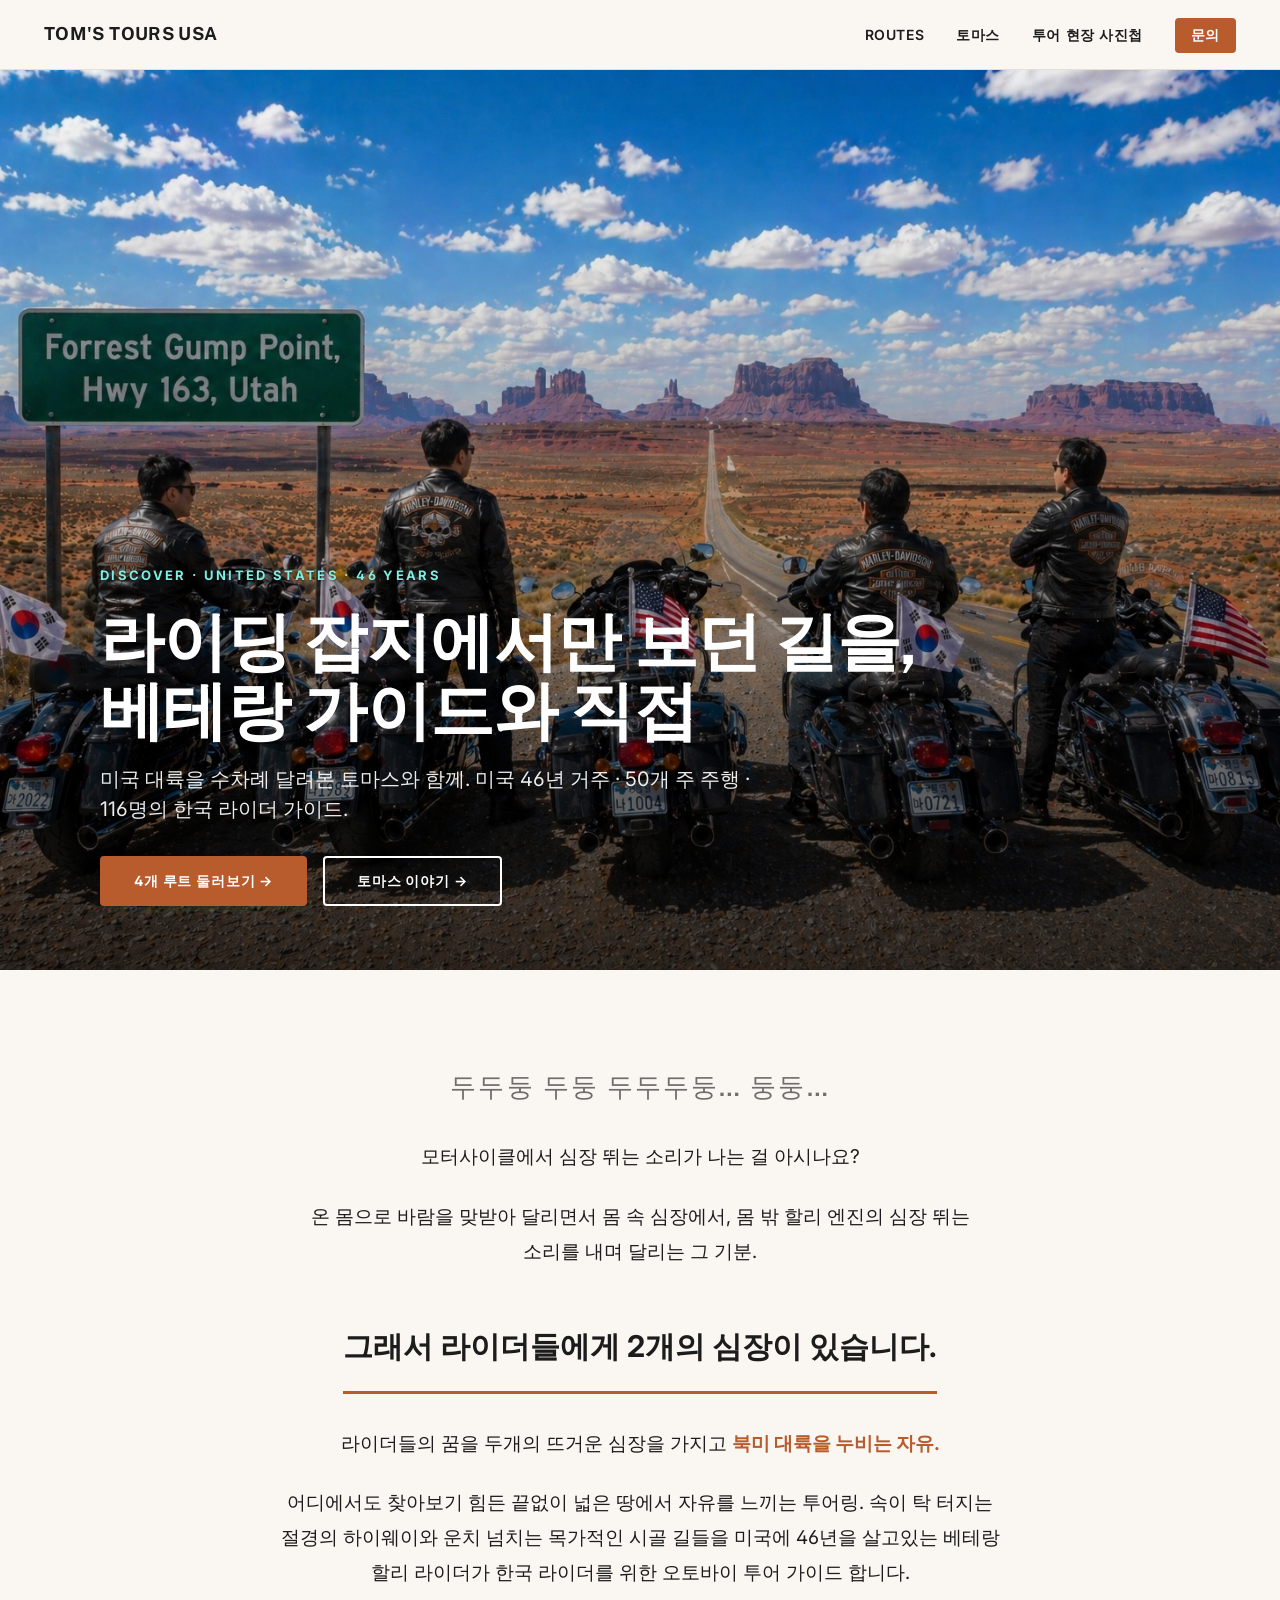
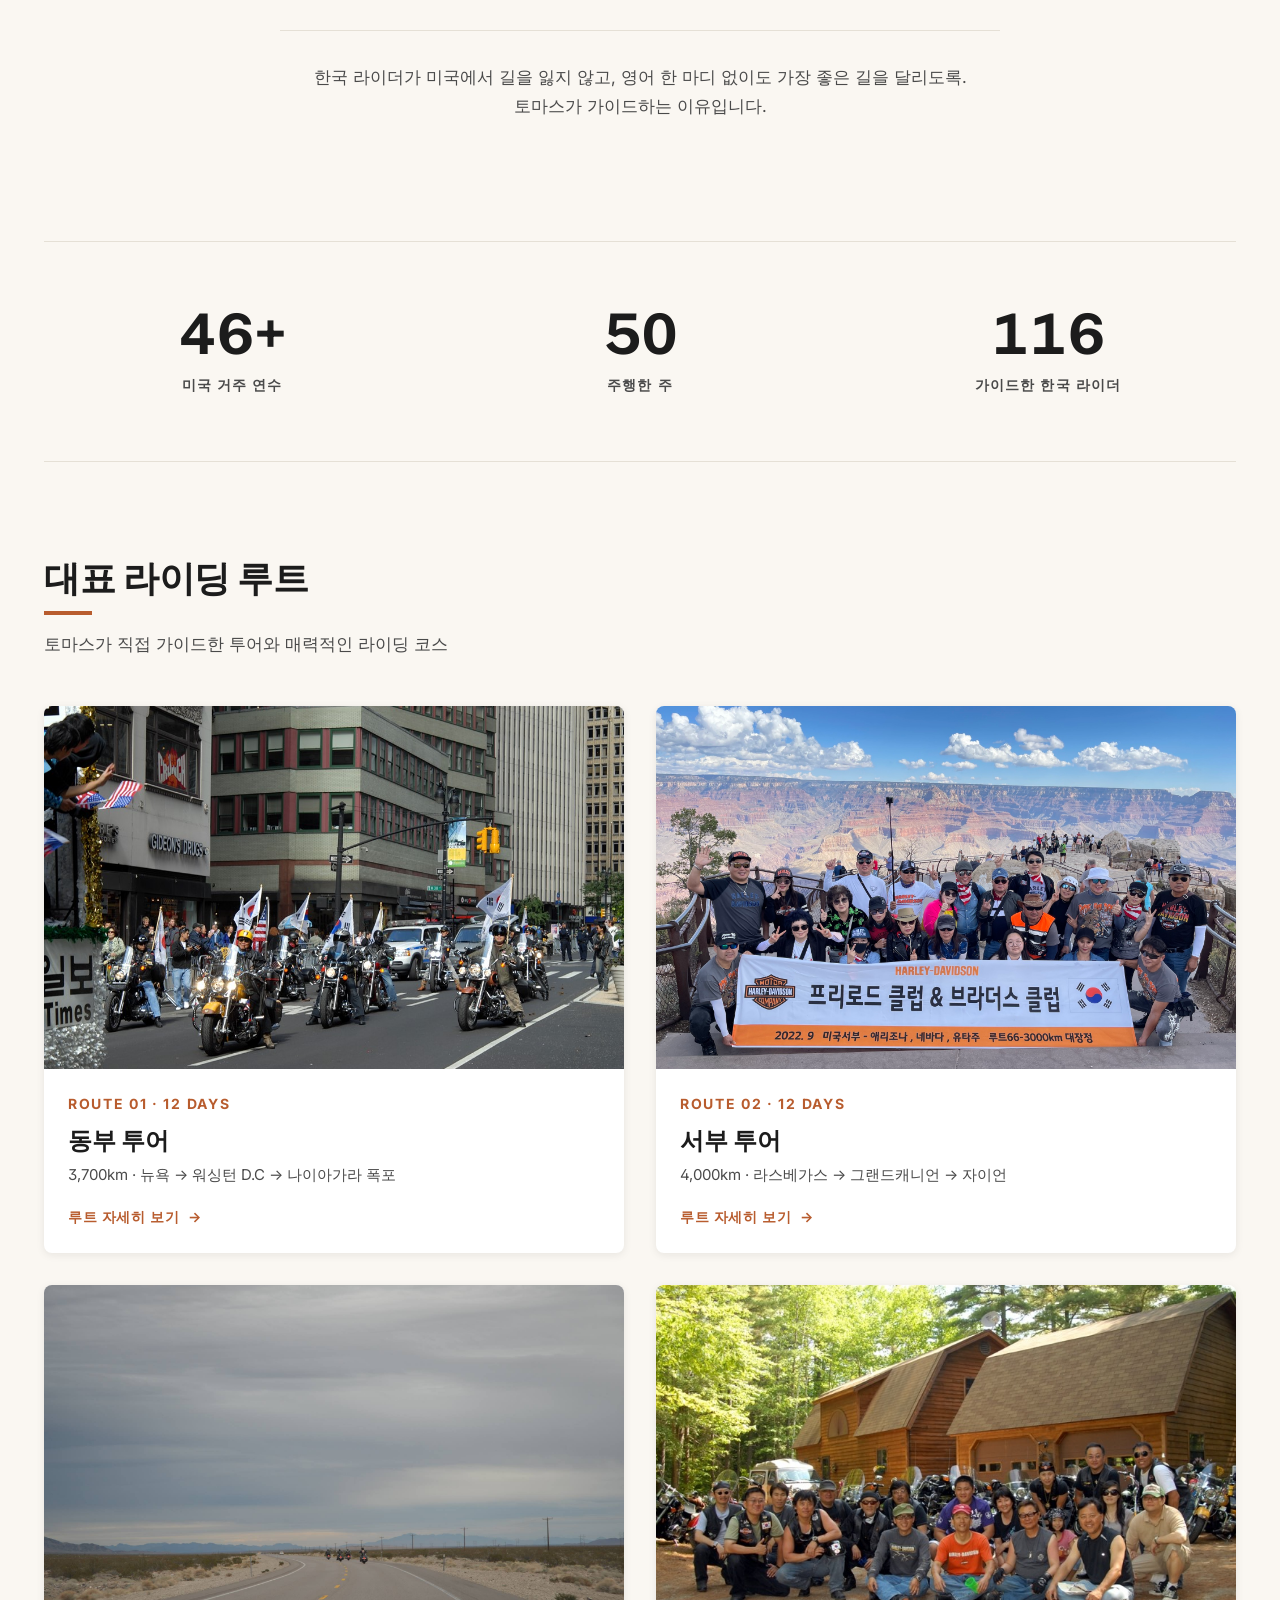
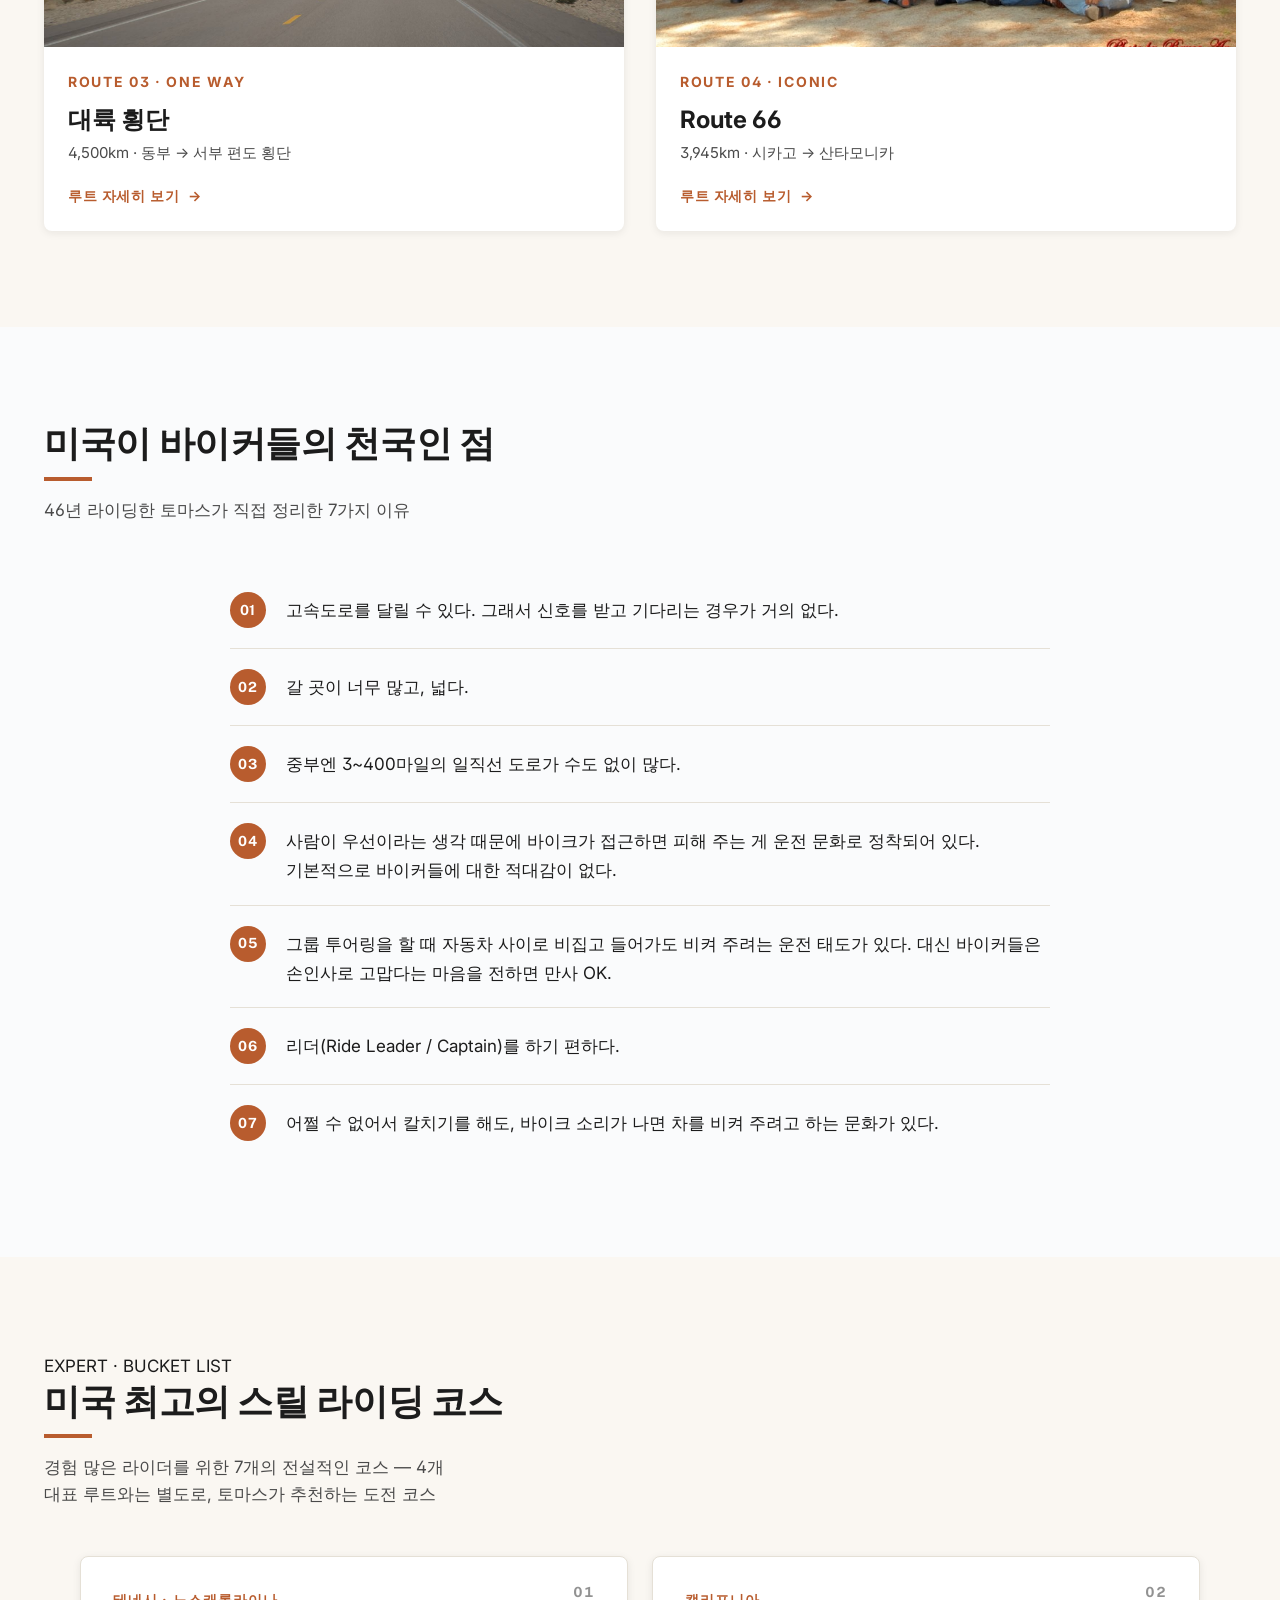
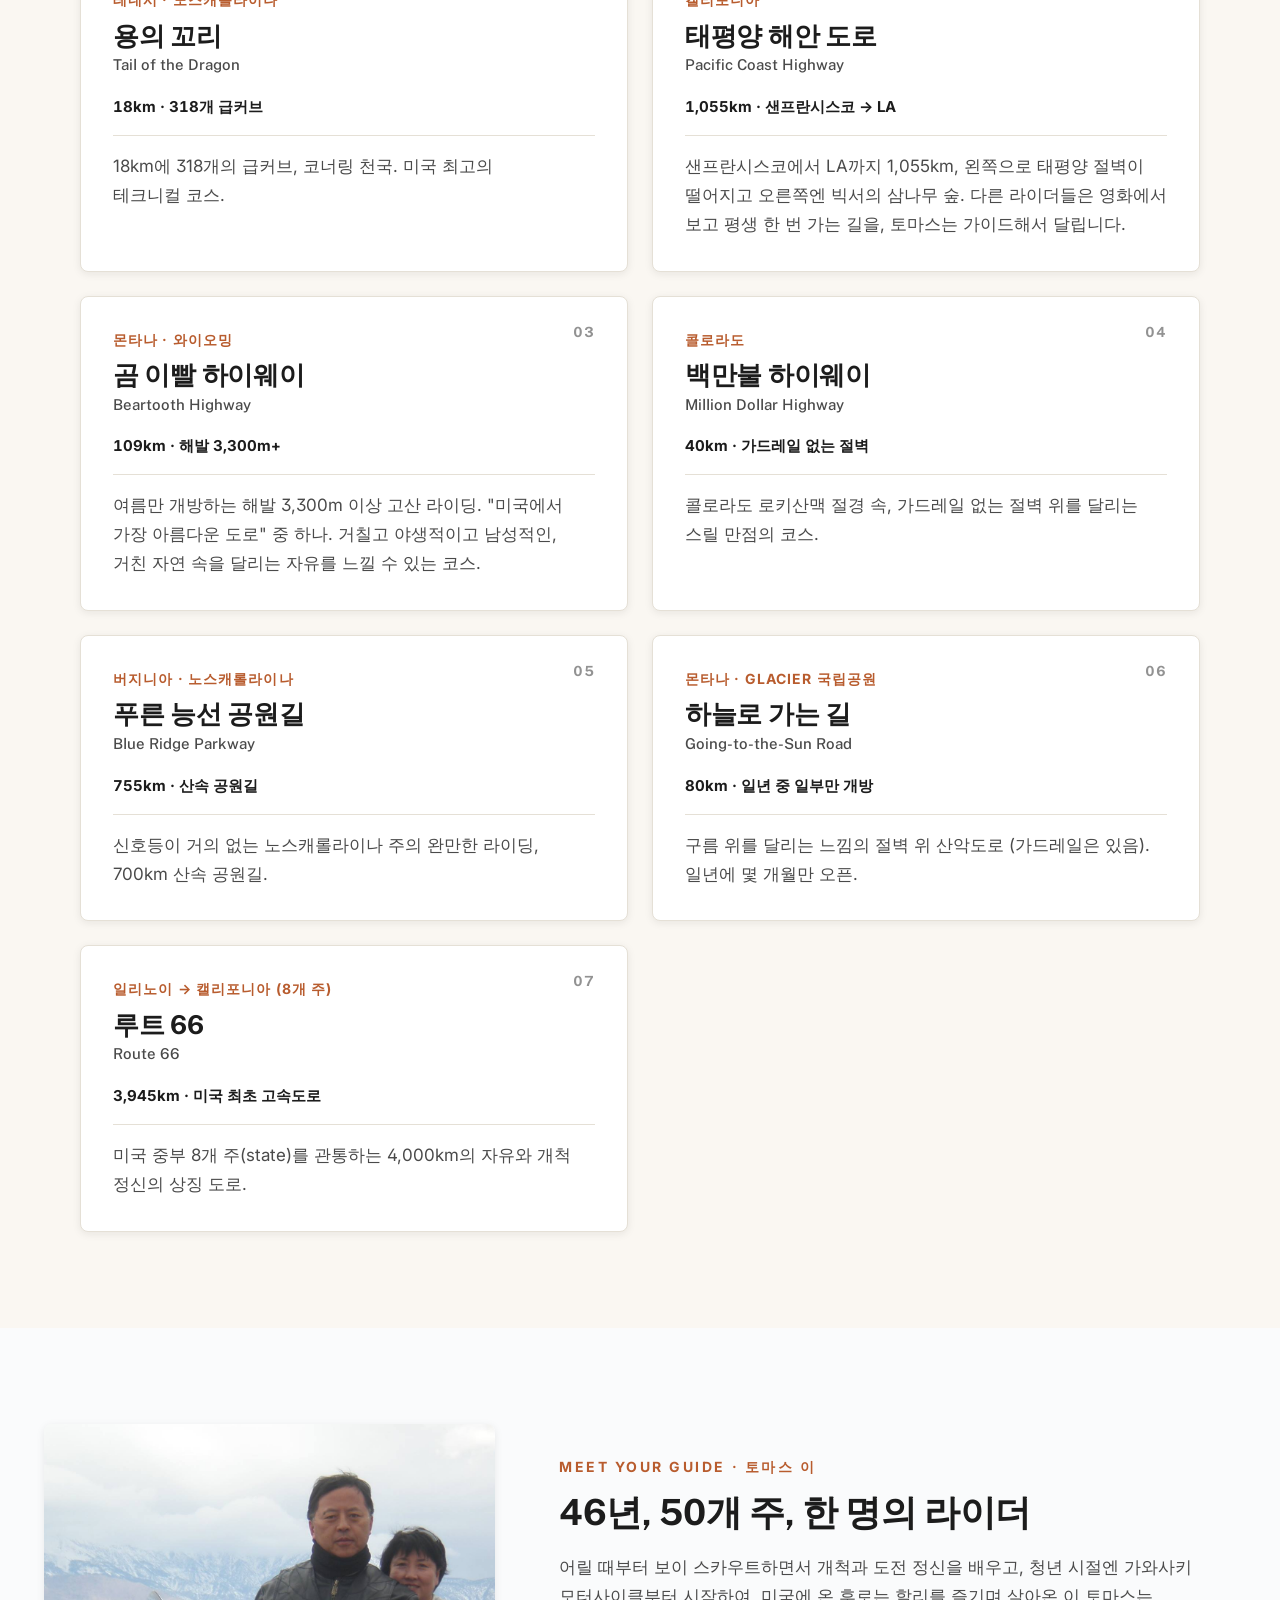
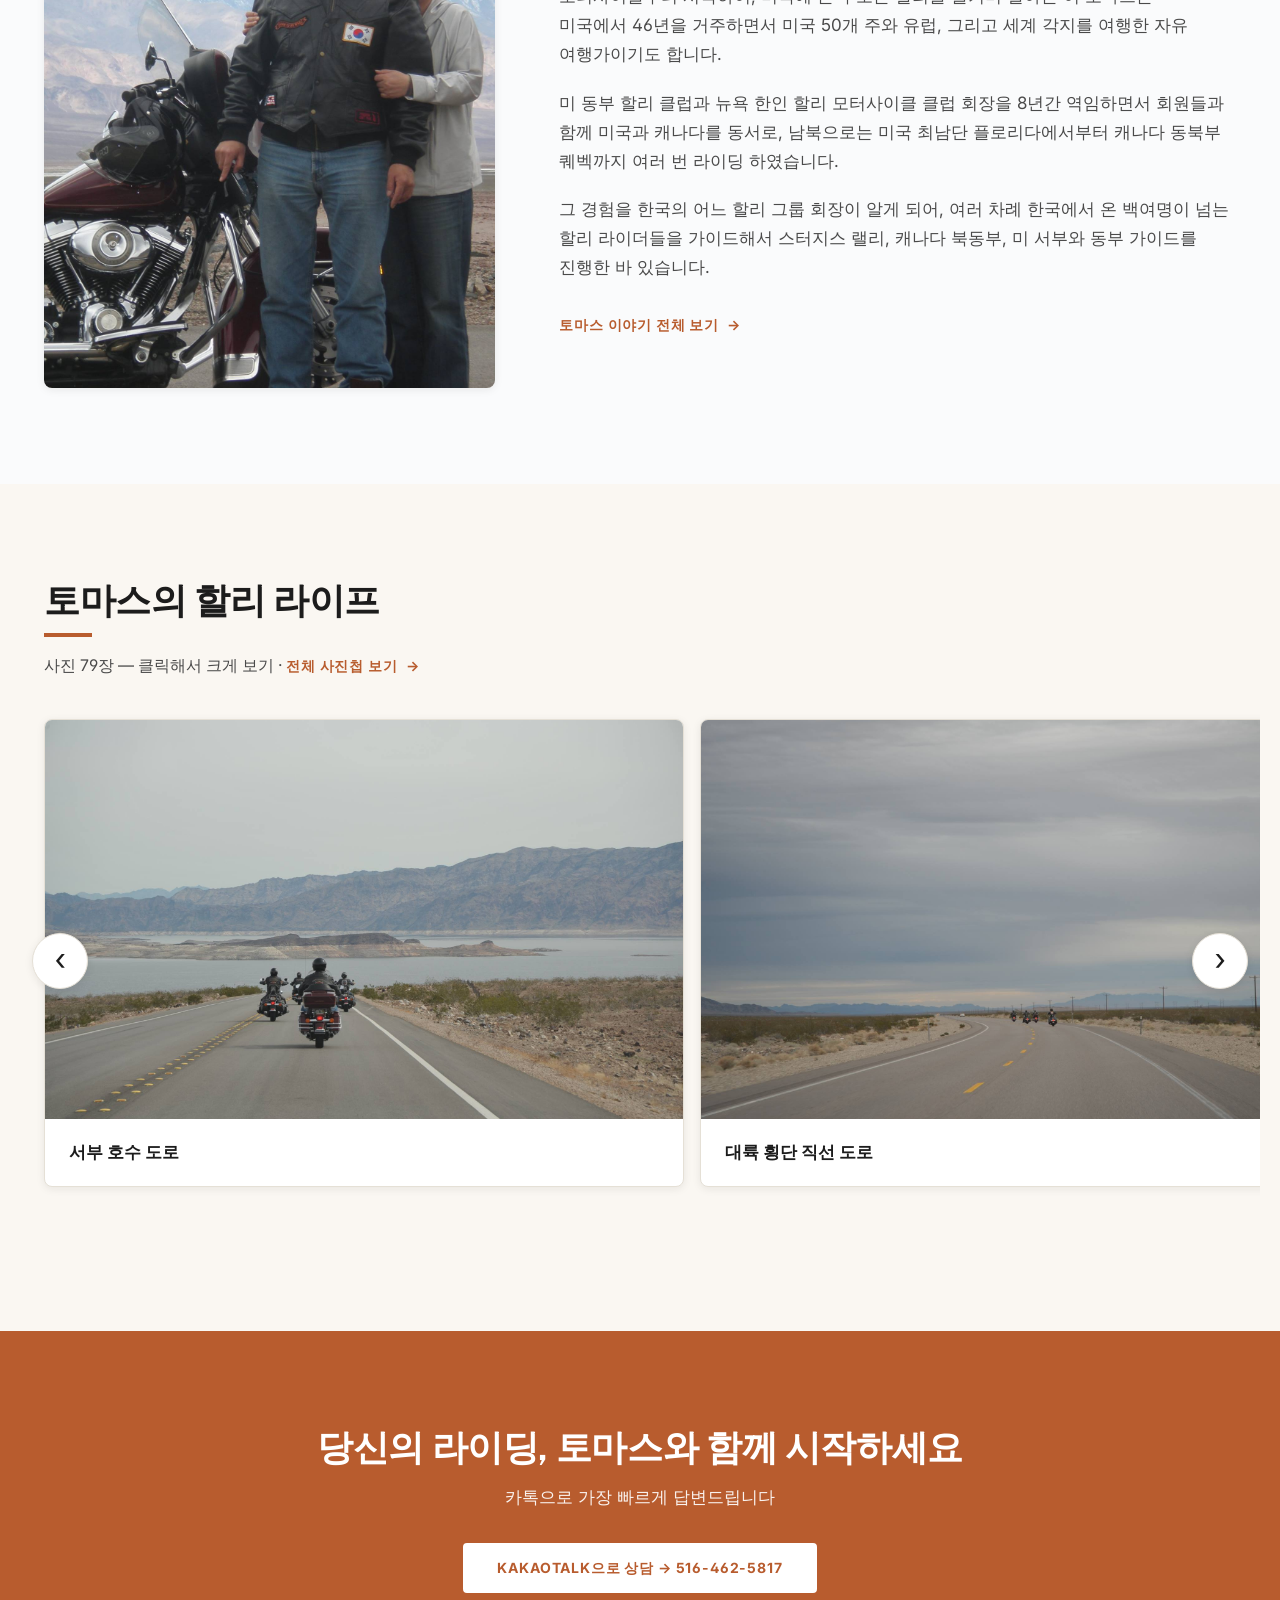
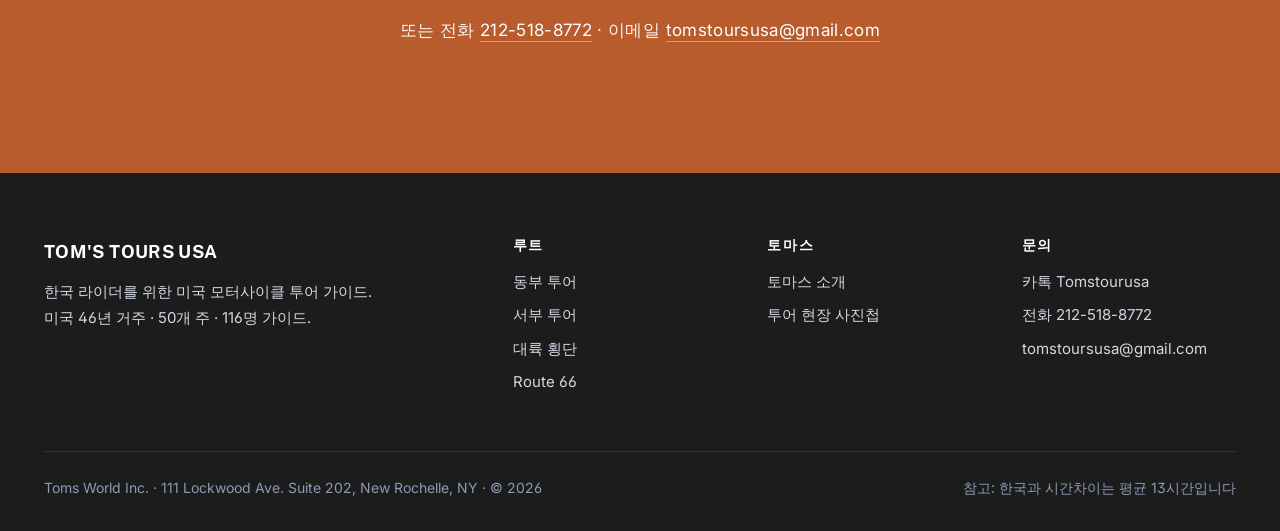
==== index.html @ bcfb2bc1 "Code review fixes: stories sync · auto-built lightbox · lazy-load · nav rename · perf Lightbox hand-" ====
<!DOCTYPE html>
<html lang="ko">
<head>
  <meta charset="UTF-8">
  <meta name="viewport" content="width=device-width, initial-scale=1.0">
  <title>TOM'S TOURS USA · 미국 모터사이클 라이딩 투어</title>
  <meta name="description" content="46년 미국 거주, 50개 주 주행, 116명의 한국 라이더와 미국·캐나다를 달려온 토마스 이의 라이딩 투어 가이드. 동부·서부·대륙 횡단·Route 66 4개 루트.">
  <link rel="preconnect" href="https://fonts.googleapis.com">
  <link rel="preconnect" href="https://fonts.gstatic.com" crossorigin>
  <link href="https://fonts.googleapis.com/css2?family=Public+Sans:wght@500;700&family=Inter:wght@400;500;600;700&family=Pretendard+Variable:wght@400;500;600;700&display=swap" rel="stylesheet">
  <link rel="stylesheet" href="style.css">
</head>
<body>

<!-- NAV -->
<nav class="nav">
  <div class="nav-inner">
    <a href="index.html" class="nav-logo">TOM'S TOURS USA</a>
    <button class="nav-toggle" aria-label="메뉴" onclick="document.getElementById('nav-links').classList.toggle('open')">☰</button>
    <ul class="nav-links" id="nav-links">
      <li><a href="index.html#routes">ROUTES</a></li>
      <li><a href="about.html">토마스</a></li>
      <li><a href="stories.html">투어 현장 사진첩</a></li>
      <li><a href="contact.html" class="nav-cta">문의</a></li>
    </ul>
  </div>
</nav>

<!-- HERO -->
<section class="hero hero--full">
  <img src="images/tom_photo_31_kakao_2026-05-06.jpg" alt="유타 163번 도로 Forrest Gump Point — 모뉴먼트 밸리를 바라보는 한국 라이더 다섯 명과 할리데이비슨" width="1536" height="1024" fetchpriority="high">
  <div class="hero-inner">
    <div class="hero-eyebrow">DISCOVER · UNITED STATES · 46 YEARS</div>
    <h1>라이딩 잡지에서만 보던 길을,<br class="br-desktop">베테랑 가이드와 직접</h1>
    <p class="hero-sub">미국 대륙을 수차례 달려본 토마스와 함께. 미국 46년 거주 · 50개 주 주행 · 116명의 한국 라이더 가이드.</p>
    <div class="hero-cta">
      <a href="#routes" class="btn btn-primary">4개 루트 둘러보기 →</a>
      <a href="about.html" class="btn btn-outline-white">토마스 이야기 →</a>
    </div>
  </div>
</section>


<!-- PROLOGUE -->
<section class="prologue">
  <div class="prologue-inner">
    <div class="prologue-beat">두두둥 두둥 두두두둥… 둥둥…</div>
    <p>모터사이클에서 심장 뛰는 소리가 나는 걸 아시나요?</p>
    <p>온 몸으로 바람을 맞받아 달리면서 몸 속 심장에서, 몸 밖 할리 엔진의 심장 뛰는 소리를 내며 달리는 그 기분.</p>
    <div class="prologue-quote">그래서 라이더들에게 2개의 심장이 있습니다.</div>
    <p>라이더들의 꿈을 두개의 뜨거운 심장을 가지고 <strong>북미 대륙을 누비는 자유.</strong></p>
    <p>어디에서도 찾아보기 힘든 끝없이 넓은 땅에서 자유를 느끼는 투어링. 속이 탁 터지는 절경의 하이웨이와 운치 넘치는 목가적인 시골 길들을 미국에 46년을 살고있는 베테랑 할리 라이더가 한국 라이더를 위한 오토바이 투어 가이드 합니다.</p>
    <p class="prologue-mission">한국 라이더가 미국에서 길을 잃지 않고, 영어 한 마디 없이도 가장 좋은 길을 달리도록. 토마스가 가이드하는 이유입니다.</p>
  </div>
</section>

<!-- STATS -->
<div class="container">
  <div class="stats">
    <div>
      <div class="stat-num">46+</div>
      <span class="stat-label">미국 거주 연수</span>
    </div>
    <div>
      <div class="stat-num">50</div>
      <span class="stat-label">주행한 주</span>
    </div>
    <div>
      <div class="stat-num">116</div>
      <span class="stat-label">가이드한 한국 라이더</span>
    </div>
  </div>
</div>

<!-- ROUTES -->
<section class="section" id="routes">
  <div class="container">
    <div class="section-head">
      <h2>대표 라이딩 루트</h2>
      <p class="lede">토마스가 직접 가이드한 투어와 매력적인 라이딩 코스</p>
    </div>
    <div class="cards">
      <a href="routes/east.html" class="card">
        <div class="card-photo"><img src="images/tom_photo_00_84944346_139791877510126_1962353175809753088_n.jpg" alt="맨하탄 한인 퍼레이드 동부 투어" loading="lazy"></div>
        <div class="card-body">
          <div class="card-eyebrow">ROUTE 01 · 12 DAYS</div>
          <div class="card-title">동부 투어</div>
          <div class="card-sub">3,700km · 뉴욕 → 워싱턴 D.C → 나이아가라 폭포</div>
          <span class="cta-text">루트 자세히 보기</span>
        </div>
      </a>

      <a href="routes/west.html" class="card">
        <div class="card-photo"><img src="images/tom_photo_08_488828377_9582193795152127_687801019452766857_n.jpg" alt="그랜드캐니언 서부 국립공원 투어" loading="lazy"></div>
        <div class="card-body">
          <div class="card-eyebrow">ROUTE 02 · 12 DAYS</div>
          <div class="card-title">서부 투어</div>
          <div class="card-sub">4,000km · 라스베가스 → 그랜드캐니언 → 자이언</div>
          <span class="cta-text">루트 자세히 보기</span>
        </div>
      </a>

      <a href="routes/transcontinental.html" class="card">
        <div class="card-photo"><img src="images/tom_photo_21_465049467_8675771992460983_22956822649768650_n.jpg" alt="광활한 사막 직선 도로" loading="lazy"></div>
        <div class="card-body">
          <div class="card-eyebrow">ROUTE 03 · ONE WAY</div>
          <div class="card-title">대륙 횡단</div>
          <div class="card-sub">4,500km · 동부 → 서부 편도 횡단</div>
          <span class="cta-text">루트 자세히 보기</span>
        </div>
      </a>

      <a href="routes/route66.html" class="card">
        <div class="card-photo"><img src="images/tom_v2_2026-04-26/route66_01.png" alt="Route 66 라이딩" loading="lazy"></div>
        <div class="card-body">
          <div class="card-eyebrow">ROUTE 04 · ICONIC</div>
          <div class="card-title">Route 66</div>
          <div class="card-sub">3,945km · 시카고 → 산타모니카</div>
          <span class="cta-text">루트 자세히 보기</span>
        </div>
      </a>
    </div>
  </div>
</section>


<!-- PARADISE -->
<section class="section section--paper" id="paradise">
  <div class="container">
    <div class="section-head">
      <h2>미국이 바이커들의 천국인 점</h2>
      <p class="lede">46년 라이딩한 토마스가 직접 정리한 7가지 이유</p>
    </div>
    <ol class="paradise-list">
      <li><span>고속도로를 달릴 수 있다. 그래서 신호를 받고 기다리는 경우가 거의 없다.</span></li>
      <li><span>갈 곳이 너무 많고, 넓다.</span></li>
      <li><span>중부엔 3~400마일의 일직선 도로가 수도 없이 많다.</span></li>
      <li><span>사람이 우선이라는 생각 때문에 바이크가 접근하면 피해 주는 게 운전 문화로 정착되어 있다. 기본적으로 바이커들에 대한 적대감이 없다.</span></li>
      <li><span>그룹 투어링을 할 때 자동차 사이로 비집고 들어가도 비켜 주려는 운전 태도가 있다. 대신 바이커들은 손인사로 고맙다는 마음을 전하면 만사 OK.</span></li>
      <li><span>리더(Ride Leader / Captain)를 하기 편하다.</span></li>
      <li><span>어쩔 수 없어서 칼치기를 해도, 바이크 소리가 나면 차를 비켜 주려고 하는 문화가 있다.</span></li>
    </ol>
  </div>
</section>

<!-- THRILL TOP 7 -->
<section class="section" id="thrill">
  <div class="container">
    <div class="section-head">
      <span class="eyebrow">EXPERT · BUCKET LIST</span>
      <h2>미국 최고의 스릴 라이딩 코스</h2>
      <p class="lede">경험 많은 라이더를 위한 7개의 전설적인 코스 — 4개 대표 루트와는 별도로, 토마스가 추천하는 도전 코스</p>
    </div>
    <ol class="thrill-list-v2">
      <li class="thrill-row">
        <span class="thrill-row-num" aria-hidden="true">01</span>
        <div class="thrill-row-body">
          <span class="thrill-row-region">테네시 · 노스캐롤라이나</span>
          <h3 class="thrill-row-name">용의 꼬리 <span class="thrill-row-en">Tail of the Dragon</span></h3>
          <p class="thrill-row-stat">18km · 318개 급커브</p>
          <p class="thrill-row-desc">18km에 318개의 급커브, 코너링 천국. 미국 최고의 테크니컬 코스.</p>
        </div>
      </li>

      <li class="thrill-row">
        <span class="thrill-row-num" aria-hidden="true">02</span>
        <div class="thrill-row-body">
          <span class="thrill-row-region">캘리포니아</span>
          <h3 class="thrill-row-name">태평양 해안 도로 <span class="thrill-row-en">Pacific Coast Highway</span></h3>
          <p class="thrill-row-stat">1,055km · 샌프란시스코 → LA</p>
          <p class="thrill-row-desc">샌프란시스코에서 LA까지 1,055km, 왼쪽으로 태평양 절벽이 떨어지고 오른쪽엔 빅서의 삼나무 숲. 다른 라이더들은 영화에서 보고 평생 한 번 가는 길을, 토마스는 가이드해서 달립니다.</p>
        </div>
      </li>

      <li class="thrill-row">
        <span class="thrill-row-num" aria-hidden="true">03</span>
        <div class="thrill-row-body">
          <span class="thrill-row-region">몬타나 · 와이오밍</span>
          <h3 class="thrill-row-name">곰 이빨 하이웨이 <span class="thrill-row-en">Beartooth Highway</span></h3>
          <p class="thrill-row-stat">109km · 해발 3,300m+</p>
          <p class="thrill-row-desc">여름만 개방하는 해발 3,300m 이상 고산 라이딩. "미국에서 가장 아름다운 도로" 중 하나. 거칠고 야생적이고 남성적인, 거친 자연 속을 달리는 자유를 느낄 수 있는 코스.</p>
        </div>
      </li>

      <li class="thrill-row">
        <span class="thrill-row-num" aria-hidden="true">04</span>
        <div class="thrill-row-body">
          <span class="thrill-row-region">콜로라도</span>
          <h3 class="thrill-row-name">백만불 하이웨이 <span class="thrill-row-en">Million Dollar Highway</span></h3>
          <p class="thrill-row-stat">40km · 가드레일 없는 절벽</p>
          <p class="thrill-row-desc">콜로라도 로키산맥 절경 속, 가드레일 없는 절벽 위를 달리는 스릴 만점의 코스.</p>
        </div>
      </li>

      <li class="thrill-row">
        <span class="thrill-row-num" aria-hidden="true">05</span>
        <div class="thrill-row-body">
          <span class="thrill-row-region">버지니아 · 노스캐롤라이나</span>
          <h3 class="thrill-row-name">푸른 능선 공원길 <span class="thrill-row-en">Blue Ridge Parkway</span></h3>
          <p class="thrill-row-stat">755km · 산속 공원길</p>
          <p class="thrill-row-desc">신호등이 거의 없는 노스캐롤라이나 주의 완만한 라이딩, 700km 산속 공원길.</p>
        </div>
      </li>

      <li class="thrill-row">
        <span class="thrill-row-num" aria-hidden="true">06</span>
        <div class="thrill-row-body">
          <span class="thrill-row-region">몬타나 · Glacier 국립공원</span>
          <h3 class="thrill-row-name">하늘로 가는 길 <span class="thrill-row-en">Going-to-the-Sun Road</span></h3>
          <p class="thrill-row-stat">80km · 일년 중 일부만 개방</p>
          <p class="thrill-row-desc">구름 위를 달리는 느낌의 절벽 위 산악도로 (가드레일은 있음). 일년에 몇 개월만 오픈.</p>
        </div>
      </li>

      <li class="thrill-row">
        <span class="thrill-row-num" aria-hidden="true">07</span>
        <div class="thrill-row-body">
          <span class="thrill-row-region">일리노이 → 캘리포니아 (8개 주)</span>
          <h3 class="thrill-row-name">루트 66 <span class="thrill-row-en">Route 66</span></h3>
          <p class="thrill-row-stat">3,945km · 미국 최초 고속도로</p>
          <p class="thrill-row-desc">미국 중부 8개 주(state)를 관통하는 4,000km의 자유와 개척 정신의 상징 도로.</p>
        </div>
      </li>
    </ol>
  </div>
</section>

<!-- ABOUT TOM -->
<section class="section section--paper">
  <div class="container">
    <div class="split">
      <div class="split-photo">
        <img src="images/tom_photo_05_464810872_8675771472461035_6120434670242556151_n.jpg" alt="토마스와 부인이 할리데이비슨 앞에서 태극기 패치를 달고 있는 모습" loading="lazy" width="1200" height="800">
      </div>
      <div class="split-text">
        <span class="eyebrow">MEET YOUR GUIDE · 토마스 이</span>
        <h2>46년, 50개 주, 한 명의 라이더</h2>
        <p>어릴 때부터 보이 스카우트하면서 개척과 도전 정신을 배우고, 청년 시절엔 가와사키 모터사이클부터 시작하여, 미국에 온 후로는 할리를 즐기며 살아온 이 토마스는 미국에서 46년을 거주하면서 미국 50개 주와 유럽, 그리고 세계 각지를 여행한 자유 여행가이기도 합니다.</p>
        <p>미 동부 할리 클럽과 뉴욕 한인 할리 모터사이클 클럽 회장을 8년간 역임하면서 회원들과 함께 미국과 캐나다를 동서로, 남북으로는 미국 최남단 플로리다에서부터 캐나다 동북부 퀘벡까지 여러 번 라이딩 하였습니다.</p>
        <p>그 경험을 한국의 어느 할리 그룹 회장이 알게 되어, 여러 차례 한국에서 온 백여명이 넘는 할리 라이더들을 가이드해서 스터지스 랠리, 캐나다 북동부, 미 서부와 동부 가이드를 진행한 바 있습니다.</p>
        <p style="margin-top: 28px;"><a href="about.html" class="cta-text">토마스 이야기 전체 보기</a></p>
      </div>
    </div>
  </div>
</section>

<!-- STORIES SLIDE GALLERY (inline horizontal carousel · S60 P5) -->
<section class="section stories-slide" id="stories">
  <div class="container">
    <div class="section-head">
      <h2>토마스의 할리 라이프</h2>
      <p class="lede">사진 79장 — 클릭해서 크게 보기 · <a href="stories.html" class="cta-text" style="font-size:14px;">전체 사진첩 보기</a></p>
    </div>
  </div>
  <div class="slide-wrap">
    <button type="button" class="slide-nav slide-prev" aria-label="이전 사진" onclick="slideGallery(-1)">‹</button>
    <div class="slide-track" id="slideTrack" tabindex="0" aria-label="투어 사진 갤러리">
      <figure class="slide" data-idx="0" onclick="openLightbox(0)"><img src="images/tom_photo_25_465243068_8675771479127701_7243682303190570043_n.jpg" alt="호수와 능선이 펼쳐지는 미국 서부 라이딩 도로" loading="lazy"><figcaption>서부 호수 도로</figcaption></figure>
      <figure class="slide" data-idx="1" onclick="openLightbox(1)"><img src="images/tom_photo_21_465049467_8675771992460983_22956822649768650_n.jpg" alt="광활한 사막을 가로지르는 직선 고속도로" loading="lazy"><figcaption>대륙 횡단 직선 도로</figcaption></figure>
      <figure class="slide" data-idx="2" onclick="openLightbox(2)"><img src="images/tom_photo_06_488886366_9582193965152110_1813676791283124795_n.jpg" alt="델리케이트 아치 앞에 선 한국 라이더 단체" loading="lazy"><figcaption>Arches 국립공원</figcaption></figure>
      <figure class="slide" data-idx="3" onclick="openLightbox(3)"><img src="images/tom_photo_08_488828377_9582193795152127_687801019452766857_n.jpg" alt="그랜드 캐니언에서 한국 라이더 단체 사진" loading="lazy"><figcaption>그랜드 캐니언</figcaption></figure>
      <figure class="slide" data-idx="4" onclick="openLightbox(4)"><img src="images/tom_photo_27_488885976_9582193855152121_6906974267785464654_n.jpg" alt="유타 캐니언 도로를 달리는 오토바이 그룹" loading="lazy"><figcaption>유타 캐니언</figcaption></figure>
      <figure class="slide" data-idx="5" onclick="openLightbox(5)"><img src="images/tom_photo_15_84994935_139787230843924_2772273240628789248_n.jpg" alt="Death Valley 도로를 달리는 3대의 할리데이비슨" loading="lazy"><figcaption>Death Valley 도로</figcaption></figure>
      <figure class="slide" data-idx="6" onclick="openLightbox(6)"><img src="images/tom_v2_2026-04-26/death_valley_01_entrance.png" alt="Death Valley 국립공원 입구 표지판과 라이더" loading="lazy"><figcaption>Death Valley 입구</figcaption></figure>
      <figure class="slide" data-idx="7" onclick="openLightbox(7)"><img src="images/tom_v2_2026-04-26/death_valley_02.png" alt="Death Valley 사막 풍경" loading="lazy"><figcaption>Death Valley</figcaption></figure>
      <figure class="slide" data-idx="8" onclick="openLightbox(8)"><img src="images/tom_v2_2026-04-26/death_valley_03.png" alt="Death Valley 사막을 가로지르는 도로" loading="lazy"><figcaption>Death Valley 사막 도로</figcaption></figure>
      <figure class="slide" data-idx="9" onclick="openLightbox(9)"><img src="images/tom_v2_2026-04-26/death_valley_04_vegas_entrance.png" alt="네바다 라스베가스 입구 표지판" loading="lazy"><figcaption>라스베가스 입구</figcaption></figure>
      <figure class="slide" data-idx="10" onclick="openLightbox(10)"><img src="images/tom_v2_2026-04-26/death_valley_05_vegas_entrance_b.png" alt="네바다 주 경계 / 라스베가스 입구" loading="lazy"><figcaption>네바다 / 라스베가스 입구</figcaption></figure>
      <figure class="slide" data-idx="11" onclick="openLightbox(11)"><img src="images/tom_photo_26_464926264_8675772012460981_7586616821301831570_n.jpg" alt="Death Valley 사막 도로의 라이더들" loading="lazy"><figcaption>Death Valley 사막</figcaption></figure>
      <figure class="slide" data-idx="12" onclick="openLightbox(12)"><img src="images/tom_photo_00_84944346_139791877510126_1962353175809753088_n.jpg" alt="맨하탄에서 태극기와 성조기를 단 라이더들" loading="lazy"><figcaption>맨하탄 한인 퍼레이드</figcaption></figure>
      <figure class="slide" data-idx="13" onclick="openLightbox(13)"><img src="images/tom_photo_03_83184642_139791944176786_7945144049638309888_n.jpg" alt="맨하탄 거리에서 할리데이비슨 퍼레이드" loading="lazy"><figcaption>맨하탄 브로드웨이</figcaption></figure>
      <figure class="slide" data-idx="14" onclick="openLightbox(14)"><img src="images/tom_v2_2026-04-26/harley_03_korean_parade_a.png" alt="10월 맨하탄 브로드웨이 한인 퍼레이드 라이더들" loading="lazy"><figcaption>한인 퍼레이드 (10월)</figcaption></figure>
      <figure class="slide" data-idx="15" onclick="openLightbox(15)"><img src="images/tom_v2_2026-04-26/harley_04_korean_parade_b.png" alt="맨하탄 한인 퍼레이드 할리 라이더 행진" loading="lazy"><figcaption>한인 퍼레이드 행진</figcaption></figure>
      <figure class="slide" data-idx="16" onclick="openLightbox(16)"><img src="images/tom_v2_2026-04-26/harley_05_korean_parade_c.png" alt="한인 퍼레이드에서 모인 라이더들" loading="lazy"><figcaption>한인 퍼레이드 단체</figcaption></figure>
      <figure class="slide" data-idx="17" onclick="openLightbox(17)"><img src="images/tom_v2_2026-04-26/harley_06_korean_parade_d.png" alt="맨하탄 거리에서 뉴욕 경찰의 에스코트를 받는 한인 할리 팀" loading="lazy"><figcaption>뉴욕 경찰 에스코트</figcaption></figure>
      <figure class="slide" data-idx="18" onclick="openLightbox(18)"><img src="images/tom_v2_2026-04-26/harley_07_korean_parade_e.png" alt="한인 퍼레이드 라이더 클로즈업" loading="lazy"><figcaption>퍼레이드 라이더</figcaption></figure>
      <figure class="slide" data-idx="19" onclick="openLightbox(19)"><img src="images/tom_v2_2026-04-26/harley_08_korean_parade_f.png" alt="한인 퍼레이드 할리 라이더 행진 모습" loading="lazy"><figcaption>퍼레이드 행진</figcaption></figure>
      <figure class="slide" data-idx="20" onclick="openLightbox(20)"><img src="images/tom_v2_2026-04-26/harley_09_korean_parade_g.png" alt="맨하탄 브로드웨이 한인 퍼레이드 풍경" loading="lazy"><figcaption>퍼레이드 풍경</figcaption></figure>
      <figure class="slide" data-idx="21" onclick="openLightbox(21)"><img src="images/tom_v2_2026-04-26/harley_10_korean_parade_h.png" alt="한인 퍼레이드에서 모인 뉴욕 할리 클럽 멤버들" loading="lazy"><figcaption>뉴욕 할리 클럽</figcaption></figure>
      <figure class="slide" data-idx="22" onclick="openLightbox(22)"><img src="images/tom_v2_2026-04-26/harley_11_korean_parade_i.png" alt="한인 퍼레이드 라이더 단체 기념 사진" loading="lazy"><figcaption>라이더 단체 사진</figcaption></figure>
      <figure class="slide" data-idx="23" onclick="openLightbox(23)"><img src="images/tom_v2_2026-04-26/harley_01_manhattan_club_members.png" alt="맨하탄을 배경으로 선 뉴욕 할리 모터사이클 클럽 멤버들" loading="lazy"><figcaption>맨하탄 할리 클럽</figcaption></figure>
      <figure class="slide" data-idx="24" onclick="openLightbox(24)"><img src="images/tom_v2_2026-04-26/harley_02_sturgis_prep.png" alt="사우스다코타 스터지스 랠리를 향해 출발 준비 중인 뉴욕 할리 클럽" loading="lazy"><figcaption>스터지스 랠리 출발</figcaption></figure>
      <figure class="slide" data-idx="25" onclick="openLightbox(25)"><img src="images/tom_v2_2026-04-26/route66_01.png" alt="Route 66 도로 위에서 라이딩하는 뉴욕 할리 멤버들" loading="lazy"><figcaption>Route 66 라이딩</figcaption></figure>
      <figure class="slide" data-idx="26" onclick="openLightbox(26)"><img src="images/tom_v2_2026-04-26/route66_02.png" alt="Route 66 산타모니카 도착 기념" loading="lazy"><figcaption>Route 66 산타모니카</figcaption></figure>
      <figure class="slide" data-idx="27" onclick="openLightbox(27)"><img src="images/tom_photo_10_85175616_139786007510713_4431457903513174016_n.jpg" alt="통나무집 앞에서 한국인 할리 클럽 단체 사진" loading="lazy"><figcaption>뉴잉글랜드 투어</figcaption></figure>
      <figure class="slide" data-idx="28" onclick="openLightbox(28)"><img src="images/tom_photo_16_489567355_9582194078485432_1853316610992331091_n.jpg" alt="할리데이비슨 딜러십에서 한국 투어 그룹 단체" loading="lazy"><figcaption>할리 딜러십</figcaption></figure>
      <figure class="slide" data-idx="29" onclick="openLightbox(29)"><img src="images/tom_photo_05_464810872_8675771472461035_6120434670242556151_n.jpg" alt="토마스와 부인이 할리데이비슨 앞에서 태극기 패치를 달고 서 있는 모습" loading="lazy"><figcaption>토마스와 부인</figcaption></figure>
      <figure class="slide" data-idx="30" onclick="openLightbox(30)"><img src="images/tom_photo_01_85230249_139785557510758_7722632282342686720_n.jpg" alt="토마스의 라이딩 투어 현장" loading="lazy"><figcaption>투어 사진</figcaption></figure>
      <figure class="slide" data-idx="31" onclick="openLightbox(31)"><img src="images/tom_photo_02_84791431_139785720844075_8131490860861751296_n.jpg" alt="토마스의 라이딩 투어 현장" loading="lazy"><figcaption>투어 사진</figcaption></figure>
      <figure class="slide" data-idx="32" onclick="openLightbox(32)"><img src="images/tom_photo_04_84654786_139445030878144_3703802018784083968_n.jpg" alt="토마스의 라이딩 투어 현장" loading="lazy"><figcaption>투어 사진</figcaption></figure>
      <figure class="slide" data-idx="33" onclick="openLightbox(33)"><img src="images/tom_photo_07_84995202_139786850843962_5933088743480098816_n.jpg" alt="토마스의 라이딩 투어 현장" loading="lazy"><figcaption>투어 사진</figcaption></figure>
      <figure class="slide" data-idx="34" onclick="openLightbox(34)"><img src="images/tom_photo_09_83943699_139785654177415_225939679478808576_n.jpg" alt="토마스의 라이딩 투어 현장" loading="lazy"><figcaption>투어 사진</figcaption></figure>
      <figure class="slide" data-idx="35" onclick="openLightbox(35)"><img src="images/tom_photo_11_84874786_139782737511040_3931978723389079552_n.jpg" alt="토마스의 라이딩 투어 현장" loading="lazy"><figcaption>투어 사진</figcaption></figure>
      <figure class="slide" data-idx="36" onclick="openLightbox(36)"><img src="images/tom_photo_12_84174060_139785867510727_775730712098635776_n.jpg" alt="토마스의 라이딩 투어 현장" loading="lazy"><figcaption>투어 사진</figcaption></figure>
      <figure class="slide" data-idx="37" onclick="openLightbox(37)"><img src="images/tom_photo_13_85103673_139785574177423_8715565696827785216_n.jpg" alt="토마스의 라이딩 투어 현장" loading="lazy"><figcaption>투어 사진</figcaption></figure>
      <figure class="slide" data-idx="38" onclick="openLightbox(38)"><img src="images/tom_photo_14_85053741_139786107510703_4916726449899044864_n.jpg" alt="토마스의 라이딩 투어 현장" loading="lazy"><figcaption>투어 사진</figcaption></figure>
      <figure class="slide" data-idx="39" onclick="openLightbox(39)"><img src="images/tom_photo_17_85031755_139785934177387_2442928967913570304_n.jpg" alt="토마스의 라이딩 투어 현장" loading="lazy"><figcaption>투어 사진</figcaption></figure>
      <figure class="slide" data-idx="40" onclick="openLightbox(40)"><img src="images/tom_photo_18_84860605_139786154177365_596482197620260864_n.jpg" alt="토마스의 라이딩 투어 현장" loading="lazy"><figcaption>투어 사진</figcaption></figure>
      <figure class="slide" data-idx="41" onclick="openLightbox(41)"><img src="images/tom_photo_19_85202889_139783074177673_3779198185390473216_n.jpg" alt="토마스의 라이딩 투어 현장" loading="lazy"><figcaption>투어 사진</figcaption></figure>
      <figure class="slide" data-idx="42" onclick="openLightbox(42)"><img src="images/tom_photo_20_85194864_139785807510733_3864959113104457728_n.jpg" alt="미국 서부 일직선 도로를 달리는 바이크" loading="lazy"><figcaption>서부 일직선 도로</figcaption></figure>
      <figure class="slide" data-idx="43" onclick="openLightbox(43)"><img src="images/tom_photo_22_84870351_139786180844029_8869269618435293184_n.jpg" alt="토마스의 라이딩 투어 현장" loading="lazy"><figcaption>투어 사진</figcaption></figure>
      <figure class="slide" data-idx="44" onclick="openLightbox(44)"><img src="images/tom_photo_23_84939331_139786867510627_6863347766093938688_n.jpg" alt="토마스의 라이딩 투어 현장" loading="lazy"><figcaption>투어 사진</figcaption></figure>
      <figure class="slide" data-idx="45" onclick="openLightbox(45)"><img src="images/tom_photo_24_84174060_139785500844097_4972278750906417152_n.jpg" alt="토마스의 라이딩 투어 현장" loading="lazy"><figcaption>투어 사진</figcaption></figure>
      <figure class="slide" data-idx="46" onclick="openLightbox(46)"><img src="images/tom_photo_28_84863629_139785784177402_3989453855485067264_n.jpg" alt="토마스의 라이딩 투어 현장" loading="lazy"><figcaption>투어 사진</figcaption></figure>
      <figure class="slide" data-idx="47" onclick="openLightbox(47)"><img src="images/tom_photo_29_84612437_139783090844338_4712399209062465536_n.jpg" alt="토마스의 라이딩 투어 현장" loading="lazy"><figcaption>투어 사진</figcaption></figure>
      <figure class="slide" data-idx="48" onclick="openLightbox(48)"><img src="images/tom_photo_30_84788643_139786317510682_120982988140838912_n.jpg" alt="토마스의 라이딩 투어 현장" loading="lazy"><figcaption>투어 사진</figcaption></figure>
      <figure class="slide" data-idx="49" onclick="openLightbox(49)"><img src="images/harley_life/IMG_1296.jpg" alt="토마스의 할리 라이프 — 사진 1" loading="lazy"><figcaption>할리 라이프</figcaption></figure>
      <figure class="slide" data-idx="50" onclick="openLightbox(50)"><img src="images/harley_life/IMG_1297.jpg" alt="토마스의 할리 라이프 — 사진 2" loading="lazy"><figcaption>할리 라이프</figcaption></figure>
      <figure class="slide" data-idx="51" onclick="openLightbox(51)"><img src="images/harley_life/IMG_1298.jpg" alt="토마스의 할리 라이프 — 사진 3" loading="lazy"><figcaption>할리 라이프</figcaption></figure>
      <figure class="slide" data-idx="52" onclick="openLightbox(52)"><img src="images/harley_life/IMG_1299.jpg" alt="토마스의 할리 라이프 — 사진 4" loading="lazy"><figcaption>할리 라이프</figcaption></figure>
      <figure class="slide" data-idx="53" onclick="openLightbox(53)"><img src="images/harley_life/IMG_1300.jpg" alt="토마스의 할리 라이프 — 사진 5" loading="lazy"><figcaption>할리 라이프</figcaption></figure>
      <figure class="slide" data-idx="54" onclick="openLightbox(54)"><img src="images/harley_life/IMG_1301.jpg" alt="토마스의 할리 라이프 — 사진 6" loading="lazy"><figcaption>할리 라이프</figcaption></figure>
      <figure class="slide" data-idx="55" onclick="openLightbox(55)"><img src="images/harley_life/IMG_1302.jpg" alt="토마스의 할리 라이프 — 사진 7" loading="lazy"><figcaption>할리 라이프</figcaption></figure>
      <figure class="slide" data-idx="56" onclick="openLightbox(56)"><img src="images/harley_life/IMG_1303.jpg" alt="토마스의 할리 라이프 — 사진 8" loading="lazy"><figcaption>할리 라이프</figcaption></figure>
      <figure class="slide" data-idx="57" onclick="openLightbox(57)"><img src="images/harley_life/IMG_1304.jpg" alt="토마스의 할리 라이프 — 사진 9" loading="lazy"><figcaption>할리 라이프</figcaption></figure>
      <figure class="slide" data-idx="58" onclick="openLightbox(58)"><img src="images/harley_life/IMG_1305.jpg" alt="토마스의 할리 라이프 — 사진 10" loading="lazy"><figcaption>할리 라이프</figcaption></figure>
      <figure class="slide" data-idx="59" onclick="openLightbox(59)"><img src="images/harley_life/IMG_1306.jpg" alt="토마스의 할리 라이프 — 사진 11" loading="lazy"><figcaption>할리 라이프</figcaption></figure>
      <figure class="slide" data-idx="60" onclick="openLightbox(60)"><img src="images/harley_life/IMG_1307.jpg" alt="토마스의 할리 라이프 — 사진 12" loading="lazy"><figcaption>할리 라이프</figcaption></figure>
      <figure class="slide" data-idx="61" onclick="openLightbox(61)"><img src="images/harley_life/IMG_1308.jpg" alt="토마스의 할리 라이프 — 사진 13" loading="lazy"><figcaption>할리 라이프</figcaption></figure>
      <figure class="slide" data-idx="62" onclick="openLightbox(62)"><img src="images/harley_life/IMG_1309.jpg" alt="토마스의 할리 라이프 — 사진 14" loading="lazy"><figcaption>할리 라이프</figcaption></figure>
      <figure class="slide" data-idx="63" onclick="openLightbox(63)"><img src="images/harley_life/IMG_1310.jpg" alt="토마스의 할리 라이프 — 사진 15" loading="lazy"><figcaption>할리 라이프</figcaption></figure>
      <figure class="slide" data-idx="64" onclick="openLightbox(64)"><img src="images/harley_life/IMG_1311.jpg" alt="토마스의 할리 라이프 — 사진 16" loading="lazy"><figcaption>할리 라이프</figcaption></figure>
      <figure class="slide" data-idx="65" onclick="openLightbox(65)"><img src="images/harley_life/IMG_1312.jpg" alt="토마스의 할리 라이프 — 사진 17" loading="lazy"><figcaption>할리 라이프</figcaption></figure>
      <figure class="slide" data-idx="66" onclick="openLightbox(66)"><img src="images/harley_life/IMG_1313.jpg" alt="토마스의 할리 라이프 — 사진 18" loading="lazy"><figcaption>할리 라이프</figcaption></figure>
      <figure class="slide" data-idx="67" onclick="openLightbox(67)"><img src="images/harley_life/IMG_1314.jpg" alt="토마스의 할리 라이프 — 사진 19" loading="lazy"><figcaption>할리 라이프</figcaption></figure>
      <figure class="slide" data-idx="68" onclick="openLightbox(68)"><img src="images/harley_life/IMG_1315.jpg" alt="토마스의 할리 라이프 — 사진 20" loading="lazy"><figcaption>할리 라이프</figcaption></figure>
      <figure class="slide" data-idx="69" onclick="openLightbox(69)"><img src="images/harley_life/IMG_1316.jpg" alt="토마스의 할리 라이프 — 사진 21" loading="lazy"><figcaption>할리 라이프</figcaption></figure>
      <figure class="slide" data-idx="70" onclick="openLightbox(70)"><img src="images/harley_life/IMG_1317.jpg" alt="토마스의 할리 라이프 — 사진 22" loading="lazy"><figcaption>할리 라이프</figcaption></figure>
      <figure class="slide" data-idx="71" onclick="openLightbox(71)"><img src="images/harley_life/IMG_1318.jpg" alt="토마스의 할리 라이프 — 사진 23" loading="lazy"><figcaption>할리 라이프</figcaption></figure>
      <figure class="slide" data-idx="72" onclick="openLightbox(72)"><img src="images/harley_life/IMG_1319.jpg" alt="토마스의 할리 라이프 — 사진 24" loading="lazy"><figcaption>할리 라이프</figcaption></figure>
      <figure class="slide" data-idx="73" onclick="openLightbox(73)"><img src="images/harley_life/IMG_1320.jpg" alt="토마스의 할리 라이프 — 사진 25" loading="lazy"><figcaption>할리 라이프</figcaption></figure>
      <figure class="slide" data-idx="74" onclick="openLightbox(74)"><img src="images/harley_life/IMG_1321.jpg" alt="토마스의 할리 라이프 — 사진 26" loading="lazy"><figcaption>할리 라이프</figcaption></figure>
      <figure class="slide" data-idx="75" onclick="openLightbox(75)"><img src="images/harley_life/IMG_1322.jpg" alt="토마스의 할리 라이프 — 사진 27" loading="lazy"><figcaption>할리 라이프</figcaption></figure>
      <figure class="slide" data-idx="76" onclick="openLightbox(76)"><img src="images/harley_life/IMG_1323.jpg" alt="토마스의 할리 라이프 — 사진 28" loading="lazy"><figcaption>할리 라이프</figcaption></figure>
      <figure class="slide" data-idx="77" onclick="openLightbox(77)"><img src="images/harley_life/IMG_1324.jpg" alt="토마스의 할리 라이프 — 사진 29" loading="lazy"><figcaption>할리 라이프</figcaption></figure>
      <figure class="slide" data-idx="78" onclick="openLightbox(78)"><img src="images/harley_life/IMG_1325.jpg" alt="토마스의 할리 라이프 — 사진 30" loading="lazy"><figcaption>할리 라이프</figcaption></figure>
    </div>
    <button type="button" class="slide-nav slide-next" aria-label="다음 사진" onclick="slideGallery(1)">›</button>
  </div>
</section>

<!-- LIGHTBOX (full-screen photo viewer) -->
<div class="lightbox" id="lightbox" aria-hidden="true" role="dialog" aria-label="사진 전체 보기">
  <button type="button" class="lightbox-close" aria-label="닫기" onclick="closeLightbox()">×</button>
  <button type="button" class="lightbox-nav lightbox-prev" aria-label="이전 사진" onclick="lightboxNav(-1)">‹</button>
  <div class="lightbox-stage">
    <img id="lightboxImg" src="" alt="" loading="lazy">
    <div class="lightbox-meta">
      <span class="lightbox-caption" id="lightboxCaption"></span>
      <span class="lightbox-counter" id="lightboxCounter"></span>
    </div>
  </div>
  <button type="button" class="lightbox-nav lightbox-next" aria-label="다음 사진" onclick="lightboxNav(1)">›</button>
</div>

<script>
  // Slide carousel scroll
  function slideGallery(dir) {
    var t = document.getElementById('slideTrack');
    if (!t) return;
    var slide = t.querySelector('.slide');
    if (!slide) return;
    var step = slide.getBoundingClientRect().width + 16;
    t.scrollBy({ left: dir * step, behavior: 'smooth' });
  }

  // Lightbox — __photos is built from #slideTrack at runtime so figures stay
  // the single source of truth. Add/remove a <figure> in the markup and the
  // lightbox stays in lockstep automatically.
  var __photos = Array.prototype.map.call(
    document.querySelectorAll('#slideTrack .slide'),
    function (slide) {
      var img = slide.querySelector('img');
      var cap = slide.querySelector('figcaption');
      return {
        src: img ? img.getAttribute('src') : '',
        caption: cap ? cap.textContent : '',
        alt: img ? (img.getAttribute('alt') || '') : ''
      };
    }
  );

  var __lbIdx = 0;
  function openLightbox(i) {
    __lbIdx = i;
    var lb = document.getElementById('lightbox');
    var img = document.getElementById('lightboxImg');
    var cap = document.getElementById('lightboxCaption');
    var cnt = document.getElementById('lightboxCounter');
    var p = __photos[__lbIdx];
    img.src = p.src; img.alt = p.alt;
    cap.textContent = p.caption;
    cnt.textContent = (__lbIdx + 1) + ' / ' + __photos.length;
    lb.classList.add('open');
    lb.setAttribute('aria-hidden', 'false');
    document.body.style.overflow = 'hidden';
  }
  function closeLightbox() {
    var lb = document.getElementById('lightbox');
    lb.classList.remove('open');
    lb.setAttribute('aria-hidden', 'true');
    document.body.style.overflow = '';
  }
  function lightboxNav(dir) {
    __lbIdx = (__lbIdx + dir + __photos.length) % __photos.length;
    openLightbox(__lbIdx);
  }
  document.addEventListener('keydown', function(e) {
    var lb = document.getElementById('lightbox');
    if (!lb || !lb.classList.contains('open')) return;
    if (e.key === 'Escape') closeLightbox();
    else if (e.key === 'ArrowLeft') lightboxNav(-1);
    else if (e.key === 'ArrowRight') lightboxNav(1);
  });
  // Click-outside to close
  document.getElementById('lightbox').addEventListener('click', function(e) {
    if (e.target.id === 'lightbox') closeLightbox();
  });
</script>

<!-- TEAL CTA -->
<section class="teal-cta">
  <div class="container">
    <h2>당신의 라이딩, 토마스와 함께 시작하세요</h2>
    <p>카톡으로 가장 빠르게 답변드립니다</p>
    <div class="btn-row">
      <a href="tel:516-462-5817" class="btn btn-on-teal">KAKAOTALK으로 상담 → 516-462-5817</a>
    </div>
    <p class="teal-cta-meta">또는 전화 <a href="tel:212-518-8772">212-518-8772</a> · 이메일 <a href="mailto:tomstoursusa@gmail.com">tomstoursusa@gmail.com</a></p>
  </div>
</section>

<!-- FOOTER -->
<footer class="footer">
  <div class="container">
    <div class="footer-grid">
      <div class="footer-brand">
        <strong>TOM'S TOURS USA</strong>
        한국 라이더를 위한 미국 모터사이클 투어 가이드.<br>미국 46년 거주 · 50개 주 · 116명 가이드.
      </div>
      <div>
        <h4>루트</h4>
        <ul>
          <li><a href="routes/east.html">동부 투어</a></li>
          <li><a href="routes/west.html">서부 투어</a></li>
          <li><a href="routes/transcontinental.html">대륙 횡단</a></li>
          <li><a href="routes/route66.html">Route 66</a></li>
        </ul>
      </div>
      <div>
        <h4>토마스</h4>
        <ul>
          <li><a href="about.html">토마스 소개</a></li>
          <li><a href="stories.html">투어 현장 사진첩</a></li>
        </ul>
      </div>
      <div>
        <h4>문의</h4>
        <ul>
          <li>카톡 Tomstourusa</li>
          <li>전화 212-518-8772</li>
          <li>tomstoursusa@gmail.com</li>
        </ul>
      </div>
    </div>
    <div class="footer-bottom">
      <span>Toms World Inc. · 111 Lockwood Ave. Suite 202, New Rochelle, NY · © 2026</span>
      <span>참고: 한국과 시간차이는 평균 13시간입니다</span>
    </div>
  </div>
</footer>

</body>
</html>
---- style.css ----
/* ==========================================================================
   TOM'S TOURS USA — Lonely Planet edition
   White paper · LP teal · Public Sans / Inter / Pretendard
   ========================================================================== */

:root {
  --paper: #FAF7F2;        /* warm off-white */
  --surface: #FFFFFF;      /* card backgrounds */
  --ink: #1c1c1c;          /* near-black */
  --ink-soft: #4a4a4a;     /* secondary text */
  --accent: #B85C2E;       /* single accent (placeholder rust) */
  --accent-dark: #9A4920;  /* hover */
  --rule: #E5E0D6;         /* warm divider */
  --shadow-card: 0 2px 8px rgba(28, 28, 28, 0.08);
  --shadow-card-hover: 0 8px 24px rgba(28, 28, 28, 0.14);
  --container: 1240px;
  --pad: 24px;
}

* { box-sizing: border-box; margin: 0; padding: 0; }

html { scroll-behavior: smooth; -webkit-text-size-adjust: 100%; }

body {
  font-family: 'Inter', 'Pretendard Variable', 'Pretendard', -apple-system, BlinkMacSystemFont, sans-serif;
  font-size: 17px;
  line-height: 1.6;
  color: var(--ink);
  background: var(--paper);
  -webkit-font-smoothing: antialiased;
  -moz-osx-font-smoothing: grayscale;
  font-feature-settings: "kern" 1, "liga" 1, "ss01" 1;
  /* Korean line-break: keep eojeol (어절) intact, no mid-word breaks */
  word-break: keep-all;
  overflow-wrap: break-word;
  text-wrap: pretty;
}

/* Anchor scroll offset for sticky nav (#routes etc. land below the header) */
section[id], div[id] { scroll-margin-top: 80px; }

/* a11y: visible keyboard focus on all interactive elements */
a:focus-visible,
button:focus-visible,
.card:focus-visible,
.btn:focus-visible,
.cta-text:focus-visible {
  outline: 3px solid var(--accent);
  outline-offset: 3px;
  border-radius: 4px;
}

/* Respect users who prefer reduced motion */
@media (prefers-reduced-motion: reduce) {
  html { scroll-behavior: auto; }
  *, *::before, *::after {
    animation-duration: 0.01ms !important;
    animation-iteration-count: 1 !important;
    transition-duration: 0.01ms !important;
  }
  .card:hover { transform: none; }
  .card:hover .card-photo img,
  .thumb:hover img { transform: none; }
}

/* Headlines: balanced wrapping (no orphan single words on last line) */
h1, h2, h3, h4, .prologue-quote, .lede { text-wrap: balance; }

/* Hero h1 has a deliberate 2-line break on desktop (composition / rhythm).
   On mobile (≤768px) we let text-wrap: balance choose the natural break,
   to avoid awkward "달려본 / 가이드와 함께" stranding when font shrinks to 36/30px. */
.br-desktop { display: inline; }
@media (max-width: 768px) {
  .br-desktop { display: none; }
}

img { max-width: 100%; height: auto; display: block; }

a { color: var(--accent); text-decoration: none; }
a:hover { color: var(--accent-dark); }

h1, h2, h3, h4 {
  font-family: 'Public Sans', 'Inter Tight', 'Pretendard Variable', sans-serif;
  font-weight: 700;
  line-height: 1.15;
  color: var(--ink);
  letter-spacing: -0.01em;
}

.container {
  max-width: var(--container);
  margin: 0 auto;
  padding: 0 var(--pad);
}

/* ============ NAV ============ */
.nav {
  position: sticky; top: 0; z-index: 100;
  background: var(--paper);
  border-bottom: 1px solid var(--rule);
}
.nav-inner {
  display: flex; align-items: center; justify-content: space-between;
  padding: 20px 0;
  max-width: var(--container);
  margin: 0 auto; padding-left: var(--pad); padding-right: var(--pad);
}
.nav-logo {
  font-family: 'Public Sans', 'Inter Tight', sans-serif;
  font-weight: 700; font-size: 18px;
  letter-spacing: 0.02em;
  color: var(--ink);
}
.nav-links {
  display: flex; gap: 32px; list-style: none;
}
.nav-links a {
  color: var(--ink);
  font-weight: 600;
  font-size: 14px;
  letter-spacing: 0.04em;
  text-transform: uppercase;
  padding: 4px 0;
  border-bottom: 2px solid transparent;
  transition: border-color 0.15s, color 0.15s;
}
.nav-links a:hover, .nav-links a.active {
  color: var(--accent);
  border-bottom-color: var(--accent);
}
.nav-toggle {
  display: none;
  background: none; border: none;
  font-size: 24px; color: var(--ink);
  cursor: pointer;
  /* 44×44 touch target floor (Fitts's Law / WCAG 2.5.5 Level AAA) */
  min-width: 44px;
  min-height: 44px;
  padding: 8px;
  margin: -8px;
  border-radius: 4px;
}
.nav-toggle:hover { background: rgba(0,0,0,0.04); }

/* ============ HERO ============ */
.hero {
  position: relative;
  width: 100%;
  aspect-ratio: 21 / 9;
  min-height: 480px;
  max-height: 760px;
  overflow: hidden;
  display: flex; align-items: flex-end;
}
.hero img {
  position: absolute; inset: 0;
  width: 100%; height: 100%;
  object-fit: cover; object-position: center;
  z-index: 1;
}
.hero::after {
  content: ""; position: absolute; inset: 0;
  /* Neutral black gradient — keeps focus on accent rust, no competing hue */
  background: linear-gradient(180deg, rgba(0,0,0,0) 0%, rgba(0,0,0,0.20) 50%, rgba(0,0,0,0.72) 100%);
  z-index: 2;
}
.hero-inner {
  position: relative; z-index: 3;
  width: 100%;
  max-width: var(--container);
  margin: 0 auto;
  padding: 64px 80px;
  color: #fff;
}
.hero-eyebrow {
  text-transform: uppercase;
  letter-spacing: 0.18em;
  font-size: 13px;
  font-weight: 700;
  /* Brighter teal for AA contrast on photo + black gradient bottom.
     #6BE3D5 → #7CF0E2 lifts luminance ~6% while keeping LP teal hue. */
  color: #7CF0E2;
  margin-bottom: 20px;
  /* Subtle text-shadow shores up contrast over variable photo backgrounds */
  text-shadow: 0 1px 2px rgba(0,0,0,0.45);
}
.hero h1 {
  font-size: 64px;
  color: #fff;
  margin-bottom: 20px;
  max-width: 880px;
  line-height: 1.08;
}
.hero-sub {
  font-size: 20px;
  color: rgba(255,255,255,0.92);
  line-height: 1.5;
  max-width: 720px;
  margin-bottom: 32px;
  font-weight: 400;
}
.hero-cta { display: flex; gap: 16px; flex-wrap: wrap; }

.hero--small { aspect-ratio: auto; min-height: 56vh; max-height: 540px; }
.hero--smaller { aspect-ratio: auto; min-height: 44vh; max-height: 460px; }
.hero--small h1, .hero--smaller h1 { font-size: 56px; }

/* PORTRAIT hero — for about.html where the photo is a vertical portrait;
   we let it breathe taller and shift the image focus toward the upper third. */
.hero--portrait { aspect-ratio: auto; min-height: 72vh; max-height: 760px; }
.hero--portrait img { object-position: center 28%; }
.hero--portrait h1 { font-size: 60px; }
@media (max-width: 768px) {
  .hero--portrait { min-height: 64vh; max-height: 620px; }
  .hero--portrait h1 { font-size: 40px; }
}

/* FULL hero — fills the viewport. Used on home so the destination
   image owns the first screen completely. dvh fallback handles
   mobile browser chrome cleanly. */
.hero--full {
  aspect-ratio: auto;
  min-height: 100vh;
  min-height: 100dvh;
  max-height: none;
}

/* ============ BUTTONS ============ */
.btn {
  display: inline-flex; align-items: center; gap: 8px;
  font-family: inherit;
  font-size: 14px;
  font-weight: 700;
  letter-spacing: 0.06em;
  text-transform: uppercase;
  padding: 16px 32px;
  border-radius: 4px;
  border: 2px solid transparent;
  cursor: pointer;
  transition: background 0.15s, color 0.15s, border-color 0.15s, transform 0.15s;
  text-decoration: none;
  line-height: 1;
}
.btn-primary { background: var(--accent); color: #fff; border-color: var(--accent); }
.btn-primary:hover { background: var(--accent-dark); border-color: var(--accent-dark); color: #fff; }
.btn-outline-white { background: transparent; color: #fff; border-color: #fff; }
.btn-outline-white:hover { background: #fff; color: var(--ink); }
.btn-on-teal { background: #fff; color: var(--accent); border-color: #fff; }
.btn-on-teal:hover { background: rgba(255,255,255,0.9); color: var(--accent-dark); }

.cta-text {
  display: inline-flex; align-items: center; gap: 8px;
  color: var(--accent);
  font-weight: 700;
  font-size: 14px;
  letter-spacing: 0.06em;
  text-transform: uppercase;
}
.cta-text:hover { color: var(--accent-dark); }
.cta-text::after { content: "→"; transition: transform 0.15s; }
.cta-text:hover::after { transform: translateX(3px); }

/* ============ SECTIONS ============ */
.section { padding: 96px 0; }
.section--tight { padding: 64px 0; }
.section--white { background: var(--paper); }
.section--paper { background: #fafbfc; }

.section-head { margin-bottom: 48px; max-width: 760px; }
.section-head--center { text-align: center; margin-left: auto; margin-right: auto; }
.section-head h2 {
  font-size: 36px;
  margin-bottom: 16px;
  position: relative;
  padding-bottom: 16px;
}
.section-head h2::after {
  content: "";
  position: absolute;
  left: 0; bottom: 0;
  /* 8px-grid: 56→48px keeps 8-multiple cadence with section-head margin-bottom: 48px */
  width: 48px; height: 4px;
  background: var(--accent);
}
.section-head--center h2::after { left: 50%; transform: translateX(-50%); }
.section-head .lede {
  font-size: 17px;
  color: var(--ink-soft);
  line-height: 1.6;
}

/* ============ STATS STRIP ============ */
.stats {
  display: grid;
  grid-template-columns: repeat(3, 1fr);
  gap: 32px;
  padding: 64px 0;
  border-top: 1px solid var(--rule);
  border-bottom: 1px solid var(--rule);
  text-align: center;
}
.stats--four { grid-template-columns: repeat(4, 1fr); }
.stat-num {
  font-family: 'Public Sans', 'Inter Tight', sans-serif;
  font-size: 56px;
  font-weight: 700;
  color: var(--ink);
  line-height: 1;
  font-variant-numeric: tabular-nums;
  letter-spacing: -0.02em;
}
.stat-label {
  display: block;
  margin-top: 12px;
  font-size: 14px;
  color: var(--ink-soft);
  text-transform: uppercase;
  letter-spacing: 0.08em;
  font-weight: 600;
}

/* ============ ROUTE CARDS ============ */
.cards {
  display: grid;
  grid-template-columns: repeat(2, 1fr);
  gap: 32px;
}
.cards--3 { grid-template-columns: repeat(3, 1fr); }
.cards--4 { grid-template-columns: repeat(4, 1fr); }

.card {
  background: #fff;
  border-radius: 8px;
  overflow: hidden;
  box-shadow: var(--shadow-card);
  transition: box-shadow 0.2s, transform 0.2s;
  display: flex; flex-direction: column;
  text-decoration: none;
  color: inherit;
}
.card:hover {
  box-shadow: var(--shadow-card-hover);
  transform: translateY(-2px);
  color: inherit;
}
.card-photo {
  aspect-ratio: 16 / 10;
  overflow: hidden;
  background: #f0f3f6;
}
.card-photo img {
  width: 100%; height: 100%; object-fit: cover;
  transition: transform 0.4s;
}
.card:hover .card-photo img { transform: scale(1.04); }
.card-body { padding: 24px; flex: 1; display: flex; flex-direction: column; }
.card-eyebrow {
  font-size: 14px;
  text-transform: uppercase;
  letter-spacing: 0.12em;
  font-weight: 700;
  color: var(--accent);
  margin-bottom: 12px;
}
.card-title {
  font-size: 24px;
  font-weight: 700;
  color: var(--ink);
  margin-bottom: 8px;
  line-height: 1.2;
}
.card-sub {
  font-size: 15px;
  color: var(--ink-soft);
  line-height: 1.5;
  margin-bottom: 20px;
  flex: 1;
}
.card-cta { margin-top: auto; }

/* ============ ABOUT 2-COL ============ */
.split {
  display: grid;
  grid-template-columns: 4fr 6fr;
  gap: 64px;
  align-items: center;
}
.split-photo img {
  width: 100%;
  border-radius: 8px;
  aspect-ratio: 4 / 5;
  object-fit: cover;
  box-shadow: var(--shadow-card);
}
.split-text h2 { font-size: 36px; margin: 12px 0 20px; line-height: 1.15; }
.split-text p { color: var(--ink-soft); margin-bottom: 20px; line-height: 1.7; }
.split-text .eyebrow {
  font-size: 14px;
  text-transform: uppercase;
  letter-spacing: 0.18em;
  font-weight: 700;
  color: var(--accent);
}

/* ============ THUMB GRID ============ */
.thumbs {
  display: grid;
  grid-template-columns: repeat(4, 1fr);
  gap: 16px;
}
.thumbs--3 { grid-template-columns: repeat(3, 1fr); }
.thumb {
  aspect-ratio: 1 / 1;
  overflow: hidden;
  border-radius: 8px;
  background: #f0f3f6;
  cursor: pointer;
}
.thumb img {
  width: 100%; height: 100%; object-fit: cover;
  transition: transform 0.4s;
}
.thumb:hover img { transform: scale(1.05); }

/* ============ TEAL CTA BLOCK ============ */
.teal-cta {
  background: var(--accent);
  color: #fff;
  padding: 96px 0;
  text-align: center;
}
.teal-cta h2 {
  color: #fff;
  font-size: 36px;
  margin-bottom: 16px;
}
.teal-cta p {
  font-size: 17px;
  color: rgba(255,255,255,0.92);
  margin-bottom: 32px;
}
.teal-cta .btn-row { display: inline-flex; gap: 16px; flex-wrap: wrap; justify-content: center; }

/* ============ FOOTER ============ */
.footer {
  background: var(--ink);
  color: #d1d8e3;
  padding: 64px 0 32px;
  font-size: 15px;
  line-height: 1.7;
}
.footer-grid {
  display: grid;
  grid-template-columns: 2fr 1fr 1fr 1fr;
  gap: 40px;
  margin-bottom: 48px;
}
.footer h4 {
  color: #fff;
  font-size: 14px;
  text-transform: uppercase;
  letter-spacing: 0.12em;
  margin-bottom: 16px;
}
.footer-brand strong {
  display: block;
  font-family: 'Public Sans', 'Inter Tight', sans-serif;
  font-size: 18px;
  color: #fff;
  margin-bottom: 12px;
  letter-spacing: 0.02em;
}
.footer ul { list-style: none; }
.footer ul li { margin-bottom: 8px; }
.footer a { color: #d1d8e3; }
.footer a:hover { color: var(--accent); }
.footer-bottom {
  border-top: 1px solid rgba(255,255,255,0.1);
  padding-top: 24px;
  font-size: 14px;
  color: #8a9bb4;
  display: flex; justify-content: space-between; flex-wrap: wrap; gap: 12px;
}

/* ============ BREADCRUMB ============ */
.breadcrumb {
  background: #fafbfc;
  border-bottom: 1px solid var(--rule);
  padding: 16px 0;
  font-size: 14px;
  color: var(--ink-soft);
}
.breadcrumb a { color: var(--ink-soft); }
.breadcrumb a:hover { color: var(--accent); }
.breadcrumb .sep { margin: 0 8px; color: #b8c0cc; }

/* ============ QUICK FACTS BAR ============ */
.quick-facts {
  background: #fff;
  border-bottom: 1px solid var(--rule);
  padding: 32px 0;
}
.quick-facts-inner {
  display: grid;
  grid-template-columns: repeat(4, 1fr);
  gap: 24px;
  text-align: center;
}
.qf-label {
  display: block;
  font-size: 14px;
  text-transform: uppercase;
  letter-spacing: 0.12em;
  font-weight: 700;
  color: var(--accent);
  margin-bottom: 8px;
}
.qf-val {
  font-family: 'Public Sans', 'Inter Tight', sans-serif;
  font-size: 22px;
  font-weight: 700;
  color: var(--ink);
}

/* ============ ITINERARY STOPS ============ */
.itinerary { display: flex; flex-direction: column; gap: 24px; max-width: 880px; margin: 0 auto; }
.stop {
  display: grid;
  grid-template-columns: 80px 1fr;
  gap: 24px;
  align-items: flex-start;
  padding: 24px 0;
  border-bottom: 1px solid var(--rule);
}
.stop:last-child { border-bottom: none; }
.stop-badge {
  width: 64px; height: 64px;
  border-radius: 50%;
  background: var(--accent);
  color: #fff;
  display: flex; align-items: center; justify-content: center;
  font-family: 'Public Sans', sans-serif;
  font-weight: 700;
  font-size: 14px;
  text-align: center;
  line-height: 1.1;
  letter-spacing: 0.04em;
}
.stop-body h4 { font-size: 22px; margin-bottom: 8px; color: var(--ink); }
.stop-body p { color: var(--ink-soft); line-height: 1.6; }

/* ============ ONE-LINER PANEL ============ */
.oneliner {
  max-width: 760px;
  margin: 0 auto;
  text-align: center;
  font-size: 22px;
  line-height: 1.6;
  color: var(--ink);
  font-weight: 400;
}

/* ============ GOLD PANEL ============ */
.gold-panel {
  background: #fff8e8;
  border-left: 4px solid var(--accent);
  padding: 40px 48px;
  border-radius: 8px;
  max-width: 880px;
  margin: 0 auto;
}
.gold-panel .eyebrow {
  font-size: 14px;
  text-transform: uppercase;
  letter-spacing: 0.16em;
  font-weight: 700;
  color: #b8861f;
  margin-bottom: 12px;
}
.gold-panel h3 { font-size: 26px; margin-bottom: 16px; color: var(--ink); }
.gold-panel p { color: #5a4a1a; line-height: 1.7; font-size: 17px; }

/* ============ TESTIMONIAL ============ */
.testimonial {
  max-width: 820px;
  margin: 0 auto;
  padding: 48px;
  background: #fafbfc;
  border-radius: 8px;
  border-top: 4px solid var(--accent);
}
.testimonial q {
  display: block;
  font-size: 19px;
  line-height: 1.7;
  color: var(--ink);
  font-style: normal;
  quotes: "\201C" "\201D";
}
.testimonial q::before { content: open-quote; color: var(--accent); margin-right: 4px; }
.testimonial q::after { content: close-quote; color: var(--accent); margin-left: 4px; }
.testimonial cite {
  display: block;
  margin-top: 20px;
  font-size: 14px;
  color: var(--ink-soft);
  font-style: normal;
  font-weight: 600;
}

/* ============ CONTACT CARD ============ */
.contact-card {
  max-width: 720px;
  margin: 0 auto;
  background: #fff;
  border: 1px solid var(--rule);
  border-radius: 8px;
  padding: 48px;
  box-shadow: var(--shadow-card);
}
.contact-card .row {
  display: grid;
  grid-template-columns: 140px 1fr;
  gap: 16px;
  padding: 20px 0;
  border-bottom: 1px solid var(--rule);
  align-items: baseline;
}
.contact-card .row:last-child { border-bottom: none; }
.contact-card .row dt {
  font-size: 14px;
  text-transform: uppercase;
  letter-spacing: 0.1em;
  font-weight: 700;
  color: var(--accent);
}
.contact-card .row dd {
  font-size: 18px;
  color: var(--ink);
  font-weight: 600;
}
.contact-card .row dd a { color: var(--ink); border-bottom: 1px dashed var(--accent); }
.contact-card .note {
  margin-top: 32px;
  padding: 16px 20px;
  background: #fafbfc;
  border-radius: 4px;
  font-size: 14px;
  color: var(--ink-soft);
}

/* ============ MASONRY GALLERY ============ */
.masonry {
  column-count: 4;
  column-gap: 16px;
}
.masonry-item {
  break-inside: avoid;
  margin-bottom: 16px;
  border-radius: 8px;
  overflow: hidden;
  cursor: pointer;
  background: #f0f3f6;
}
.masonry-item img {
  width: 100%;
  display: block;
  transition: opacity 0.2s;
}
.masonry-item:hover img { opacity: 0.92; }

/* ============ LIGHTBOX ============ */
.lightbox {
  display: none;
  position: fixed; inset: 0;
  background: rgba(0,0,0,0.92);
  z-index: 200;
  align-items: center; justify-content: center;
  padding: 32px;
}
.lightbox.open { display: flex; }
.lightbox img { max-width: 100%; max-height: 92vh; border-radius: 4px; }
.lightbox-close {
  position: absolute; top: 24px; right: 32px;
  background: none; border: none;
  color: #fff; font-size: 32px; cursor: pointer;
}

/* ============ RESPONSIVE ============ */
@media (max-width: 1024px) {
  .hero h1 { font-size: 52px; }
  .hero-inner { padding: 48px 40px; }
  .footer-grid { grid-template-columns: 1fr 1fr; }
  .split { grid-template-columns: 1fr; gap: 32px; }
  .thumbs { grid-template-columns: repeat(3, 1fr); }
  .masonry { column-count: 3; }
}

@media (max-width: 768px) {
  body { font-size: 17px; }
  .nav-toggle { display: block; }
  .nav-links {
    display: none;
    position: absolute; top: 100%; left: 0; right: 0;
    background: #fff;
    flex-direction: column;
    gap: 0;
    padding: 8px 24px 24px;
    border-bottom: 1px solid var(--rule);
    box-shadow: var(--shadow-card);
  }
  .nav-links.open { display: flex; }
  .nav-links li { width: 100%; }
  .nav-links a {
    display: block;
    padding: 16px 0;
    border-bottom: 1px solid var(--rule);
  }
  .hero { aspect-ratio: 4 / 3; min-height: 480px; }
  .hero-inner { padding: 32px 24px; }
  .hero h1 { font-size: 36px; }
  .hero-sub { font-size: 17px; }
  .hero-cta { flex-direction: column; align-items: stretch; }
  .btn { justify-content: center; }
  .section { padding: 64px 0; }
  .section-head h2 { font-size: 28px; }
  .stats, .stats--four { grid-template-columns: repeat(2, 1fr); gap: 32px 16px; }
  .stat-num { font-size: 44px; }
  .cards, .cards--3, .cards--4 { grid-template-columns: 1fr; }
  .quick-facts-inner { grid-template-columns: repeat(2, 1fr); gap: 20px; }
  .thumbs { grid-template-columns: repeat(2, 1fr); }
  .masonry { column-count: 2; }
  .footer-grid { grid-template-columns: 1fr; gap: 32px; }
  .gold-panel { padding: 32px 24px; }
  .testimonial { padding: 32px 24px; }
  .contact-card { padding: 32px 24px; }
  .contact-card .row { grid-template-columns: 1fr; gap: 4px; padding: 16px 0; }
  .teal-cta { padding: 64px 0; }
  .teal-cta h2 { font-size: 26px; }
  .stop { grid-template-columns: 56px 1fr; gap: 16px; }
  .stop-badge { width: 48px; height: 48px; font-size: 14px; }
  .oneliner { font-size: 18px; }
  .hero-eyebrow { font-size: 14px; }
}

@media (max-width: 380px) {
  .hero h1 { font-size: 30px; }
  .stats, .stats--four { grid-template-columns: 1fr; }
}


/* ============================================================
   PROLOGUE — emotional opener (두두둥 + 두 개의 심장)
   ============================================================ */
.prologue { padding: 96px 24px; background: var(--paper); }
.prologue-inner { max-width: 720px; margin: 0 auto; text-align: center; }
.prologue-beat {
  font-family: 'Public Sans', sans-serif;
  font-size: 26px; font-weight: 500;
  letter-spacing: 0.08em;
  color: var(--ink); opacity: 0.62;
  margin-bottom: 32px;
}
.prologue p {
  font-size: 19px; line-height: 1.85;
  color: var(--ink); margin-bottom: 24px;
  font-family: 'Pretendard Variable', 'Inter', sans-serif;
}
.prologue-quote {
  font-size: 30px !important; font-weight: 700 !important;
  color: var(--ink) !important; line-height: 1.4 !important;
  margin: 32px 0 !important; padding-bottom: 24px;
  border-bottom: 3px solid var(--accent);
  display: inline-block;
}
.prologue strong { color: var(--accent); font-weight: 700; }

/* Mission line — operational clarity beneath the brand poetry. S60 §P4. */
.prologue-mission {
  margin-top: 40px !important;
  padding-top: 32px;
  border-top: 1px solid var(--rule);
  font-size: 17px !important;
  line-height: 1.7 !important;
  color: var(--ink-soft) !important;
  font-style: normal;
}

@media (max-width: 768px) {
  .prologue { padding: 64px 20px; }
  .prologue-beat { font-size: 20px; }
  .prologue p { font-size: 17px; }
  .prologue-quote { font-size: 24px !important; }
  .prologue-mission { font-size: 16px !important; margin-top: 32px !important; padding-top: 24px; }
}

/* ============================================================
   STORIES LINK — compressed from full thumb-grid preview (S60 §P5)
   One-line bridge to stories.html instead of redundant photos
   ============================================================ */
.stories-link { padding: 64px 0; }
.stories-link-inner {
  display: flex;
  align-items: center;
  justify-content: space-between;
  gap: 24px;
  padding: 32px 40px;
  background: #fafbfc;
  border: 1px solid var(--rule);
  border-radius: 8px;
  text-decoration: none;
  color: inherit;
  transition: border-color 0.15s, background 0.15s;
}
.stories-link-inner:hover {
  border-color: var(--accent);
  background: #fff;
  color: inherit;
}
.stories-link-eyebrow {
  font-size: 14px;
  text-transform: uppercase;
  letter-spacing: 0.12em;
  font-weight: 700;
  color: var(--accent);
  flex-shrink: 0;
}
.stories-link-text {
  flex: 1;
  font-size: 17px;
  color: var(--ink);
  font-weight: 500;
}
@media (max-width: 768px) {
  .stories-link { padding: 48px 0; }
  .stories-link-inner { flex-direction: column; align-items: flex-start; padding: 24px; gap: 12px; }
  .stories-link-text { font-size: 16px; }
}

/* ============================================================
   TEAL CTA META — phone/email demoted from button to inline (S60 §P6)
   ============================================================ */
.teal-cta-meta {
  margin-top: 24px;
  font-size: 14px;
  color: rgba(255,255,255,0.82);
  letter-spacing: 0.02em;
}
.teal-cta-meta a {
  color: #fff;
  border-bottom: 1px solid rgba(255,255,255,0.4);
  padding-bottom: 1px;
}
.teal-cta-meta a:hover {
  border-bottom-color: #fff;
  color: #fff;
}

/* ============================================================
   PARADISE 7 — 미국이 바이커들의 천국인 점
   ============================================================ */
.paradise-list {
  list-style: none; counter-reset: paradise;
  max-width: 820px; margin: 0 auto; padding: 0;
}
.paradise-list li {
  counter-increment: paradise;
  display: flex; gap: 20px; align-items: flex-start;
  padding: 20px 0;
  border-bottom: 1px solid var(--rule);
}
.paradise-list li:last-child { border-bottom: none; }
.paradise-list li::before {
  content: counter(paradise, decimal-leading-zero);
  flex-shrink: 0;
  width: 36px; height: 36px;
  border-radius: 50%;
  background: var(--accent); color: #fff;
  display: flex; align-items: center; justify-content: center;
  font-family: 'Public Sans', sans-serif;
  font-weight: 700; font-size: 14px; letter-spacing: 0.04em;
}
.paradise-list li > span {
  font-size: 17px; line-height: 1.7;
  color: var(--ink); padding-top: 4px;
  font-family: 'Pretendard Variable', 'Inter', sans-serif;
}

/* ============================================================
   THRILL 7 — 미국 최고의 스릴 라이딩 코스
   ============================================================ */
.thrill-list {
  list-style: none; counter-reset: thrill;
  max-width: 820px; margin: 0 auto; padding: 0;
}
.thrill-list li {
  counter-increment: thrill;
  padding: 32px 0;
  border-bottom: 1px solid var(--rule);
}
.thrill-list li:last-child { border-bottom: none; }
.thrill-head {
  display: flex; align-items: center; gap: 16px;
  margin-bottom: 12px;
}
.thrill-num {
  flex-shrink: 0;
  display: inline-flex; align-items: center; justify-content: center;
  width: 40px; height: 40px;
  border-radius: 50%;
  background: var(--accent); color: #fff;
  font-family: 'Public Sans', sans-serif;
  font-weight: 700; font-size: 15px; letter-spacing: 0.04em;
}
.thrill-name {
  font-family: 'Public Sans', 'Pretendard Variable', sans-serif;
  font-size: 22px; font-weight: 700;
  color: var(--ink);
}
.thrill-desc {
  font-size: 17px; line-height: 1.7;
  color: var(--ink-soft); padding-left: 64px;
  font-family: 'Pretendard Variable', 'Inter', sans-serif;
}
@media (max-width: 768px) {
  .thrill-name { font-size: 18px; }
  .thrill-desc { padding-left: 0; font-size: 16px; }
}


/* ============================================================
   STORIES SLIDE GALLERY — inline horizontal carousel
   55-75 audience: BIG nav buttons, scroll-snap, lazy load
   ============================================================ */
.stories-slide { padding-bottom: 96px; }
.stories-slide .section-head { margin-bottom: 32px; }

.slide-wrap {
  position: relative;
  margin: 0 auto 24px;
  max-width: var(--container);
  padding: 0;
}

.slide-track {
  display: flex;
  gap: 16px;
  overflow-x: auto;
  scroll-snap-type: x mandatory;
  scroll-padding: 24px;
  padding: 8px 24px 24px;
  scrollbar-width: thin;
  scrollbar-color: var(--rule) transparent;
}
.slide-track::-webkit-scrollbar { height: 8px; }
.slide-track::-webkit-scrollbar-track { background: transparent; }
.slide-track::-webkit-scrollbar-thumb { background: var(--rule); border-radius: 4px; }

.slide {
  flex: 0 0 auto;
  width: 360px;
  scroll-snap-align: start;
  background: var(--surface);
  border: 1px solid var(--rule);
  border-radius: 8px;
  overflow: hidden;
  box-shadow: var(--shadow-card);
  transition: box-shadow 0.2s, transform 0.2s;
}
.slide:hover { box-shadow: var(--shadow-card-hover); transform: translateY(-2px); }

.slide img {
  width: 100%;
  aspect-ratio: 4 / 3;
  object-fit: cover;
  display: block;
}

.slide figcaption {
  padding: 16px 20px;
  font-size: 16px;
  font-weight: 600;
  color: var(--ink);
  font-family: 'Pretendard Variable', 'Inter', sans-serif;
}

/* Big, obvious arrow buttons (55-75 audience: 56×56 click target) */
.slide-nav {
  position: absolute;
  top: 50%;
  transform: translateY(-50%);
  z-index: 5;
  width: 56px;
  height: 56px;
  border-radius: 50%;
  background: var(--surface);
  color: var(--ink);
  border: 1px solid var(--rule);
  font-size: 32px;
  line-height: 1;
  cursor: pointer;
  box-shadow: var(--shadow-card);
  transition: background 0.15s, color 0.15s, transform 0.15s, box-shadow 0.15s;
  font-family: inherit;
  display: flex;
  align-items: center;
  justify-content: center;
  padding: 0;
  padding-bottom: 4px;
}
.slide-nav:hover {
  background: var(--accent);
  color: #fff;
  transform: translateY(-50%) scale(1.06);
  box-shadow: var(--shadow-card-hover);
}
.slide-prev { left: 12px; }
.slide-next { right: 12px; }

.slide-meta {
  text-align: center;
  font-size: 14px;
  color: var(--ink-soft);
  margin-top: 8px;
}

@media (max-width: 768px) {
  .stories-slide { padding-bottom: 64px; }
  .slide { width: 280px; }
  .slide figcaption { padding: 12px 16px; font-size: 15px; }
  /* Hide arrow buttons on mobile — touch swipe is natural */
  .slide-nav { display: none; }
  .slide-track { padding: 8px 16px 16px; }
}


/* ============================================================
   SLIDE GALLERY V2 — bigger, cinematic, click-to-lightbox
   ============================================================ */
.stories-slide .slide { width: 640px; }
.stories-slide .slide img { aspect-ratio: 16 / 10; }
.stories-slide .slide { cursor: zoom-in; }
.stories-slide .slide figcaption { padding: 20px 24px; font-size: 17px; }
.stories-slide .lede { color: var(--ink-soft); font-size: 16px; margin-top: 8px; }

@media (max-width: 768px) {
  .stories-slide .slide { width: 320px; }
  .stories-slide .slide figcaption { padding: 12px 16px; font-size: 15px; }
}

/* ============================================================
   LIGHTBOX — full-screen photo viewer
   ============================================================ */
.lightbox {
  position: fixed; inset: 0;
  background: rgba(12, 12, 12, 0.96);
  z-index: 9999;
  display: none;
  align-items: center; justify-content: center;
  padding: 24px;
}
.lightbox.open { display: flex; }
.lightbox-stage {
  position: relative;
  max-width: min(92vw, 1600px);
  max-height: 92vh;
  display: flex; flex-direction: column; align-items: center;
  gap: 16px;
}
.lightbox-stage img {
  max-width: 100%;
  max-height: calc(92vh - 64px);
  object-fit: contain;
  display: block;
  box-shadow: 0 24px 64px rgba(0,0,0,0.6);
}
.lightbox-meta {
  display: flex; align-items: center; justify-content: space-between;
  width: 100%;
  color: #fff;
  font-family: 'Pretendard Variable', 'Inter', sans-serif;
  padding: 0 8px;
}
.lightbox-caption { font-size: 17px; font-weight: 600; }
.lightbox-counter { font-size: 14px; color: rgba(255,255,255,0.7); font-feature-settings: "tnum"; letter-spacing: 0.04em; }

.lightbox-close {
  position: absolute;
  top: 24px; right: 24px;
  width: 48px; height: 48px;
  border-radius: 50%;
  background: rgba(255,255,255,0.12);
  color: #fff;
  border: none;
  font-size: 28px; line-height: 1;
  cursor: pointer;
  display: flex; align-items: center; justify-content: center;
  transition: background 0.15s;
  font-family: inherit;
  z-index: 10000;
}
.lightbox-close:hover { background: rgba(255,255,255,0.25); }

.lightbox-nav {
  position: absolute;
  top: 50%; transform: translateY(-50%);
  width: 64px; height: 64px;
  border-radius: 50%;
  background: rgba(255,255,255,0.12);
  color: #fff;
  border: none;
  font-size: 36px; line-height: 1;
  cursor: pointer;
  display: flex; align-items: center; justify-content: center;
  transition: background 0.15s;
  font-family: inherit;
  z-index: 10000;
  padding-bottom: 4px;
}
.lightbox-nav:hover { background: rgba(255,255,255,0.25); }
.lightbox-prev { left: 24px; }
.lightbox-next { right: 24px; }

@media (max-width: 768px) {
  .lightbox { padding: 12px; }
  .lightbox-close { top: 12px; right: 12px; width: 44px; height: 44px; font-size: 24px; }
  .lightbox-nav { width: 48px; height: 48px; font-size: 28px; }
  .lightbox-prev { left: 8px; }
  .lightbox-next { right: 8px; }
  .lightbox-caption { font-size: 15px; }
  .lightbox-stage { gap: 8px; }
}

/* ============================================================
   THRILL CARDS — bucket-list destination cards with photos
   Differentiated from PARADISE list (text-only) by visual weight
   ============================================================ */
.thrill-grid {
  display: grid;
  grid-template-columns: repeat(2, 1fr);
  gap: 32px;
  max-width: 1120px;
  margin: 0 auto;
}

.thrill-card {
  background: var(--surface);
  border: 1px solid var(--rule);
  border-radius: 8px;
  overflow: hidden;
  box-shadow: var(--shadow-card);
  transition: box-shadow 0.2s, transform 0.2s;
  display: flex; flex-direction: column;
}
.thrill-card:hover {
  box-shadow: var(--shadow-card-hover);
  transform: translateY(-2px);
}

.thrill-card-photo {
  position: relative;
  width: 100%;
  aspect-ratio: 16 / 10;
  overflow: hidden;
}
.thrill-card-photo img {
  width: 100%; height: 100%;
  object-fit: cover;
  transition: transform 0.4s;
}
.thrill-card:hover .thrill-card-photo img {
  transform: scale(1.04);
}

.thrill-card-num {
  position: absolute;
  top: 16px; left: 16px;
  width: 48px; height: 48px;
  border-radius: 50%;
  background: var(--accent);
  color: #fff;
  display: flex; align-items: center; justify-content: center;
  font-family: 'Public Sans', sans-serif;
  font-weight: 800;
  font-size: 18px;
  letter-spacing: 0.04em;
  box-shadow: 0 4px 12px rgba(0,0,0,0.25);
}

.thrill-card-body {
  padding: 24px;
  flex: 1;
  display: flex; flex-direction: column;
}

.thrill-card-region {
  font-size: 14px;
  font-weight: 700;
  color: var(--accent);
  text-transform: uppercase;
  letter-spacing: 0.08em;
  margin-bottom: 8px;
}

.thrill-card-name {
  font-family: 'Public Sans', 'Pretendard Variable', sans-serif;
  font-size: 24px;
  font-weight: 700;
  color: var(--ink);
  line-height: 1.2;
  margin-bottom: 8px;
}
.thrill-card-en {
  display: block;
  font-size: 15px;
  font-weight: 500;
  color: var(--ink-soft);
  margin-top: 4px;
  letter-spacing: 0;
}

.thrill-card-stat {
  font-size: 15px;
  font-weight: 600;
  color: var(--ink);
  margin-bottom: 16px;
  font-feature-settings: "tnum";
  padding-bottom: 16px;
  border-bottom: 1px solid var(--rule);
}

.thrill-card-desc {
  font-size: 16px;
  line-height: 1.7;
  color: var(--ink-soft);
  font-family: 'Pretendard Variable', 'Inter', sans-serif;
  flex: 1;
}

@media (max-width: 768px) {
  .thrill-grid { grid-template-columns: 1fr; gap: 24px; }
  .thrill-card-num { width: 40px; height: 40px; font-size: 16px; }
  .thrill-card-name { font-size: 20px; }
  .thrill-card-body { padding: 20px; }
}


/* ============================================================
   THRILL LIST V2 — vertical stacked list, no photos, rich metadata
   Differentiated from PARADISE (smaller numbered) by richer content per item
   ============================================================ */
.thrill-list-v2 {
  list-style: none;
  max-width: 1120px;
  margin: 0 auto;
  padding: 0;
  display: grid;
  grid-template-columns: repeat(2, 1fr);
  gap: 24px;
}

.thrill-row {
  position: relative;
  background: var(--surface);
  border: 1px solid var(--rule);
  border-radius: 8px;
  padding: 32px;
  box-shadow: var(--shadow-card);
}

/* Number kept as a quiet top-right marker (a11y: aria-hidden in HTML) */
.thrill-row-num {
  position: absolute;
  top: 24px;
  right: 32px;
  font-family: 'Public Sans', sans-serif;
  font-size: 14px;
  font-weight: 700;
  color: var(--ink-soft);
  letter-spacing: 0.08em;
  opacity: 0.6;
  font-feature-settings: "tnum";
}

.thrill-row-body { display: flex; flex-direction: column; }

.thrill-row-region {
  font-size: 14px;
  font-weight: 700;
  color: var(--accent);
  text-transform: uppercase;
  letter-spacing: 0.08em;
  margin-bottom: 8px;
}

.thrill-row-name {
  font-family: 'Public Sans', 'Pretendard Variable', sans-serif;
  font-size: 26px;
  font-weight: 700;
  color: var(--ink);
  line-height: 1.25;
  margin-bottom: 4px;
}
.thrill-row-en {
  display: block;
  font-size: 15px;
  font-weight: 500;
  color: var(--ink-soft);
  margin-top: 4px;
  letter-spacing: 0;
}

.thrill-row-stat {
  font-size: 15px;
  font-weight: 700;
  color: var(--ink);
  margin: 16px 0;
  padding-bottom: 16px;
  border-bottom: 1px solid var(--rule);
  font-feature-settings: "tnum";
}

.thrill-row-desc {
  font-size: 17px;
  line-height: 1.7;
  color: var(--ink-soft);
  font-family: 'Pretendard Variable', 'Inter', sans-serif;
}

@media (max-width: 768px) {
  .thrill-list-v2 { grid-template-columns: 1fr; gap: 16px; }
  .thrill-row { padding: 24px; }
  .thrill-row-num { top: 20px; right: 24px; font-size: 14px; }
  .thrill-row-name { font-size: 22px; }
  .thrill-row-desc { font-size: 16px; }
}


/* ============================================================
   NAV CTA — 문의 link styled as a rust button
   ============================================================ */
.nav-links a.nav-cta {
  background: var(--accent);
  color: #fff;
  padding: 8px 16px;
  border-radius: 4px;
  border-bottom: 2px solid transparent !important;
  transition: background 0.15s, transform 0.15s;
}
.nav-links a.nav-cta:hover {
  background: var(--accent-dark);
  color: #fff;
  border-bottom-color: transparent !important;
  transform: translateY(-1px);
}
@media (max-width: 768px) {
  .nav-links a.nav-cta {
    border-radius: 4px;
    padding: 12px 16px;
    border-bottom: none !important;
    margin-top: 8px;
    text-align: center;
  }
}


/* Disabled CTA — KAKAO link pending */
.btn-disabled, .btn[disabled] {
  opacity: 0.55;
  cursor: not-allowed;
  pointer-events: auto;  /* keep tooltip working */
  filter: grayscale(0.2);
}
.btn-disabled:hover { background: inherit; color: inherit; transform: none; }
.btn-pending {
  font-size: 12px;
  font-weight: 500;
  letter-spacing: 0.04em;
  margin-left: 8px;
  text-transform: none;
  opacity: 0.85;
}


/* ============================================================
   HERO — portrait subject (heads near top of photo, e.g. about.html)
   Anchor crop higher so heads aren't cut off
   ============================================================ */
.hero--portrait img { object-position: center 20%; }
.hero--portrait { aspect-ratio: 16 / 9; min-height: 560px; max-height: 720px; }

@media (max-width: 768px) {
  .hero--portrait img { object-position: center 12%; }
  .hero--portrait { aspect-ratio: 3 / 4; min-height: 520px; }
}
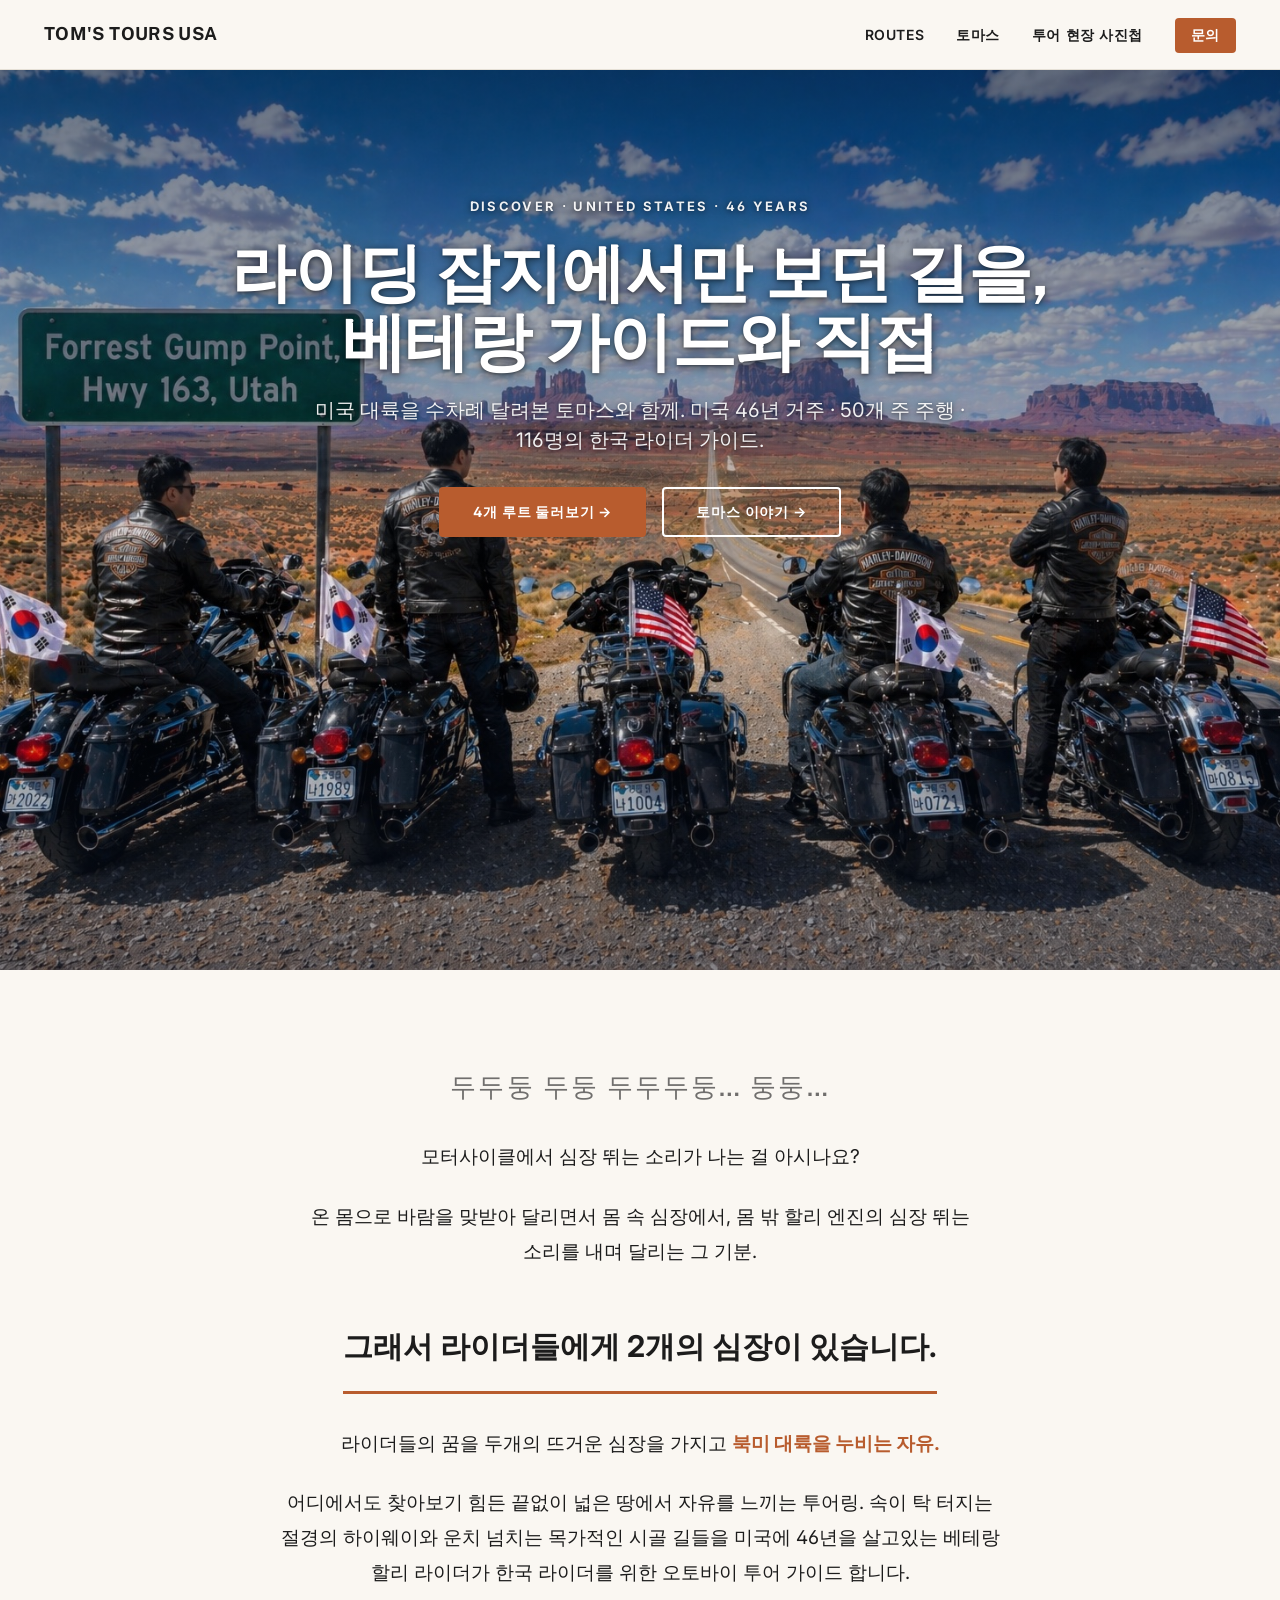
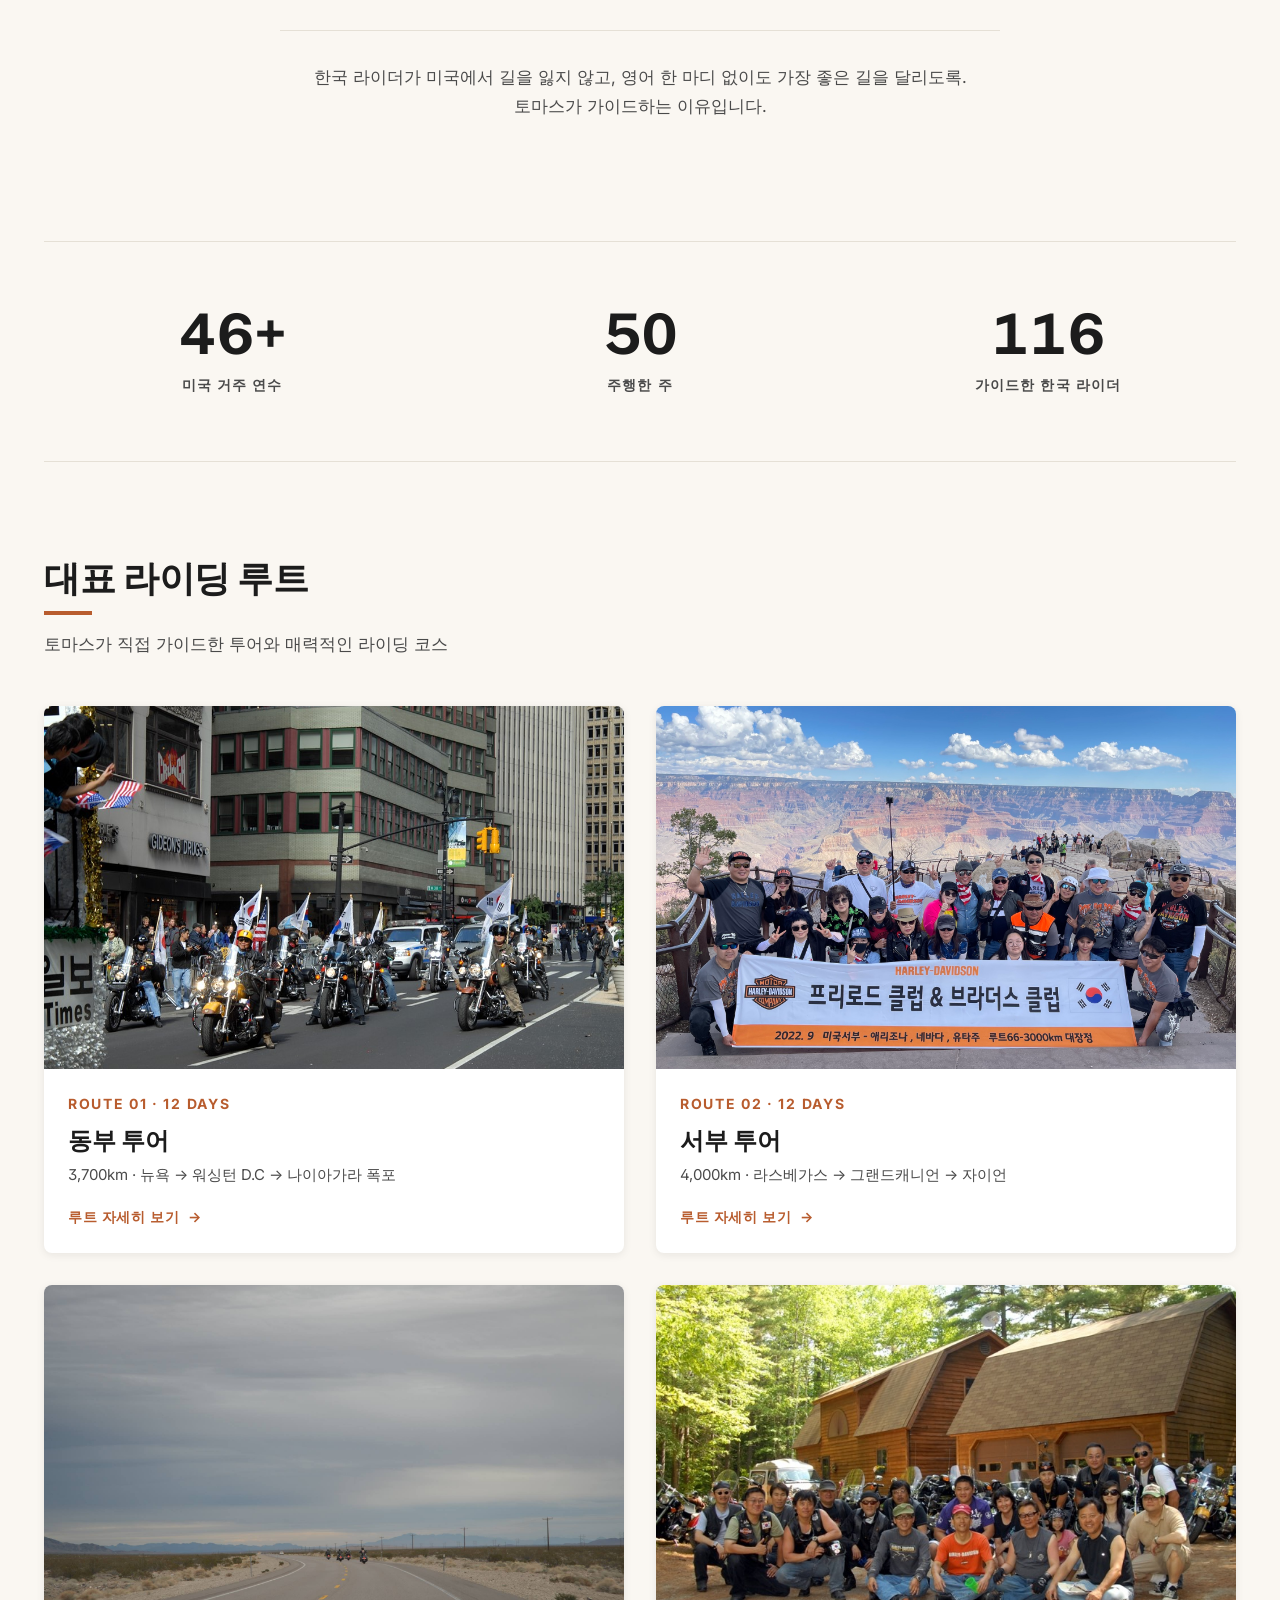
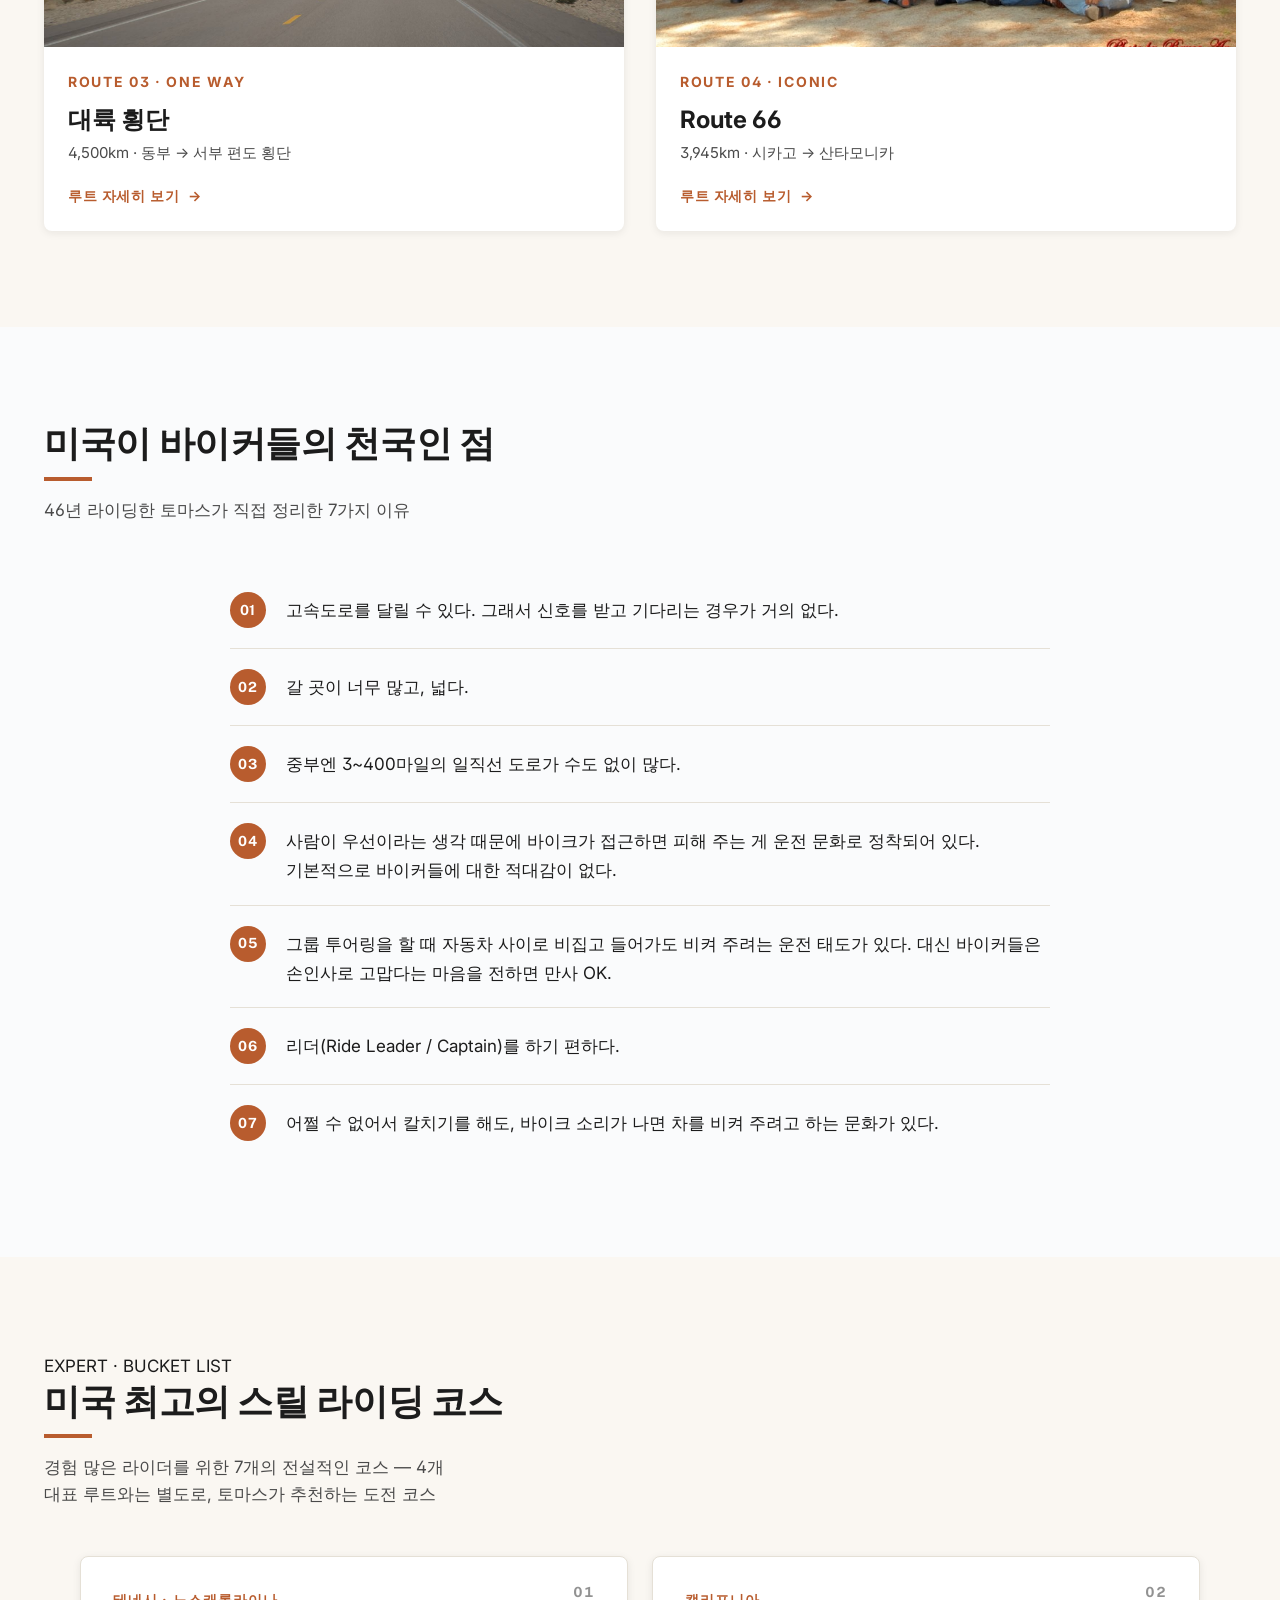
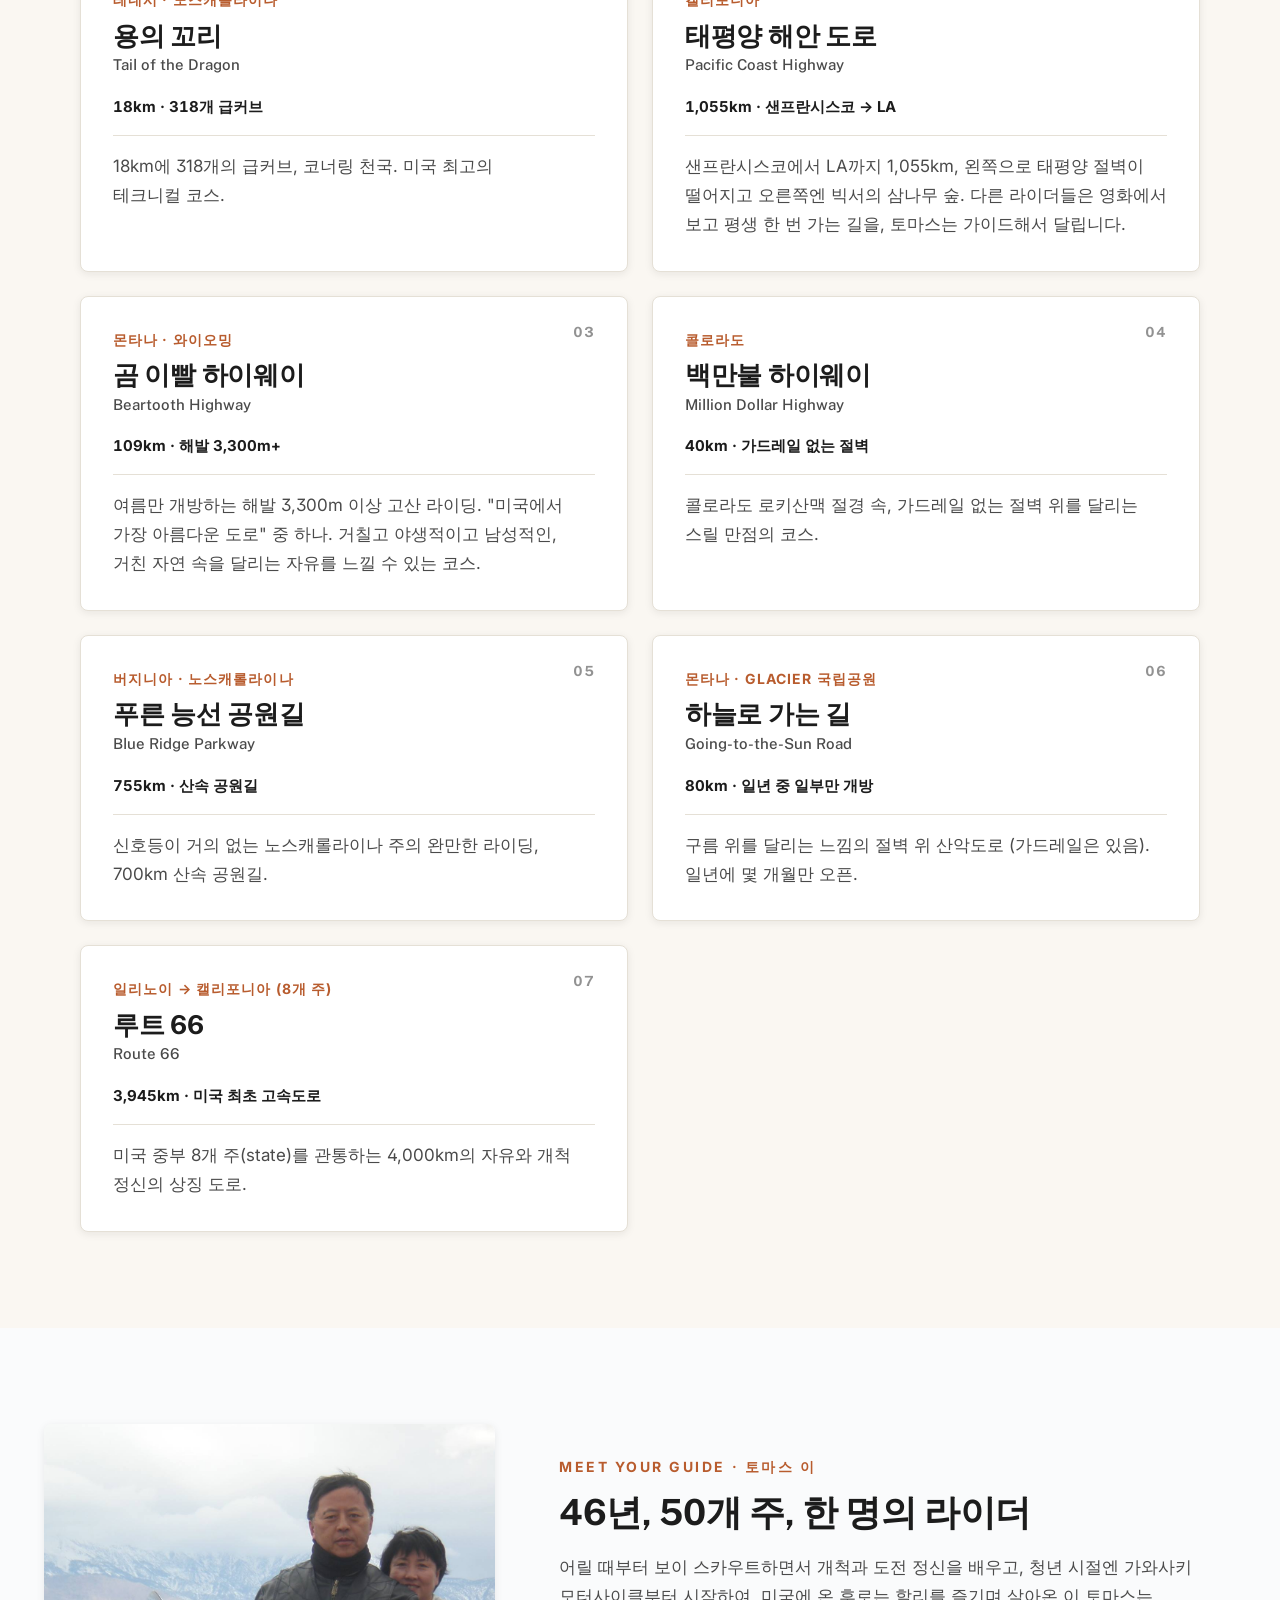
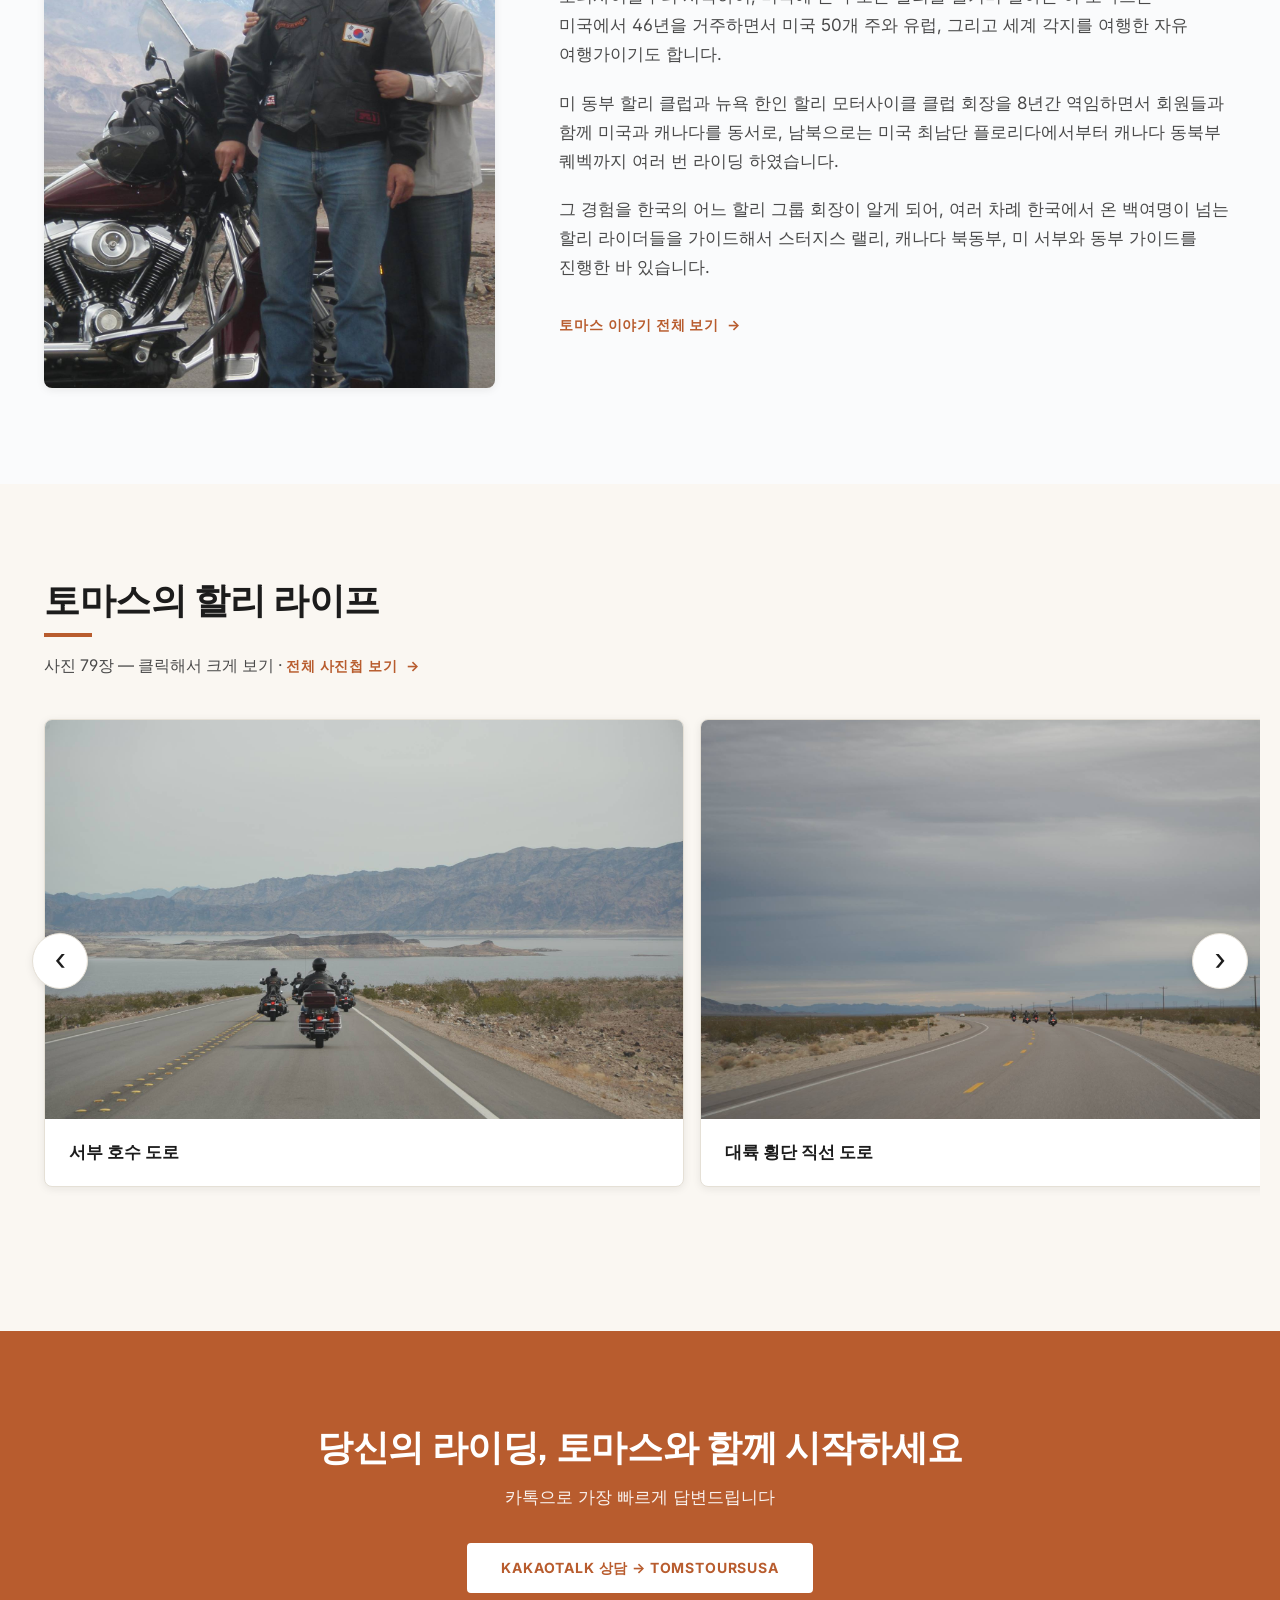
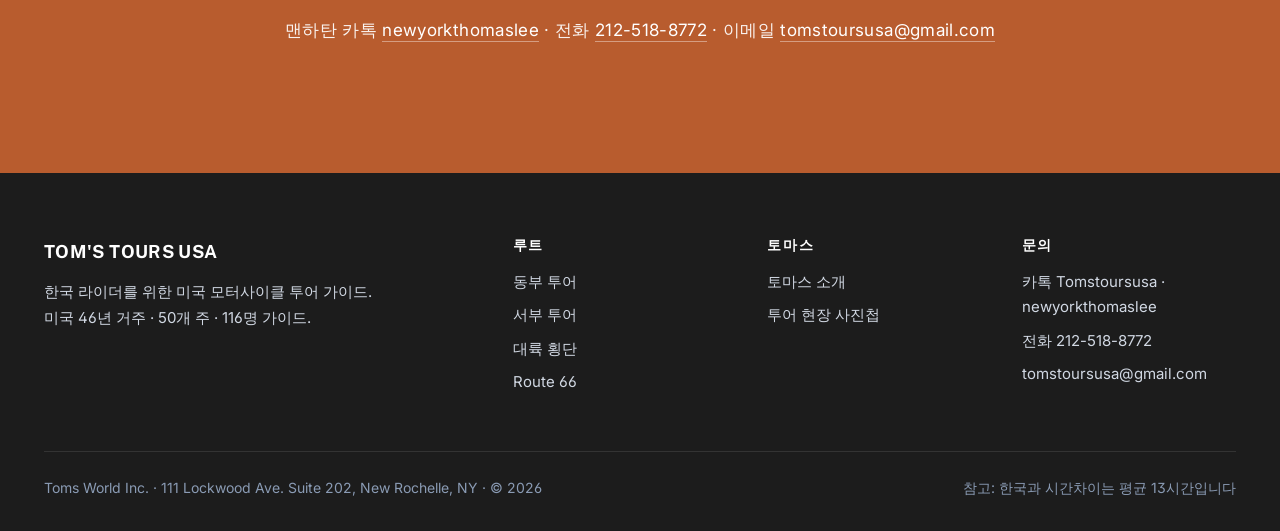
==== commit 59dca33d: "KakaoTalk: app deep-links + dual IDs (Tomstoursusa · newyorkthomaslee) Founder direction (2026-05-08" ====
--- a/index.html
+++ b/index.html
@@ -424,9 +424,9 @@
     <h2>당신의 라이딩, 토마스와 함께 시작하세요</h2>
     <p>카톡으로 가장 빠르게 답변드립니다</p>
     <div class="btn-row">
-      <a href="tel:516-462-5817" class="btn btn-on-teal">KAKAOTALK으로 상담 → 516-462-5817</a>
-    </div>
-    <p class="teal-cta-meta">또는 전화 <a href="tel:212-518-8772">212-518-8772</a> · 이메일 <a href="mailto:tomstoursusa@gmail.com">tomstoursusa@gmail.com</a></p>
+      <a href="kakaotalk://friendsearch?id=Tomstoursusa" class="btn btn-on-teal">KAKAOTALK 상담 → Tomstoursusa</a>
+    </div>
+    <p class="teal-cta-meta">맨하탄 카톡 <a href="kakaotalk://friendsearch?id=newyorkthomaslee">newyorkthomaslee</a> · 전화 <a href="tel:212-518-8772">212-518-8772</a> · 이메일 <a href="mailto:tomstoursusa@gmail.com">tomstoursusa@gmail.com</a></p>
   </div>
 </section>
 
@@ -457,7 +457,7 @@
       <div>
         <h4>문의</h4>
         <ul>
-          <li>카톡 Tomstourusa</li>
+          <li>카톡 Tomstoursusa · newyorkthomaslee</li>
           <li>전화 212-518-8772</li>
           <li>tomstoursusa@gmail.com</li>
         </ul>
--- a/style.css
+++ b/style.css
@@ -217,12 +217,55 @@
 
 /* FULL hero — fills the viewport. Used on home so the destination
    image owns the first screen completely. dvh fallback handles
-   mobile browser chrome cleanly. */
-.hero--full {
+   mobile browser chrome cleanly. Double-class selector beats the
+   mobile `.hero { aspect-ratio: 4/3 }` rule that lives inside
+   @media (max-width: 768px). */
+.hero.hero--full {
   aspect-ratio: auto;
+  height: 100vh;
+  height: 100dvh;
   min-height: 100vh;
   min-height: 100dvh;
   max-height: none;
+  /* Anchor content to the top so it lives in the sky area of the photo
+     and doesn't overlap the riders / horizon line near mid-frame. */
+  align-items: flex-start;
+}
+/* Horizontally center every child of the full hero — eyebrow, h1, sub, CTA row.
+   padding-top pushes the block down past the sticky nav into the upper sky. */
+.hero.hero--full .hero-inner {
+  text-align: center;
+  padding-top: 14vh;
+}
+.hero.hero--full .hero-inner h1,
+.hero.hero--full .hero-inner .hero-sub { margin-left: auto; margin-right: auto; }
+.hero.hero--full .hero-cta { justify-content: center; }
+/* Top-weighted scrim — deep midnight blue (not flat black) so the
+   darkening reads as atmospheric sky shadow, not a foreign overlay.
+   Color #0a1a35 ≈ rgb(10,26,53) keeps hue alignment with the photo's
+   sky while still meeting AA contrast for white text on top. */
+.hero.hero--full::after {
+  background: linear-gradient(180deg,
+    rgba(10,26,53,0.62) 0%,
+    rgba(10,26,53,0.36) 28%,
+    rgba(10,26,53,0)    62%,
+    rgba(10,26,53,0.42) 100%
+  );
+}
+/* Redundant contrast: text-shadow under eyebrow / h1 / sub for sky variance. */
+.hero.hero--full .hero-eyebrow {
+  /* Drop the bright teal accent — it fought the photo. White + strong
+     shadow + the existing letter-spacing/uppercase carry the hierarchy. */
+  color: #ffffff;
+  opacity: 0.92;
+  text-shadow: 0 1px 6px rgba(0,0,0,0.65), 0 0 1px rgba(0,0,0,0.5);
+}
+.hero.hero--full h1,
+.hero.hero--full .hero-sub {
+  text-shadow: 0 2px 10px rgba(0,0,0,0.55), 0 1px 3px rgba(0,0,0,0.35);
+}
+@media (max-width: 768px) {
+  .hero.hero--full .hero-inner { padding-top: 12vh; }
 }
 
 /* ============ BUTTONS ============ */
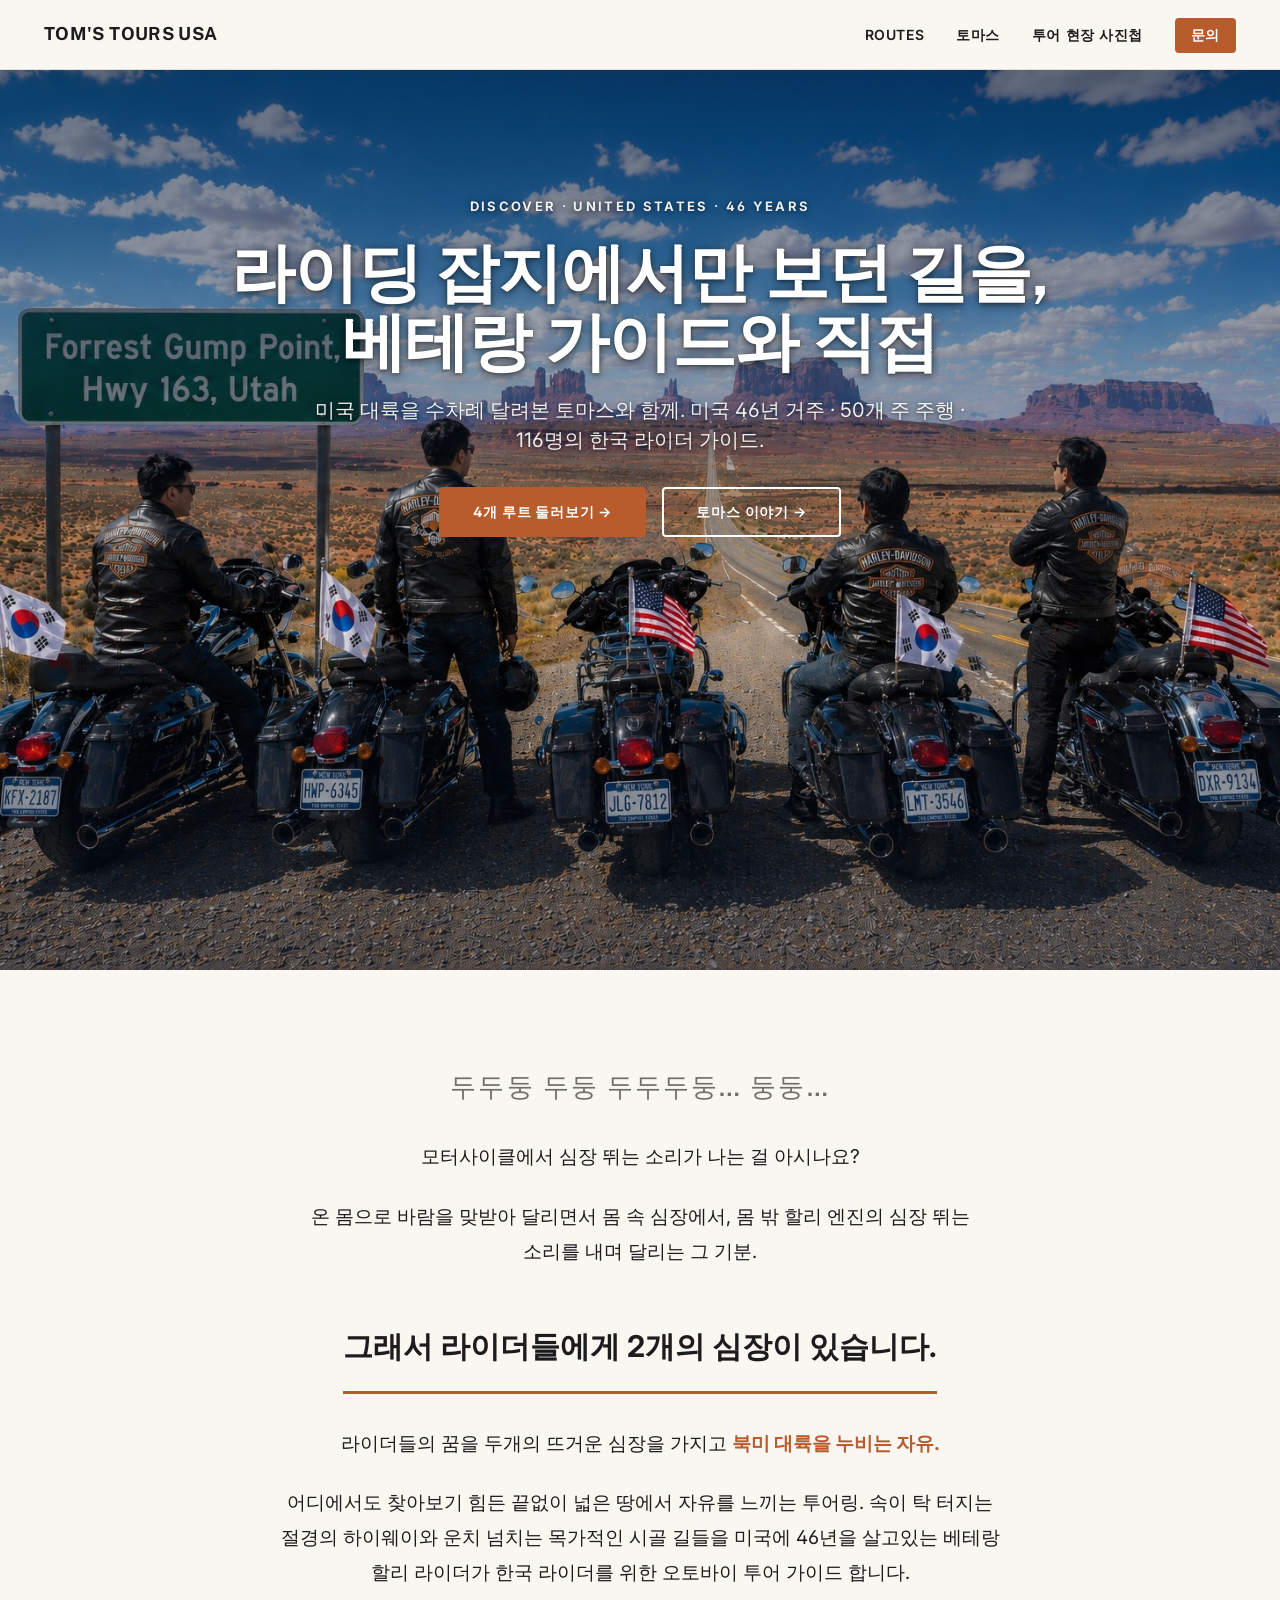
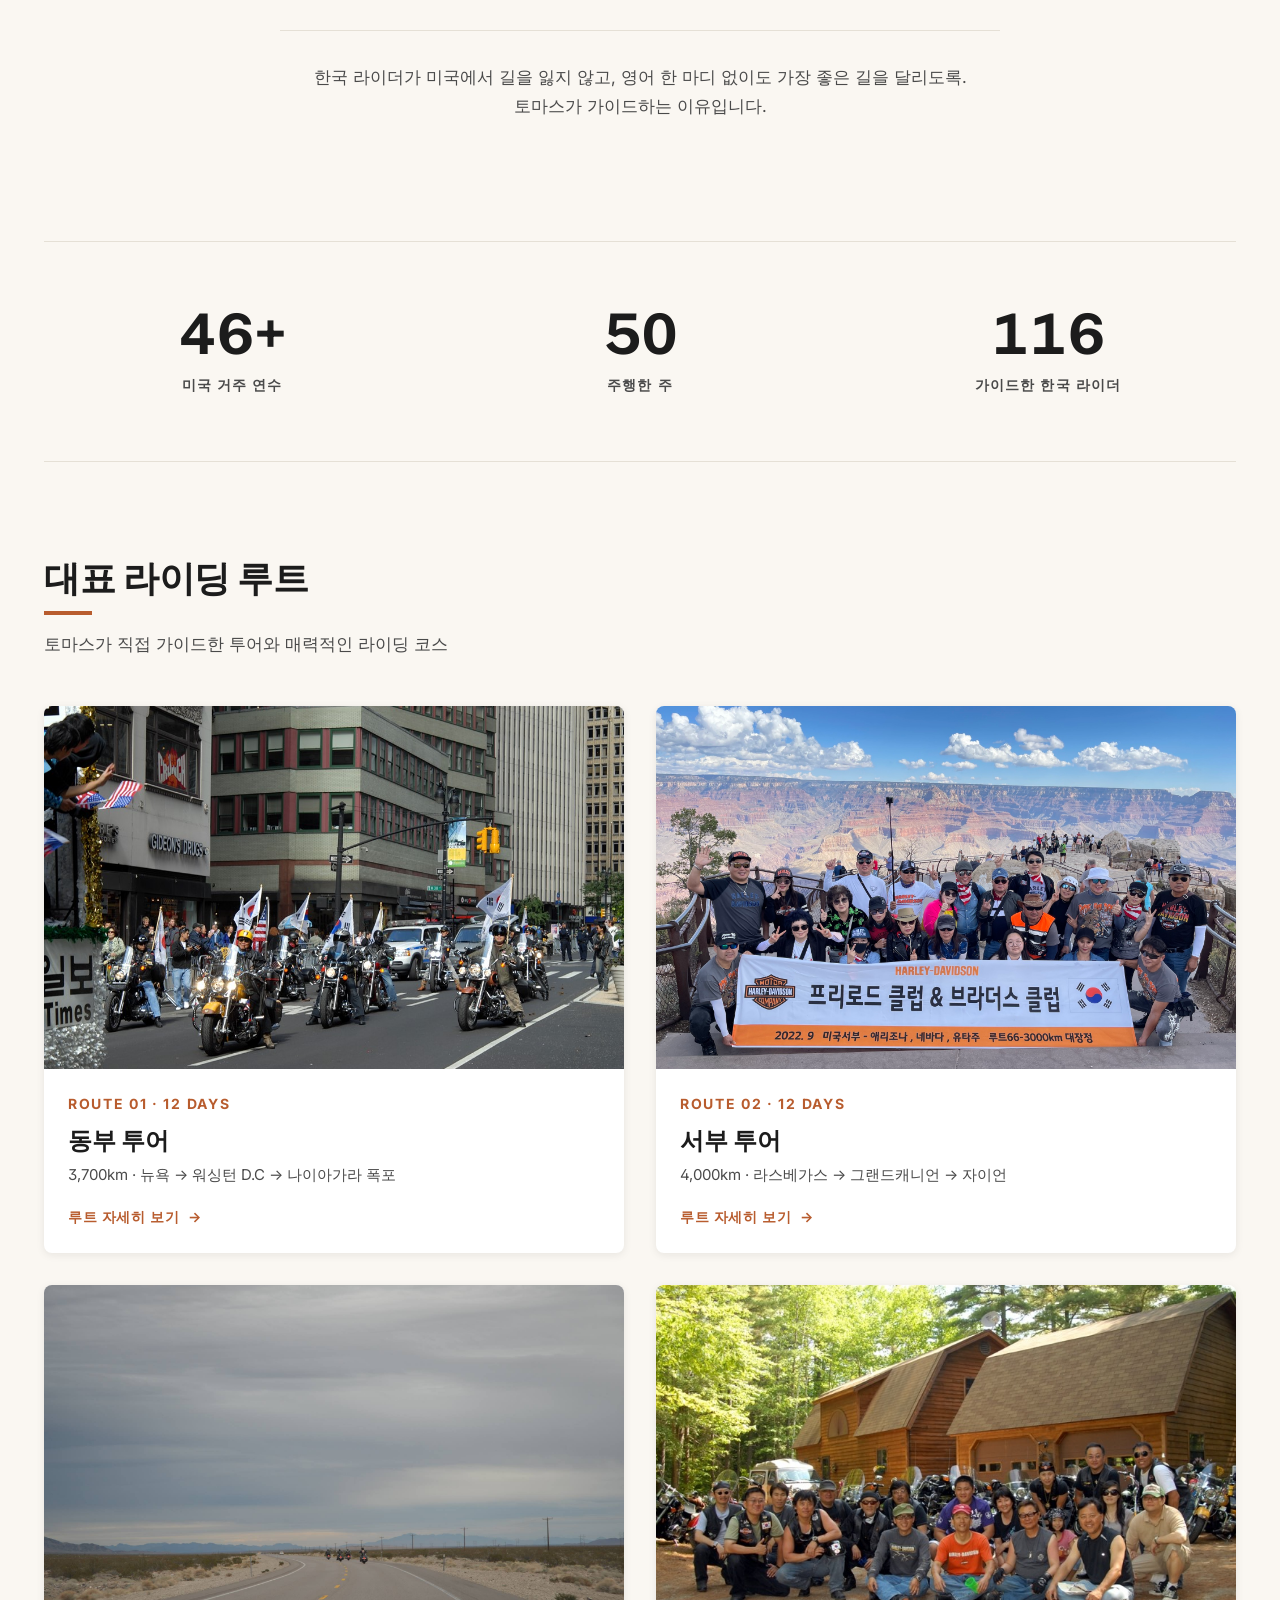
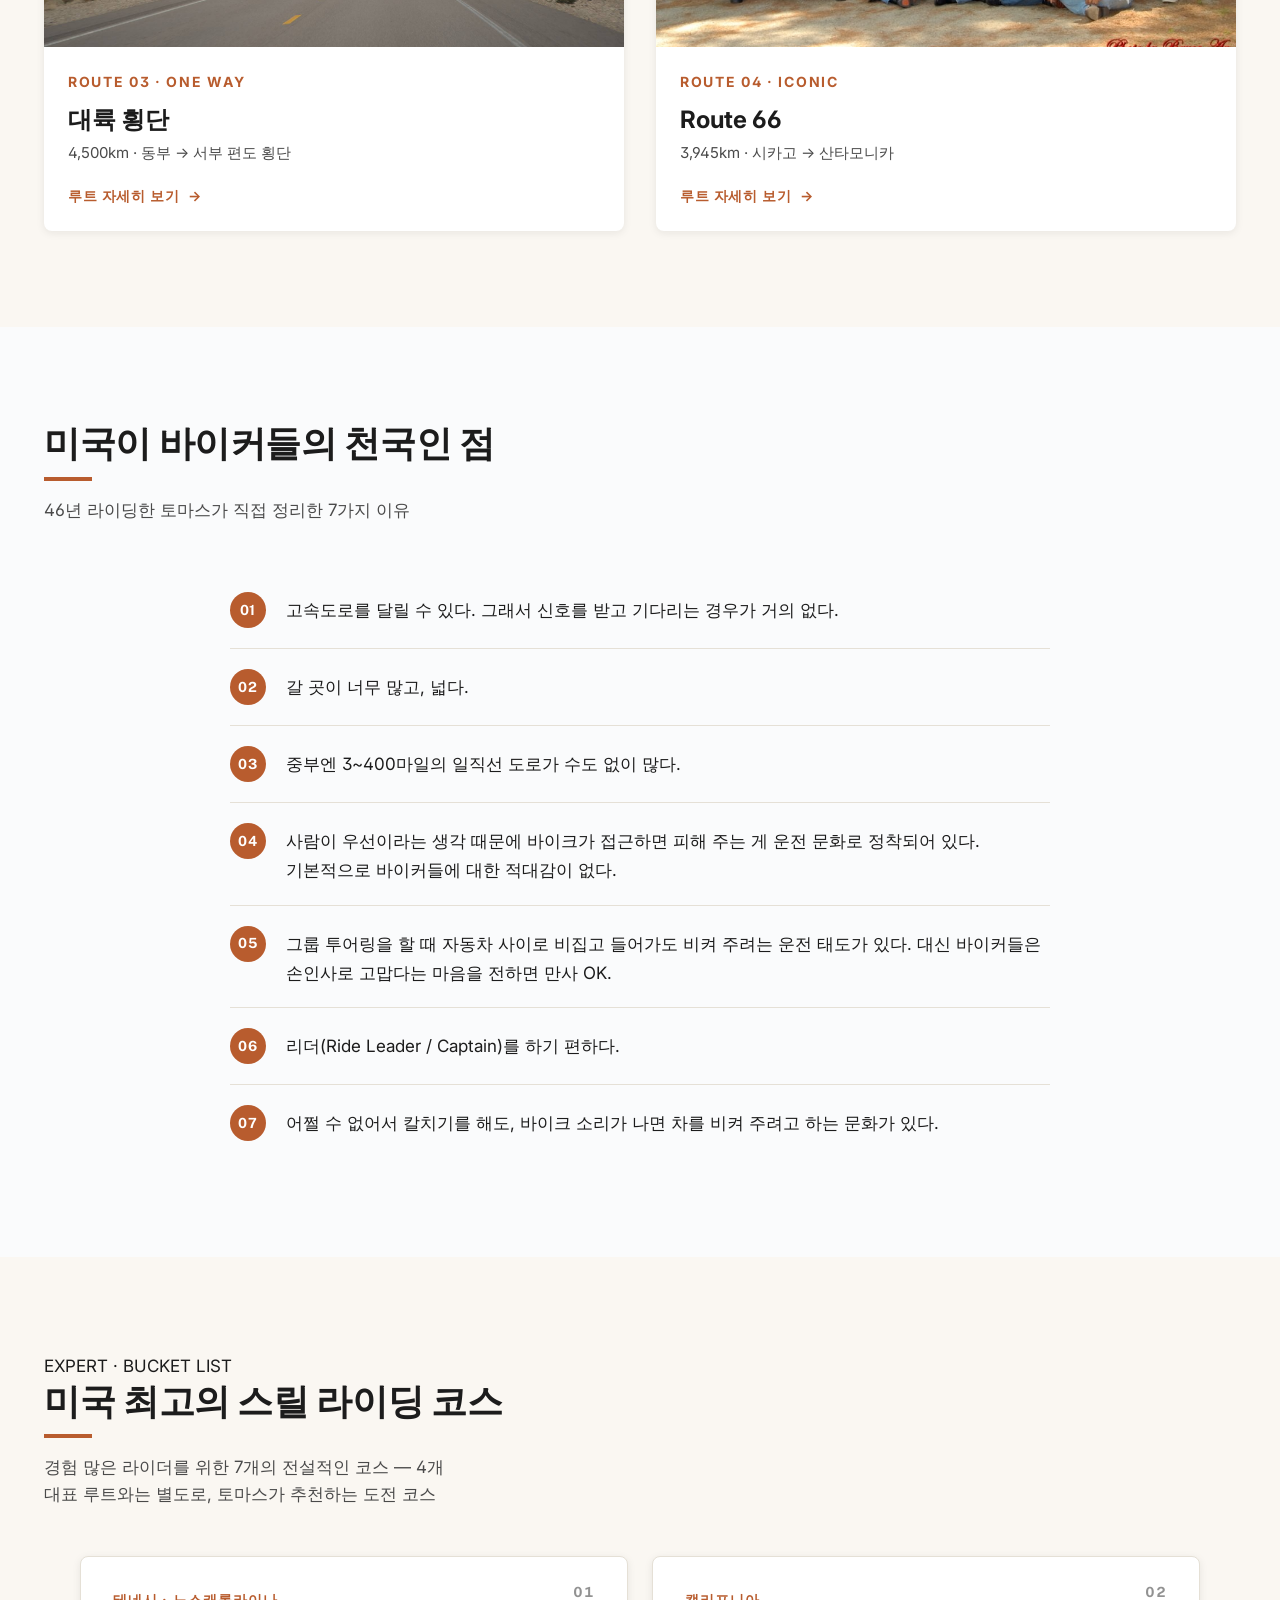
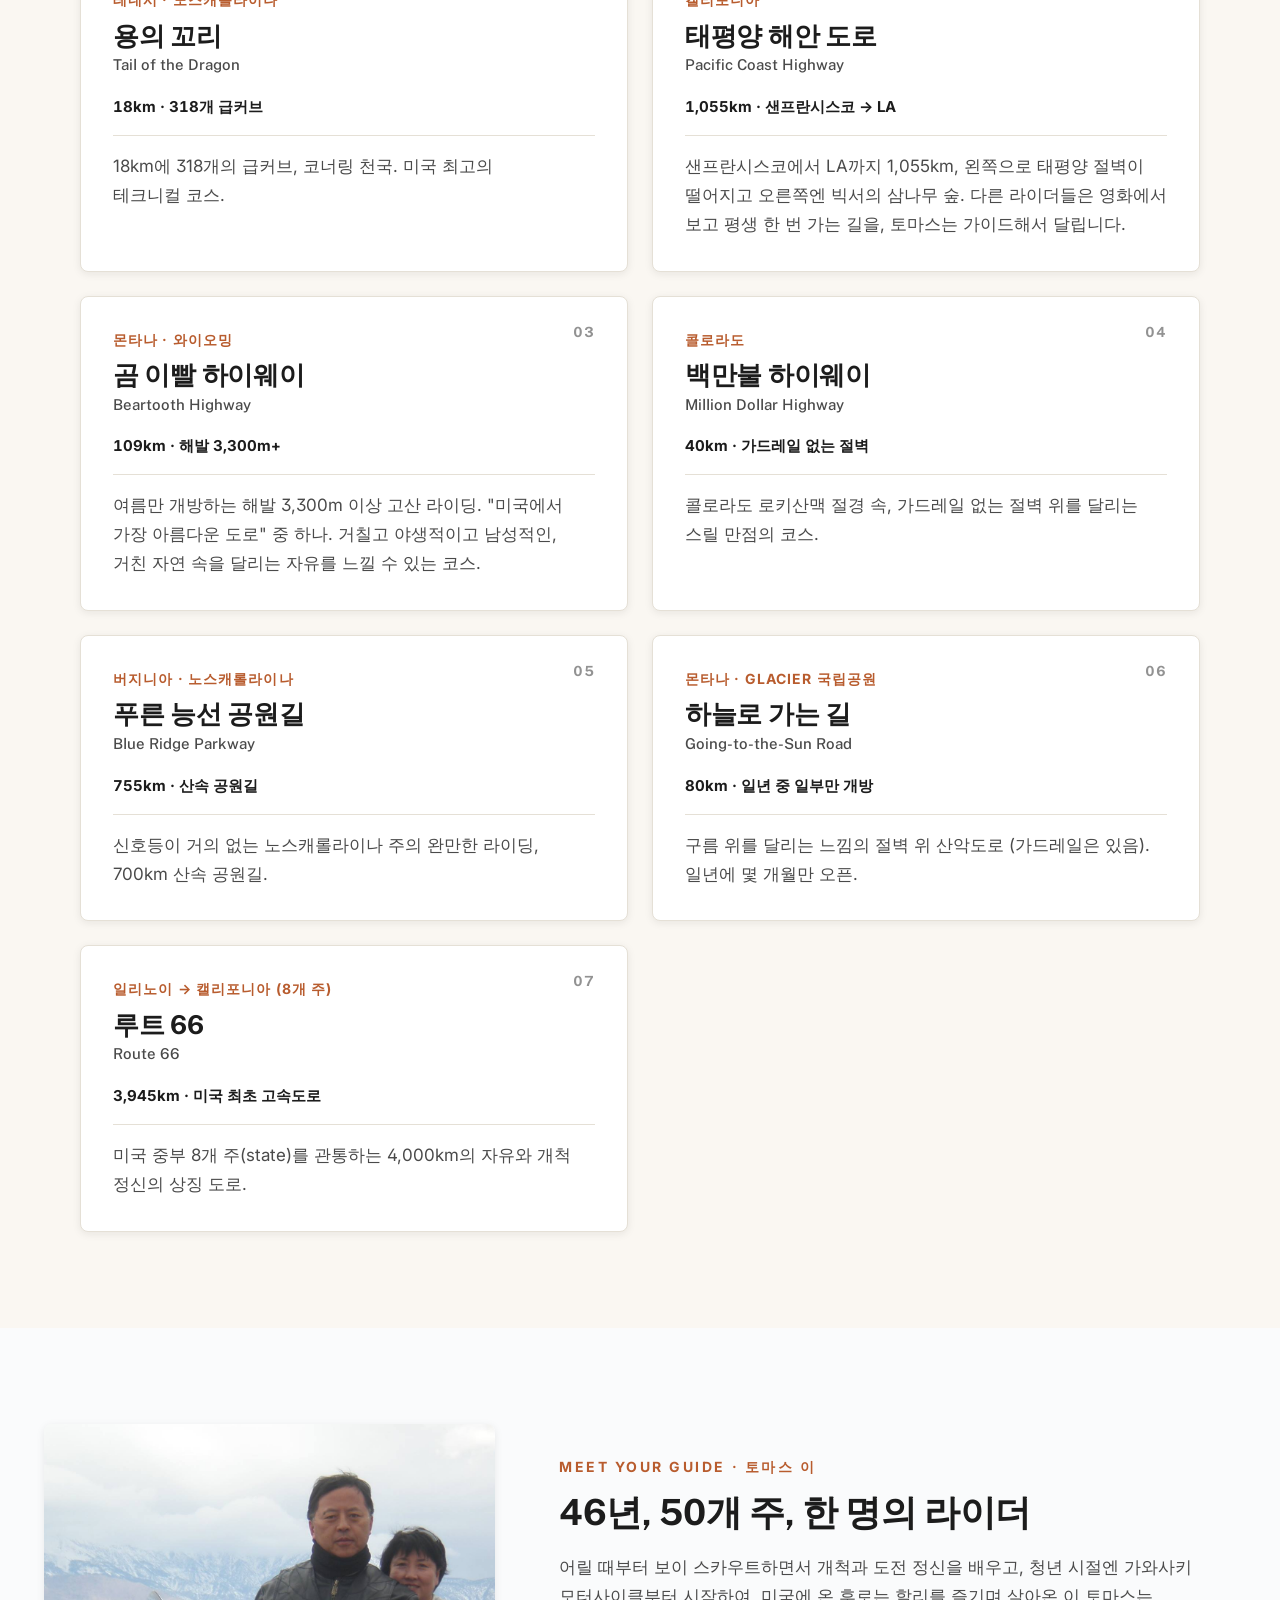
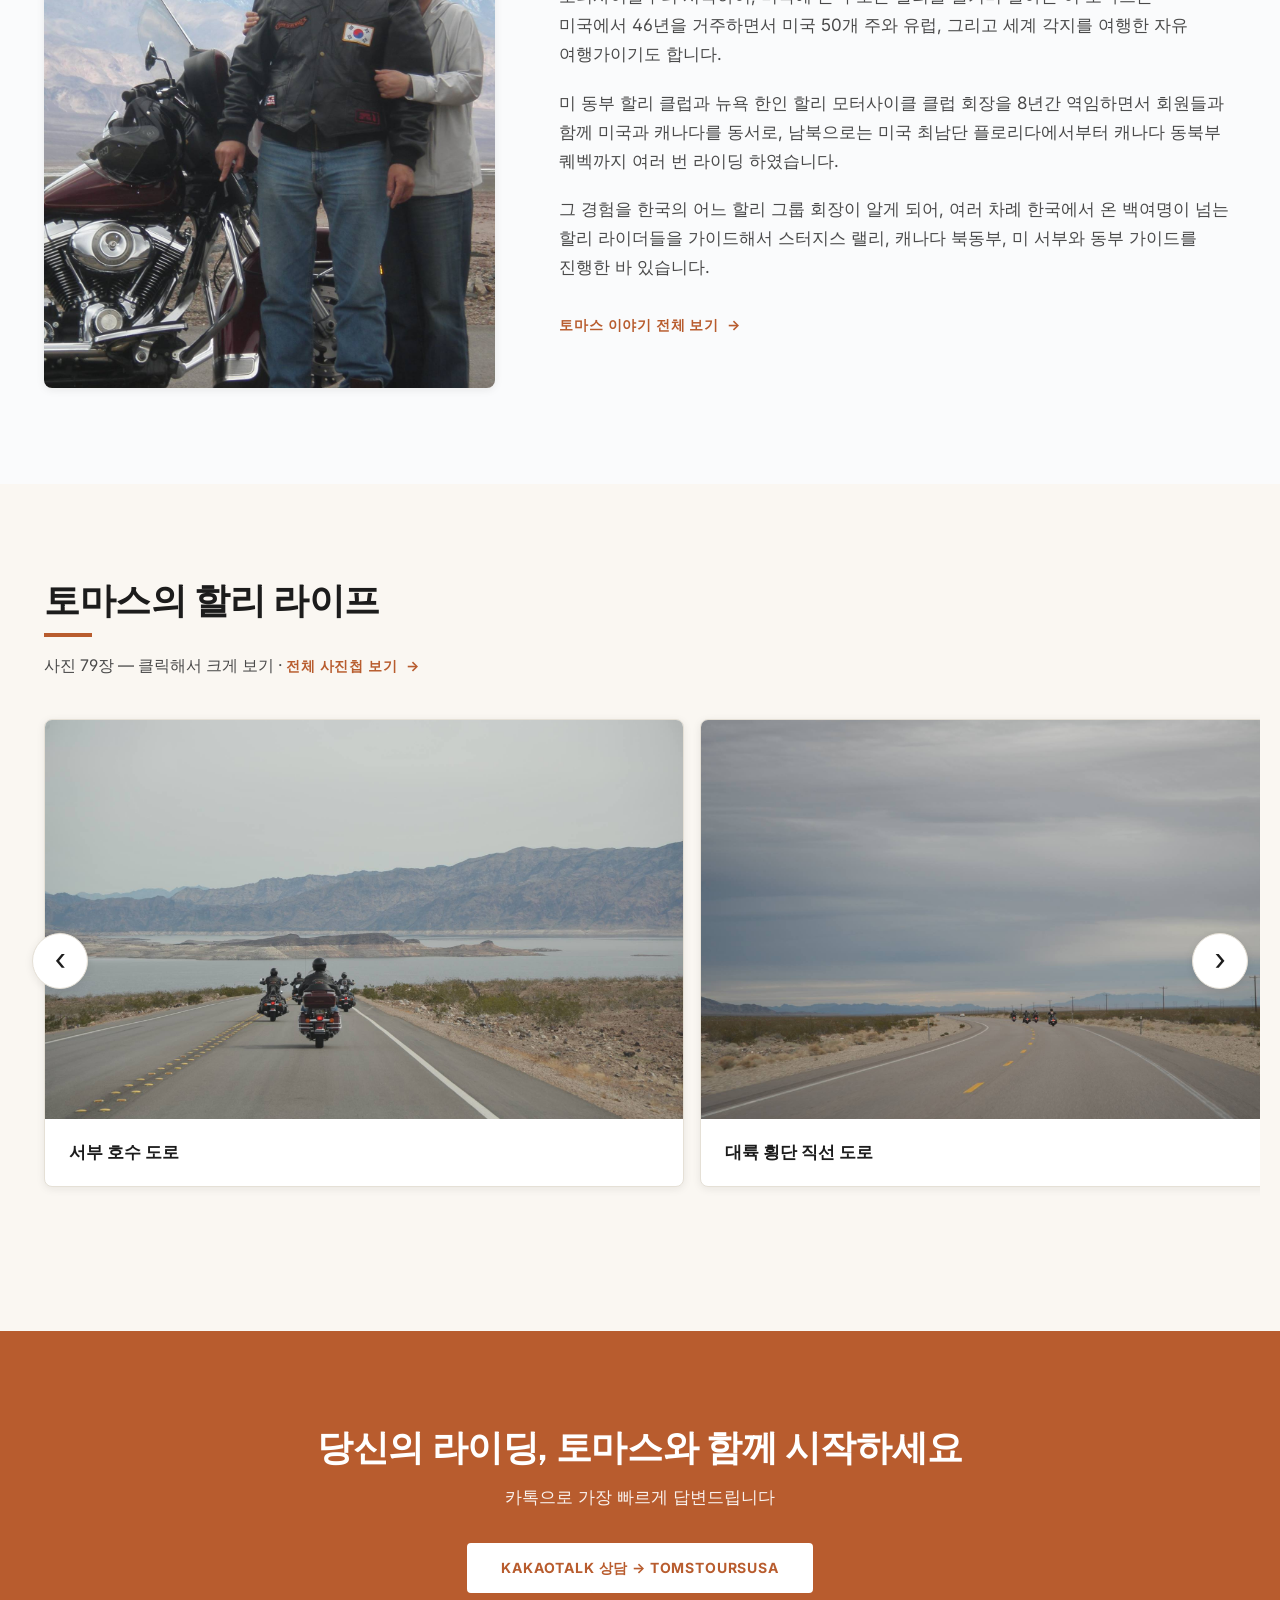
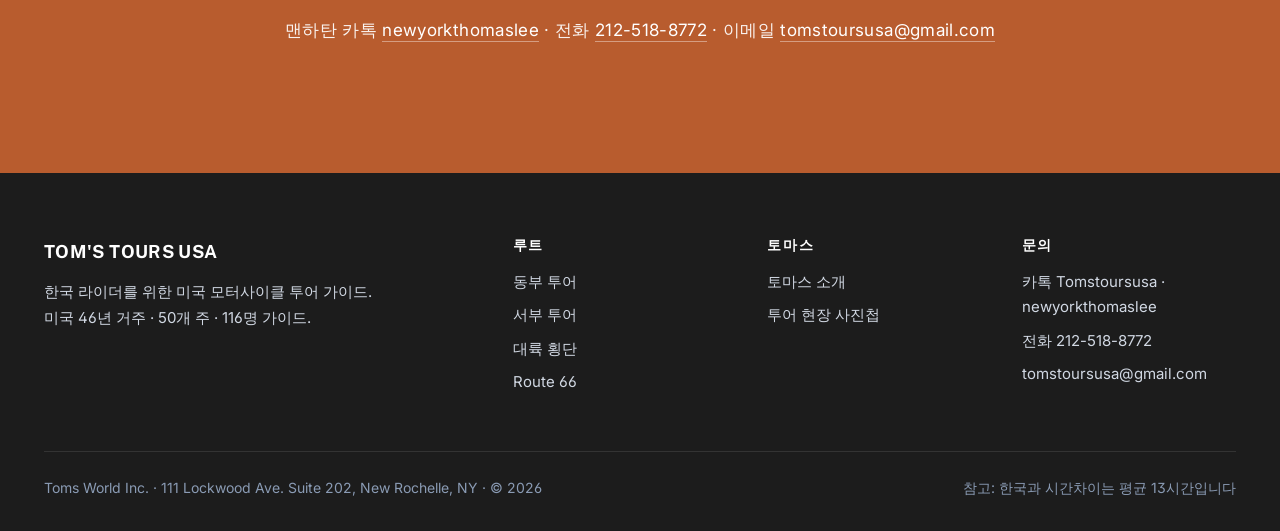
==== commit 139bd7ef: "Hero: swap to client-supplied higher-quality Forrest Gump Point photo Tom requested replacement with" ====
--- a/index.html
+++ b/index.html
@@ -28,7 +28,7 @@
 
 <!-- HERO -->
 <section class="hero hero--full">
-  <img src="images/tom_photo_31_kakao_2026-05-06.jpg" alt="유타 163번 도로 Forrest Gump Point — 모뉴먼트 밸리를 바라보는 한국 라이더 다섯 명과 할리데이비슨" width="1536" height="1024" fetchpriority="high">
+  <img src="images/tom_photo_32_kakao_2026-05-09.jpg" alt="유타 163번 도로 Forrest Gump Point — 모뉴먼트 밸리를 바라보는 한국 라이더 다섯 명과 할리데이비슨" width="1536" height="1024" fetchpriority="high">
   <div class="hero-inner">
     <div class="hero-eyebrow">DISCOVER · UNITED STATES · 46 YEARS</div>
     <h1>라이딩 잡지에서만 보던 길을,<br class="br-desktop">베테랑 가이드와 직접</h1>
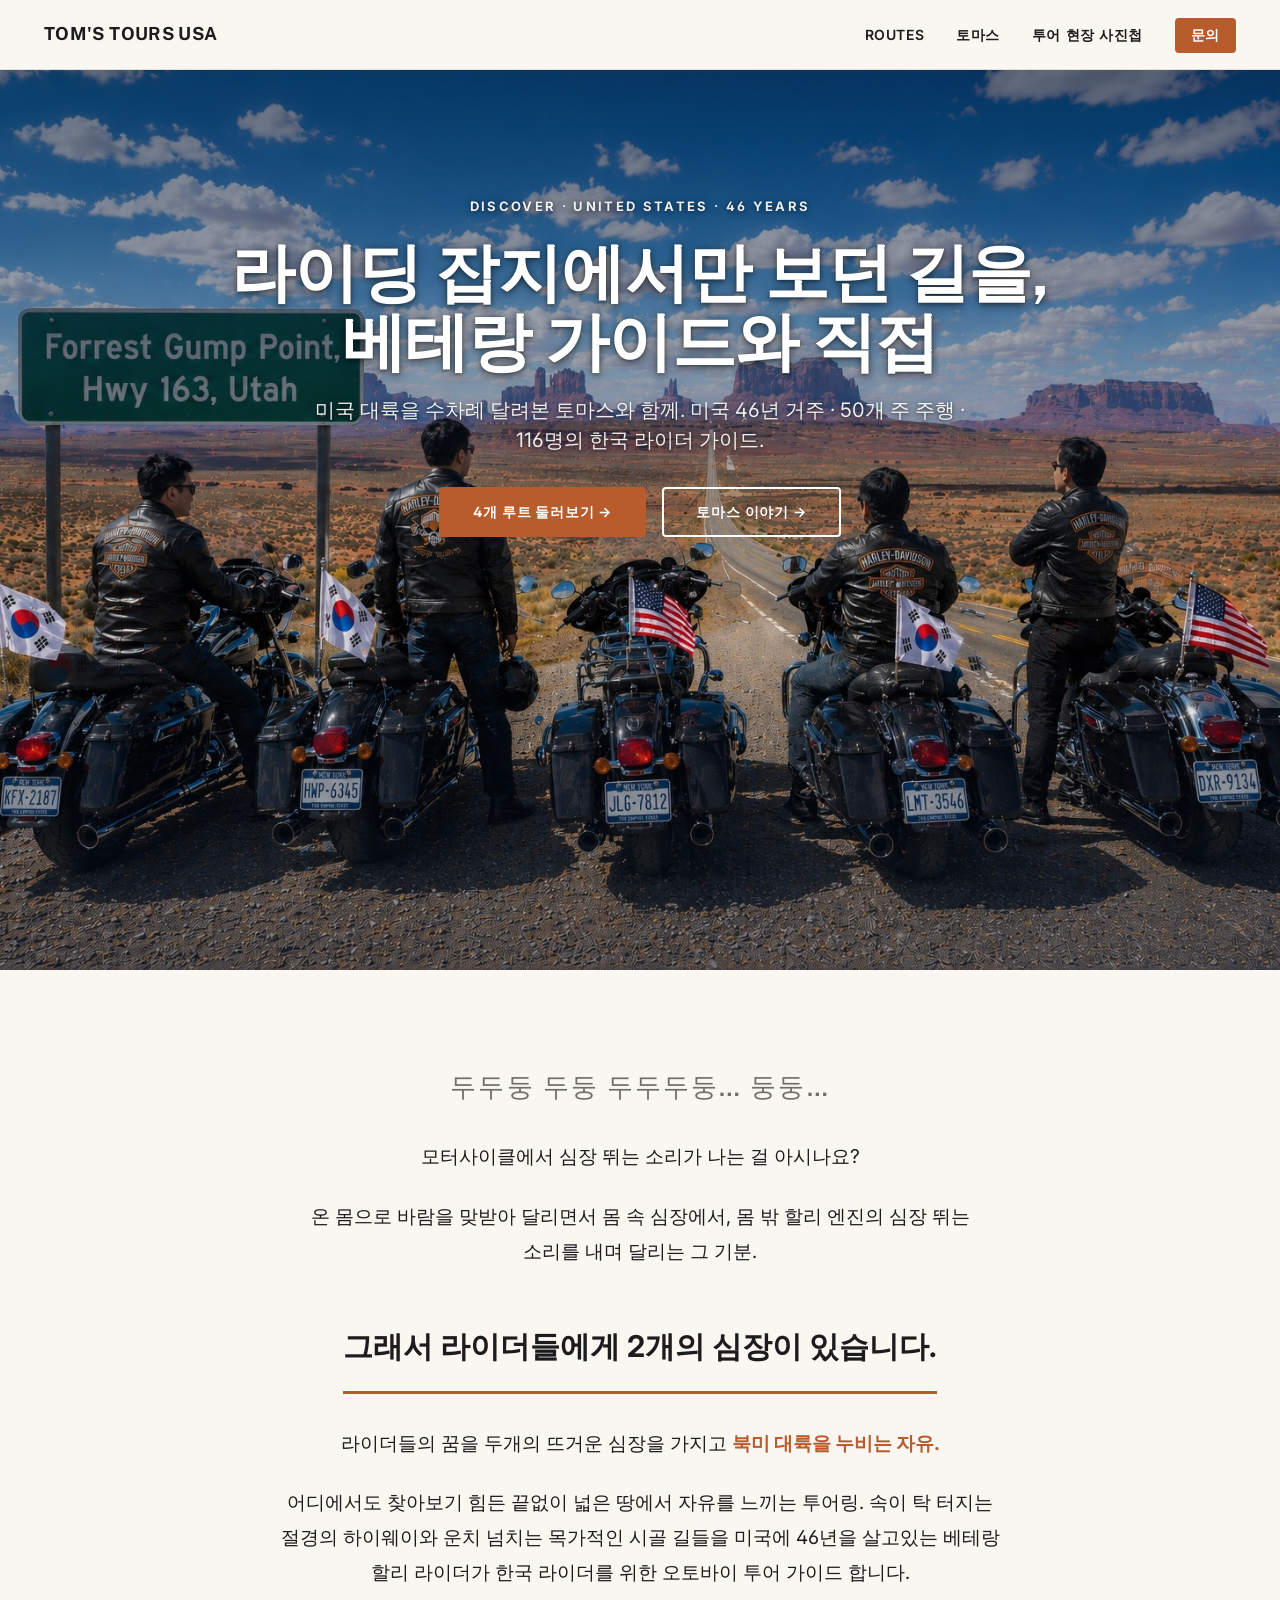
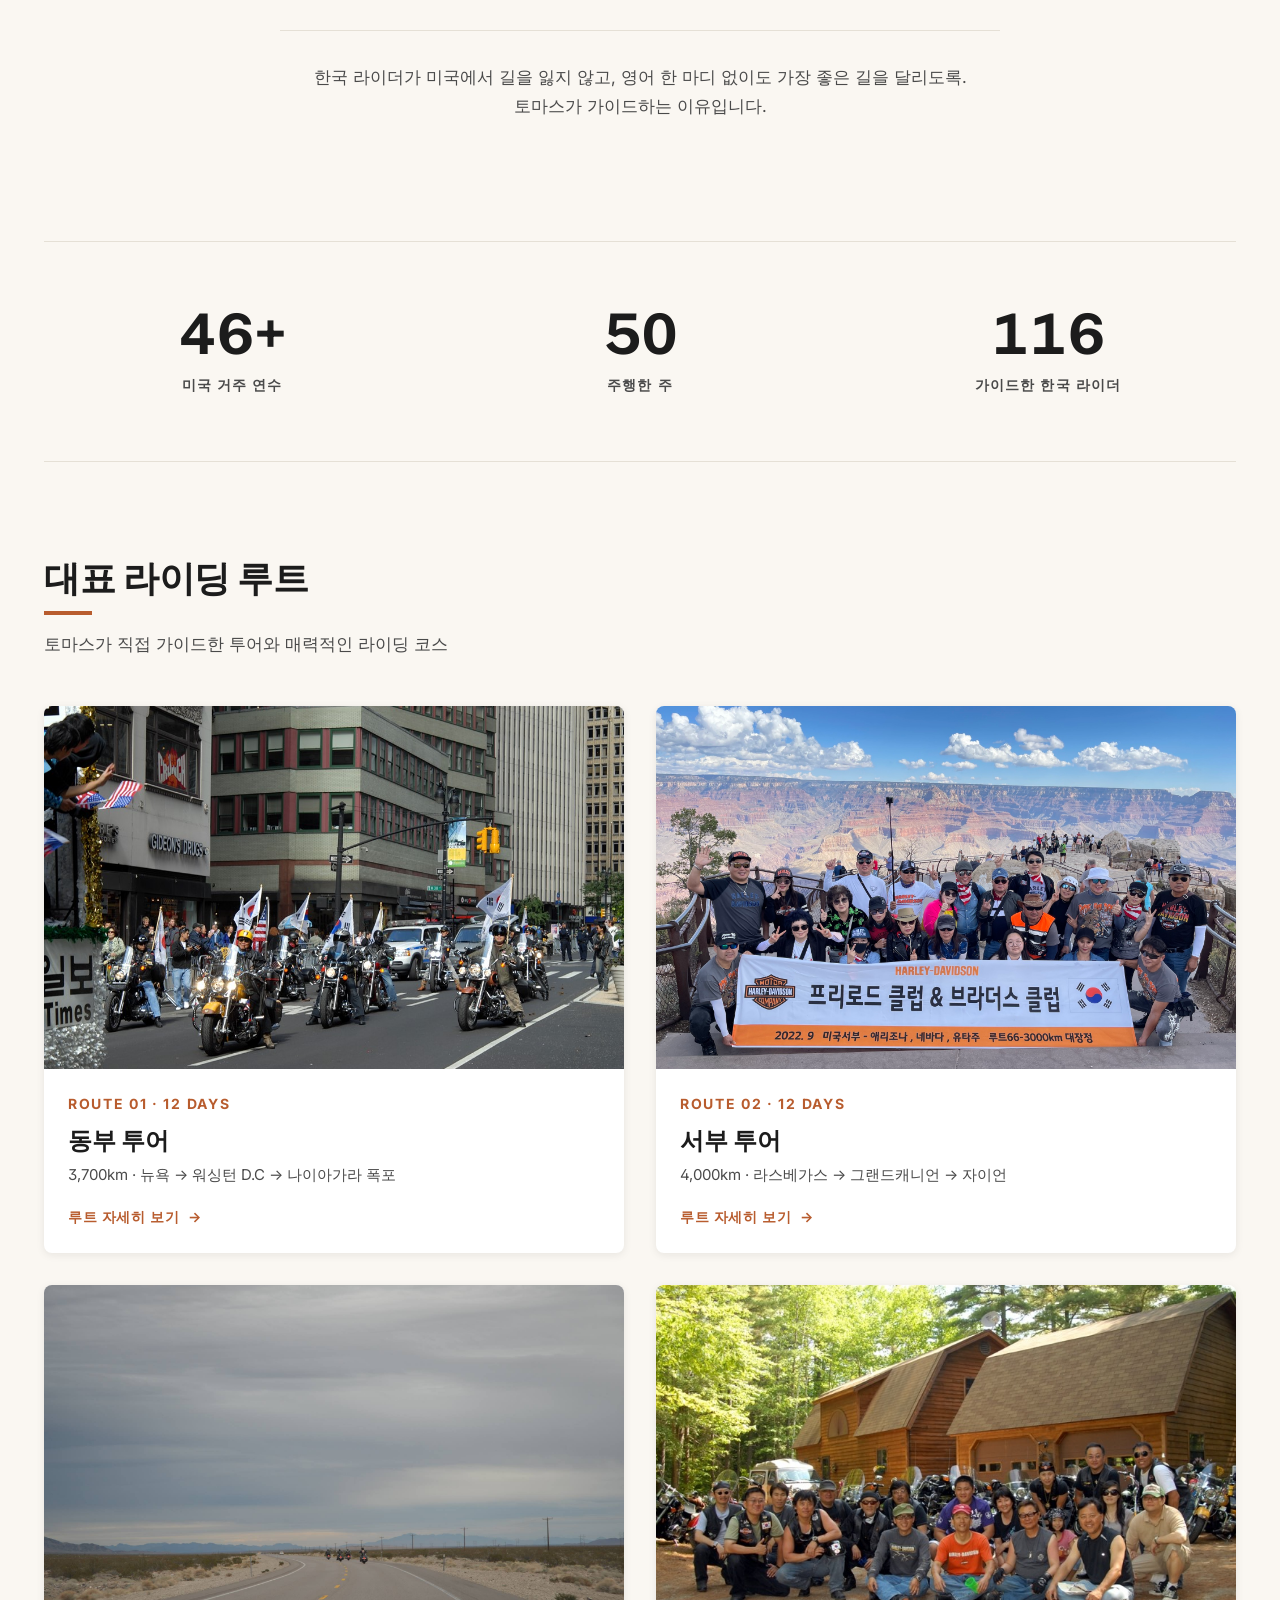
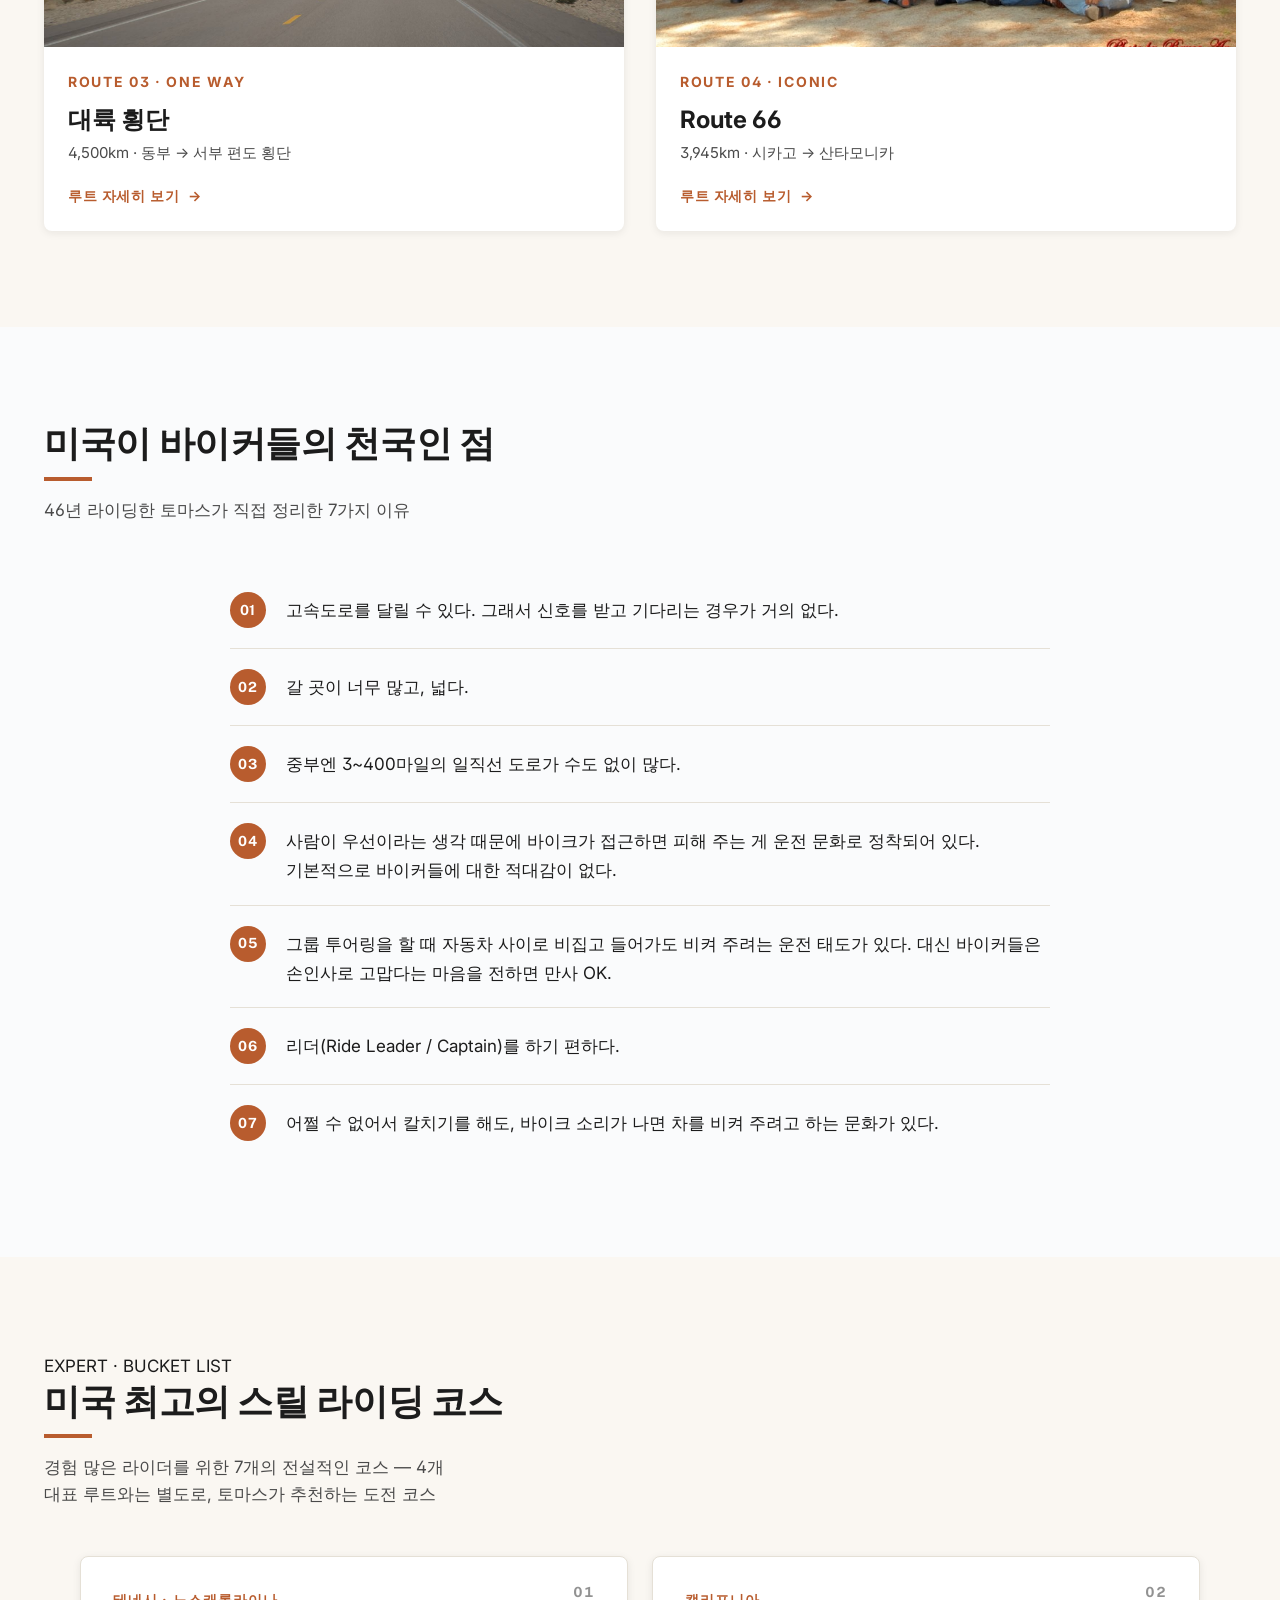
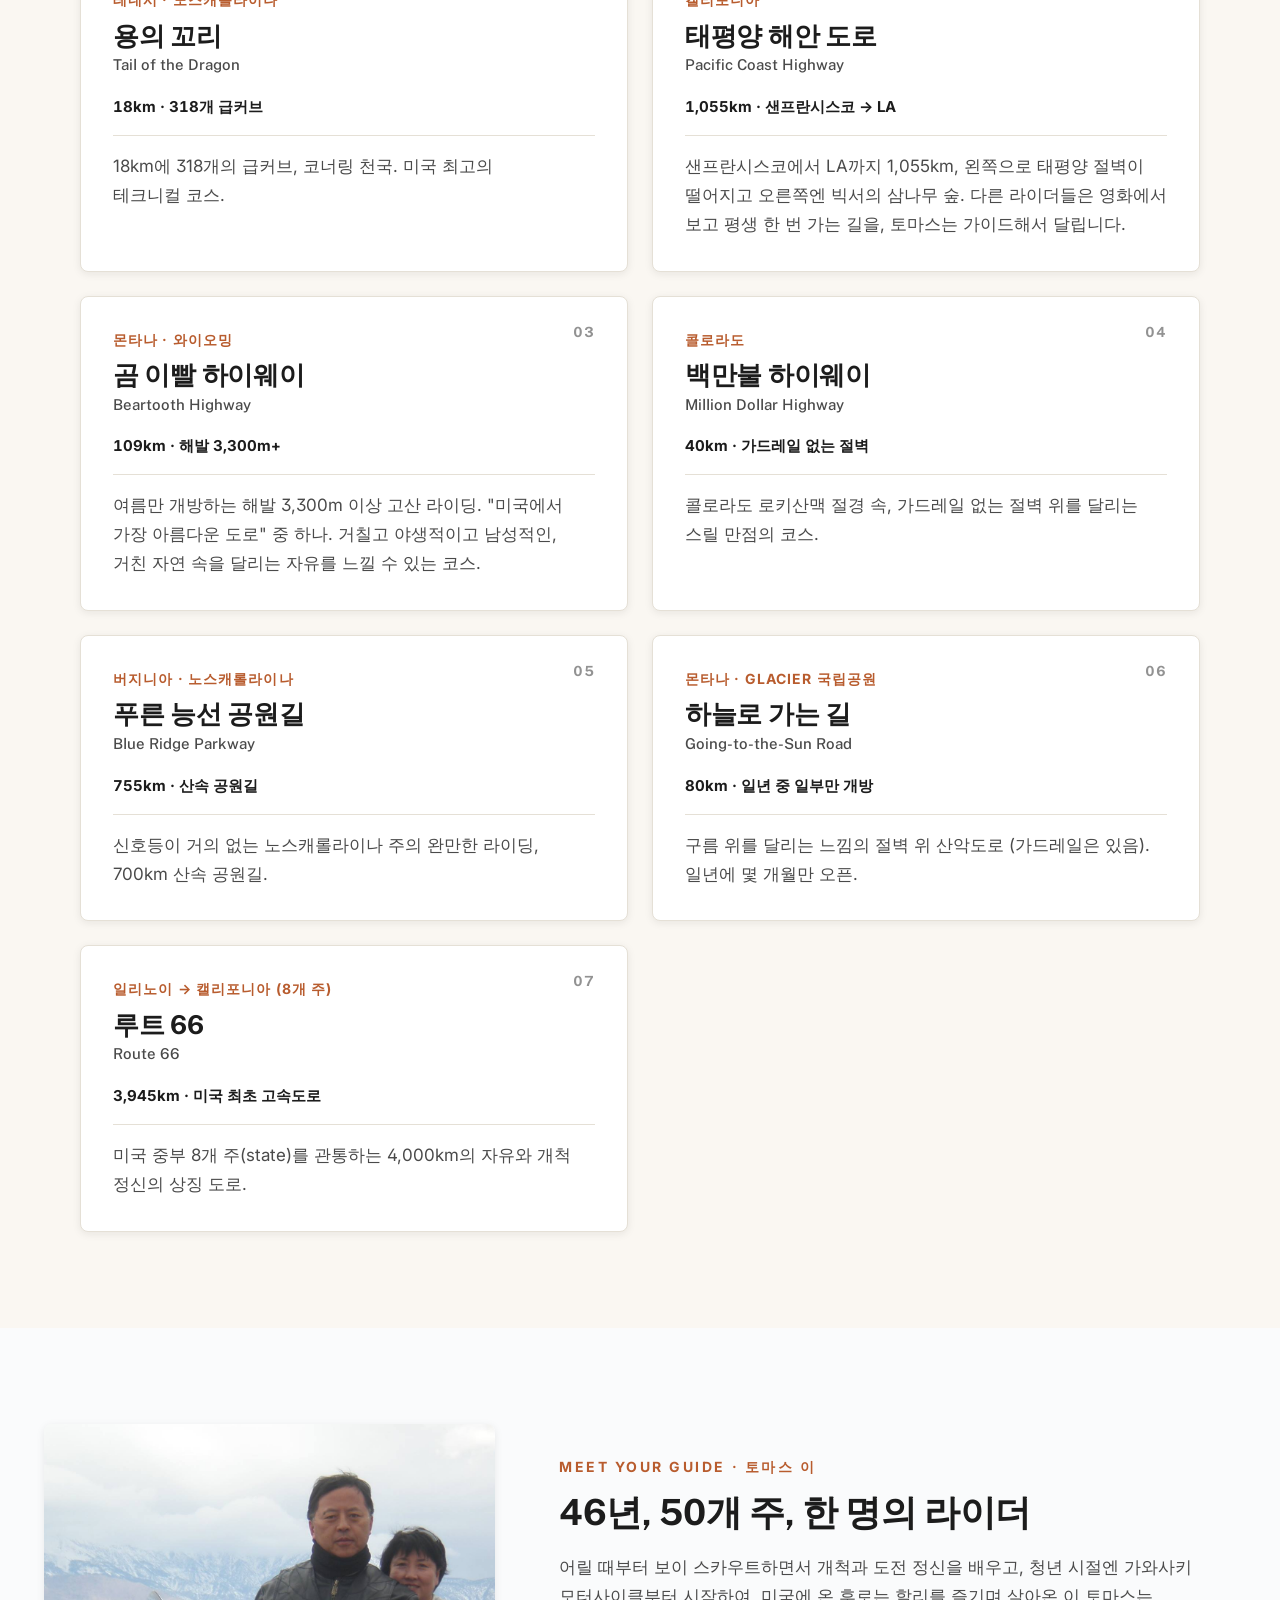
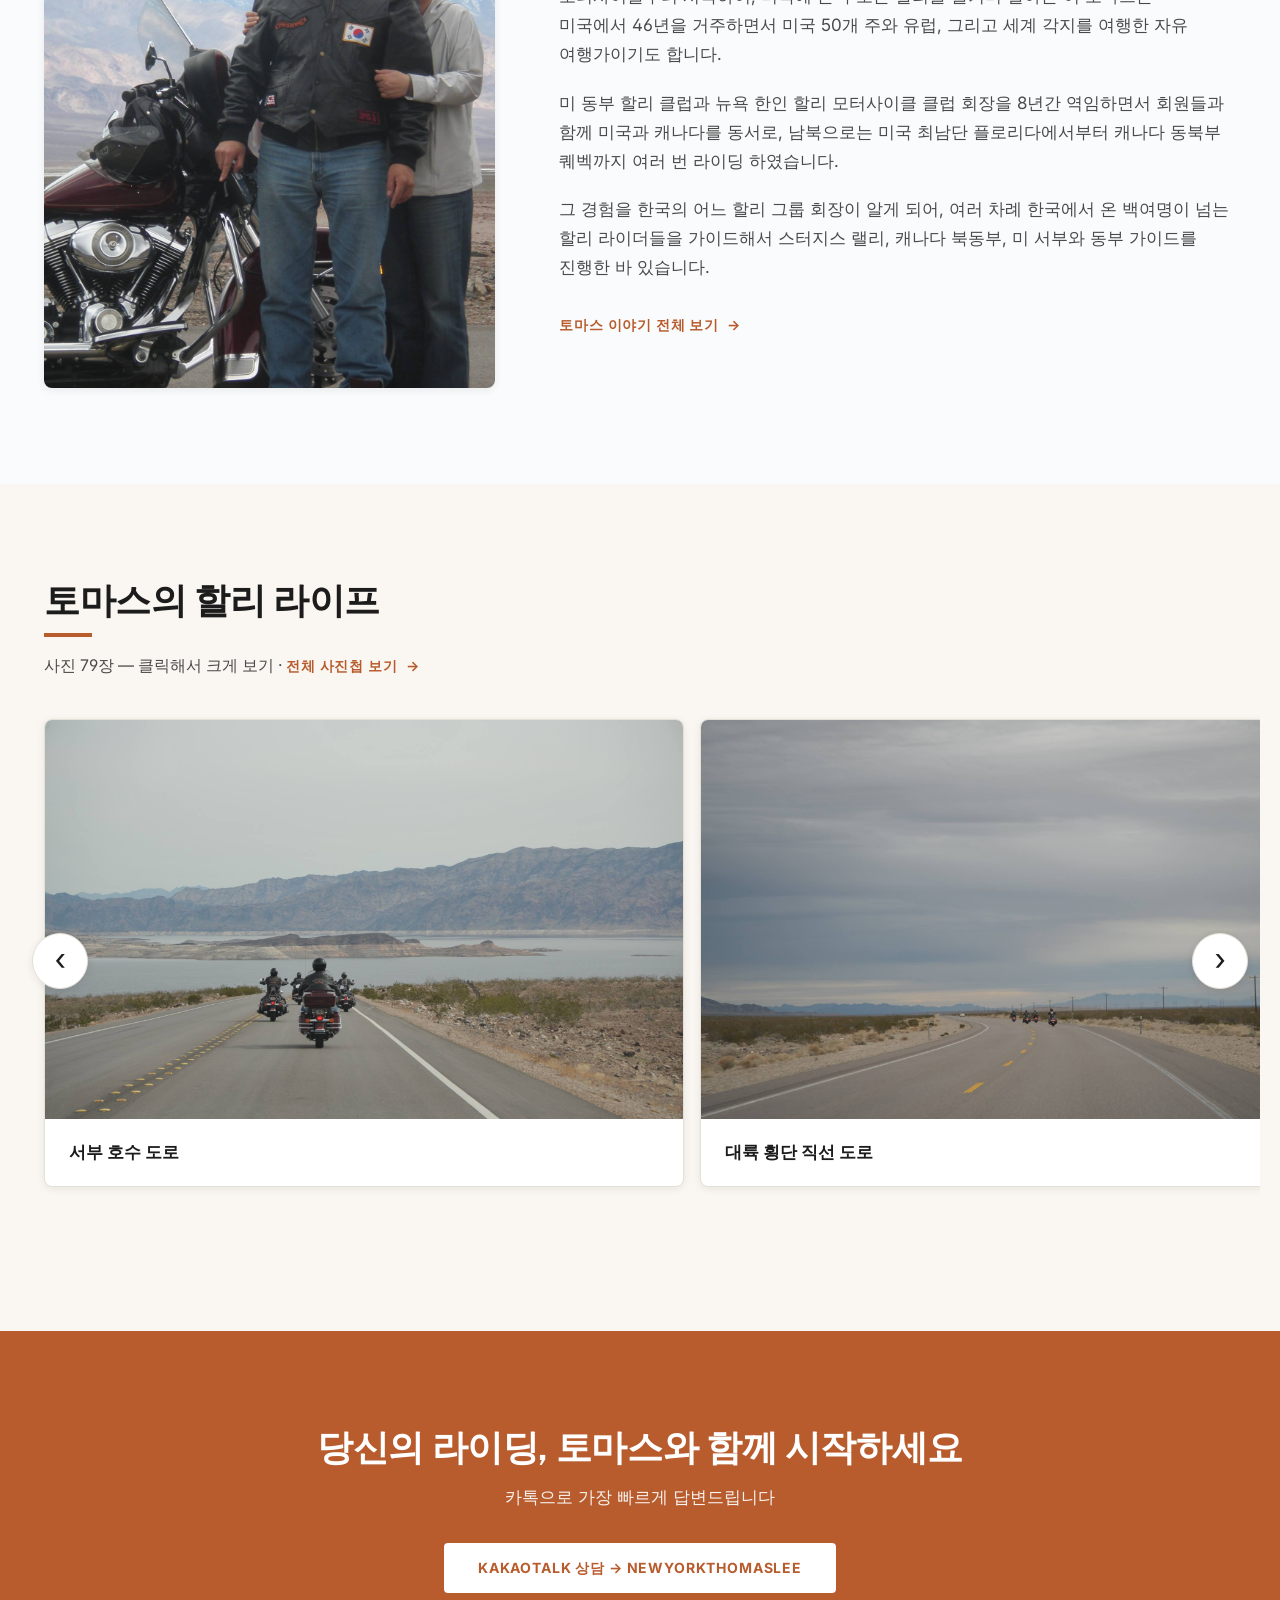
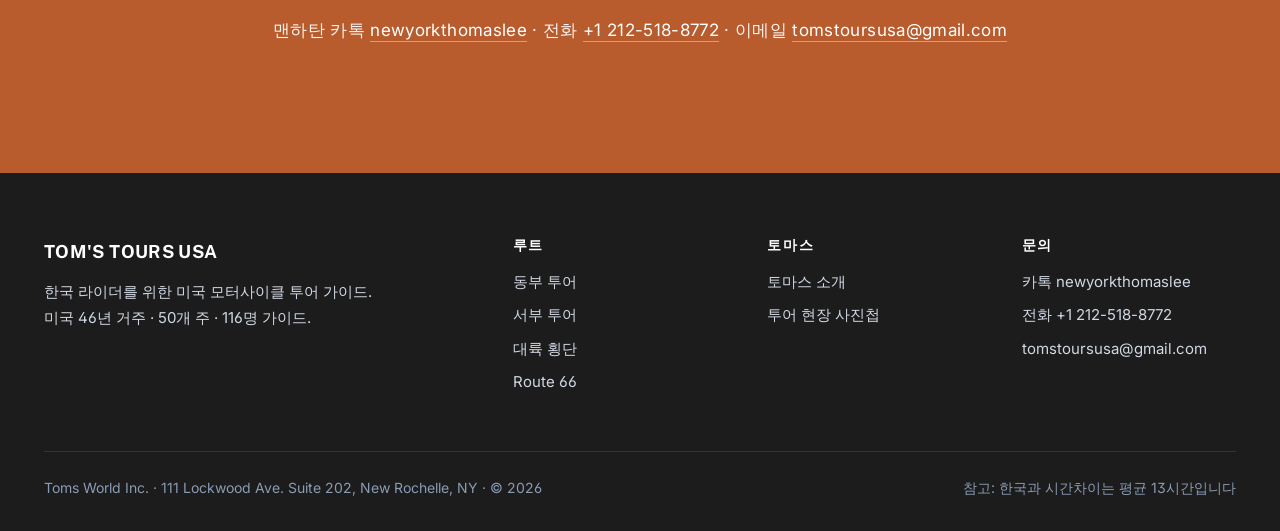
==== commit 38dfd8ba: "Contact: KakaoTalk guidance + single channel consolidation Site-wide contact consolidation per Found" ====
--- a/index.html
+++ b/index.html
@@ -424,9 +424,9 @@
     <h2>당신의 라이딩, 토마스와 함께 시작하세요</h2>
     <p>카톡으로 가장 빠르게 답변드립니다</p>
     <div class="btn-row">
-      <a href="kakaotalk://friendsearch?id=Tomstoursusa" class="btn btn-on-teal">KAKAOTALK 상담 → Tomstoursusa</a>
-    </div>
-    <p class="teal-cta-meta">맨하탄 카톡 <a href="kakaotalk://friendsearch?id=newyorkthomaslee">newyorkthomaslee</a> · 전화 <a href="tel:212-518-8772">212-518-8772</a> · 이메일 <a href="mailto:tomstoursusa@gmail.com">tomstoursusa@gmail.com</a></p>
+      <a href="kakaotalk://friendsearch?id=newyorkthomaslee" class="btn btn-on-teal">KAKAOTALK 상담 → newyorkthomaslee</a>
+    </div>
+    <p class="teal-cta-meta">맨하탄 카톡 <a href="kakaotalk://friendsearch?id=newyorkthomaslee">newyorkthomaslee</a> · 전화 <a href="tel:+12125188772">+1 212-518-8772</a> · 이메일 <a href="mailto:tomstoursusa@gmail.com">tomstoursusa@gmail.com</a></p>
   </div>
 </section>
 
@@ -457,8 +457,8 @@
       <div>
         <h4>문의</h4>
         <ul>
-          <li>카톡 Tomstoursusa · newyorkthomaslee</li>
-          <li>전화 212-518-8772</li>
+          <li>카톡 newyorkthomaslee</li>
+          <li>전화 +1 212-518-8772</li>
           <li>tomstoursusa@gmail.com</li>
         </ul>
       </div>
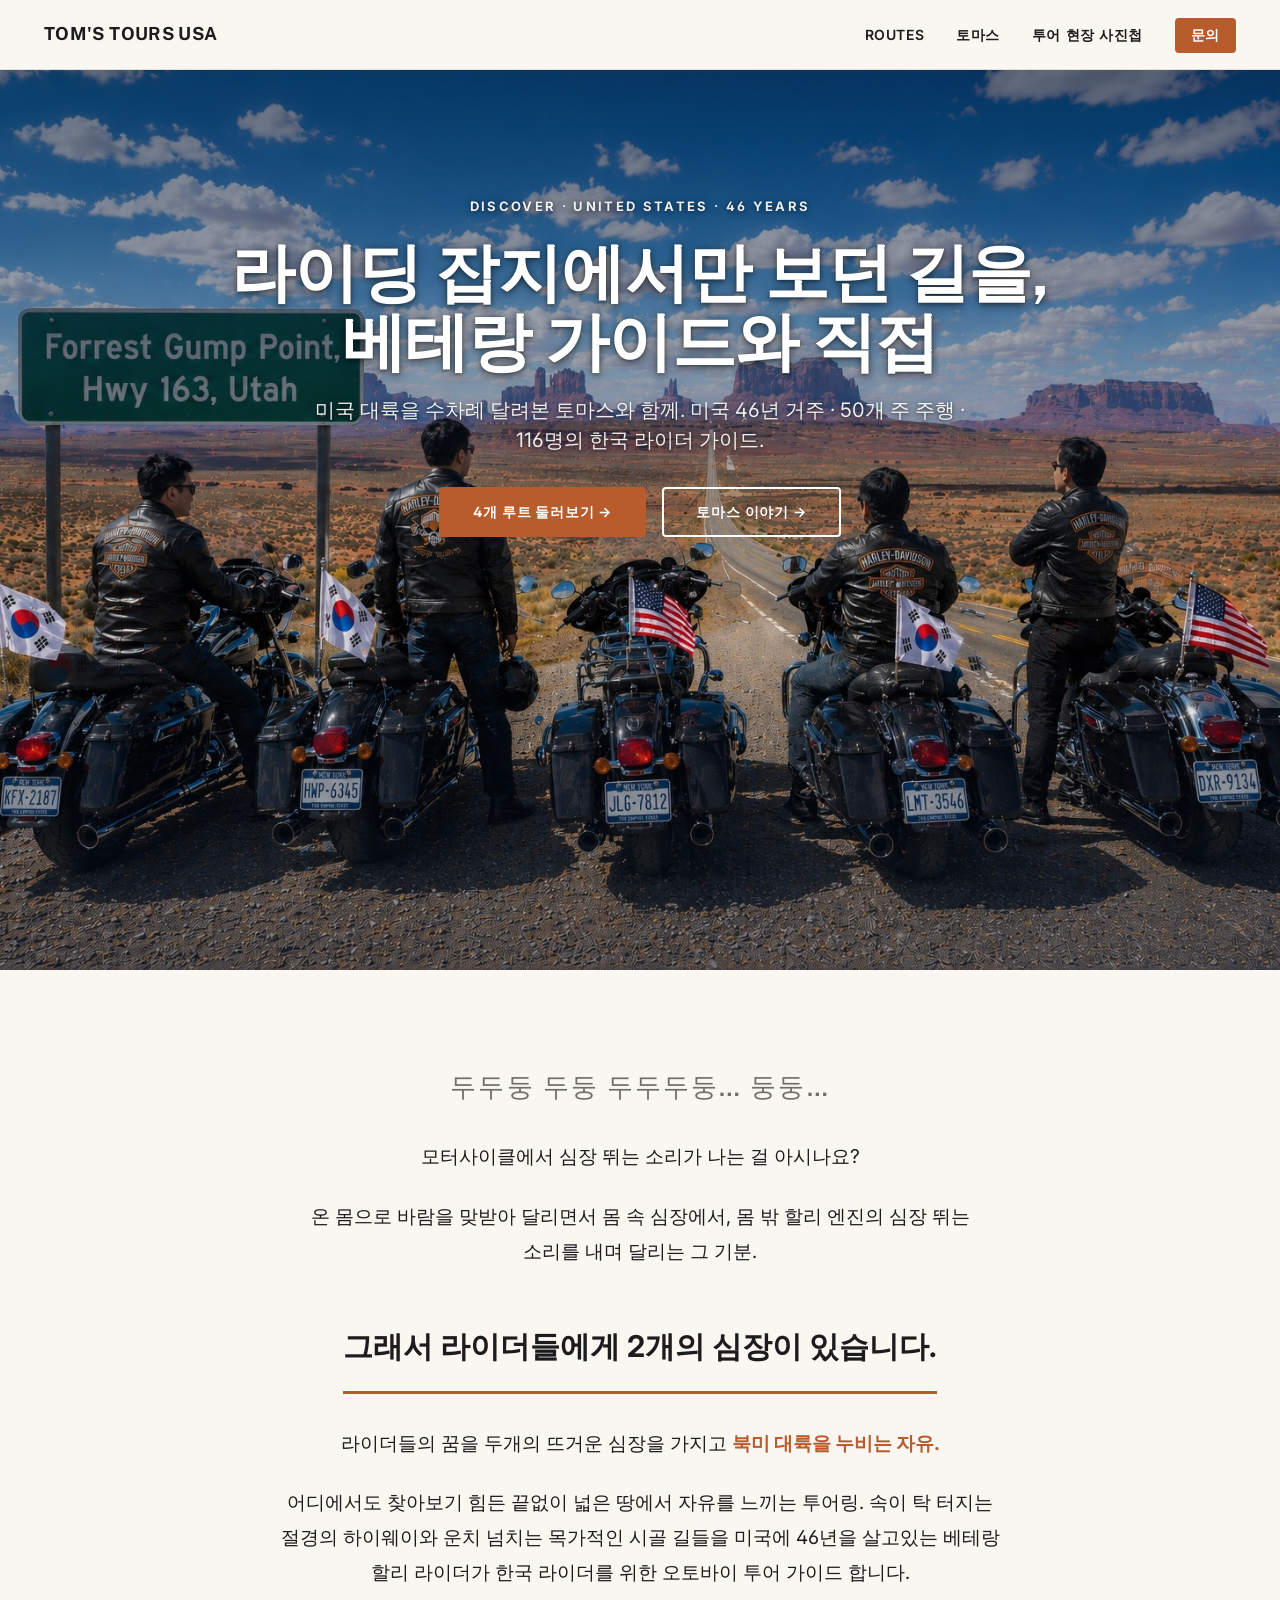
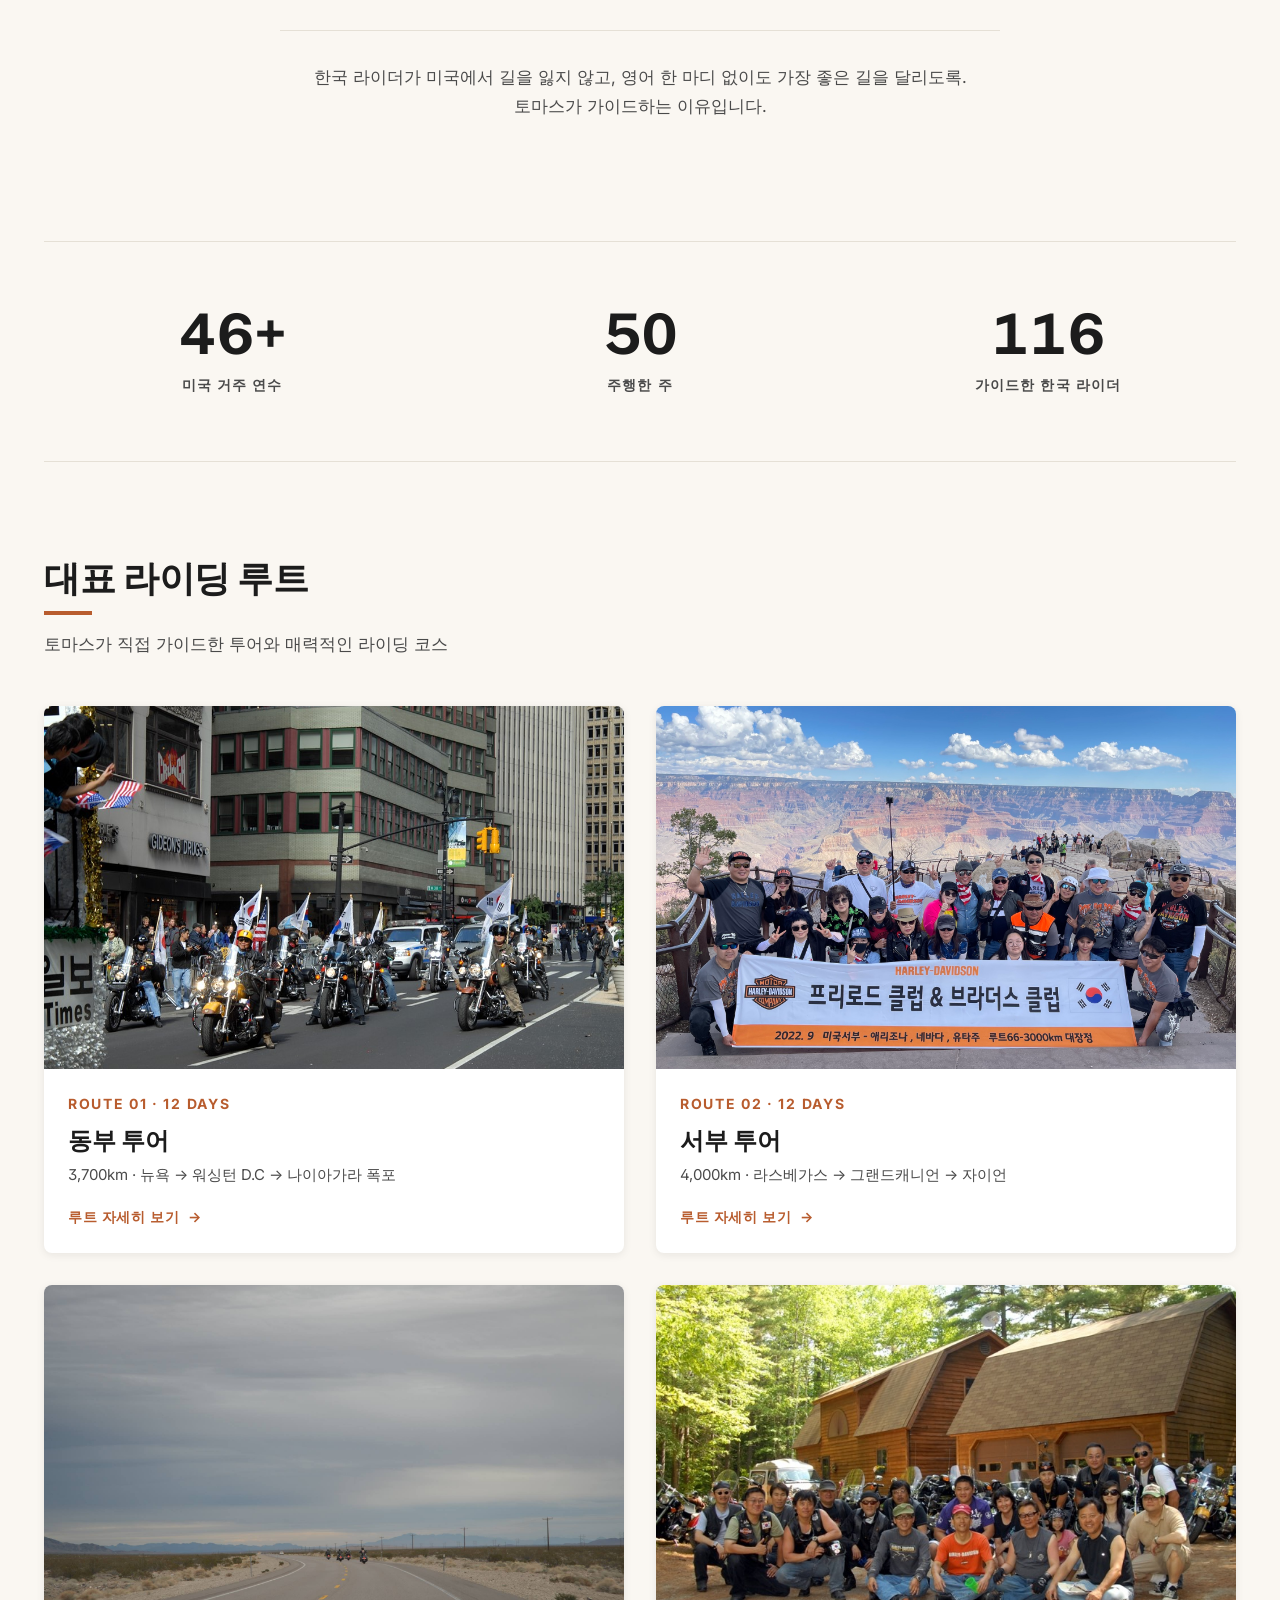
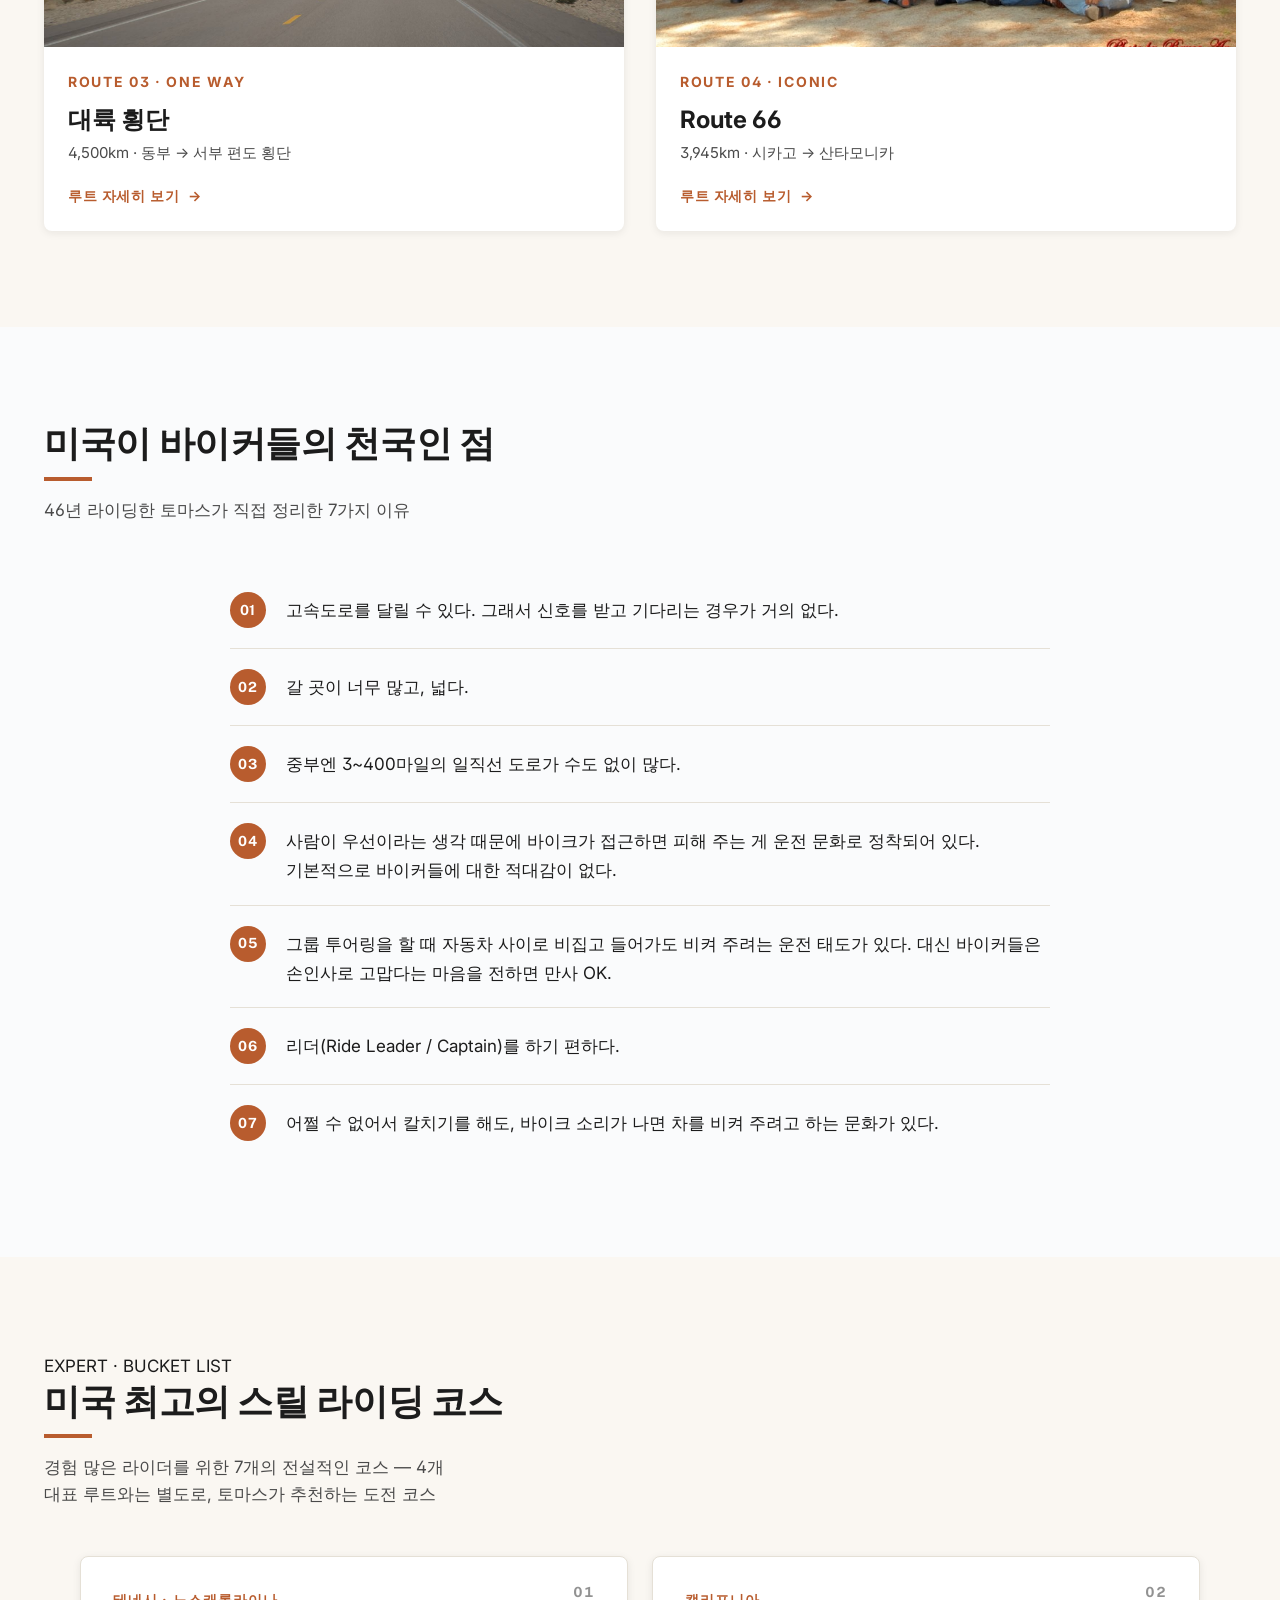
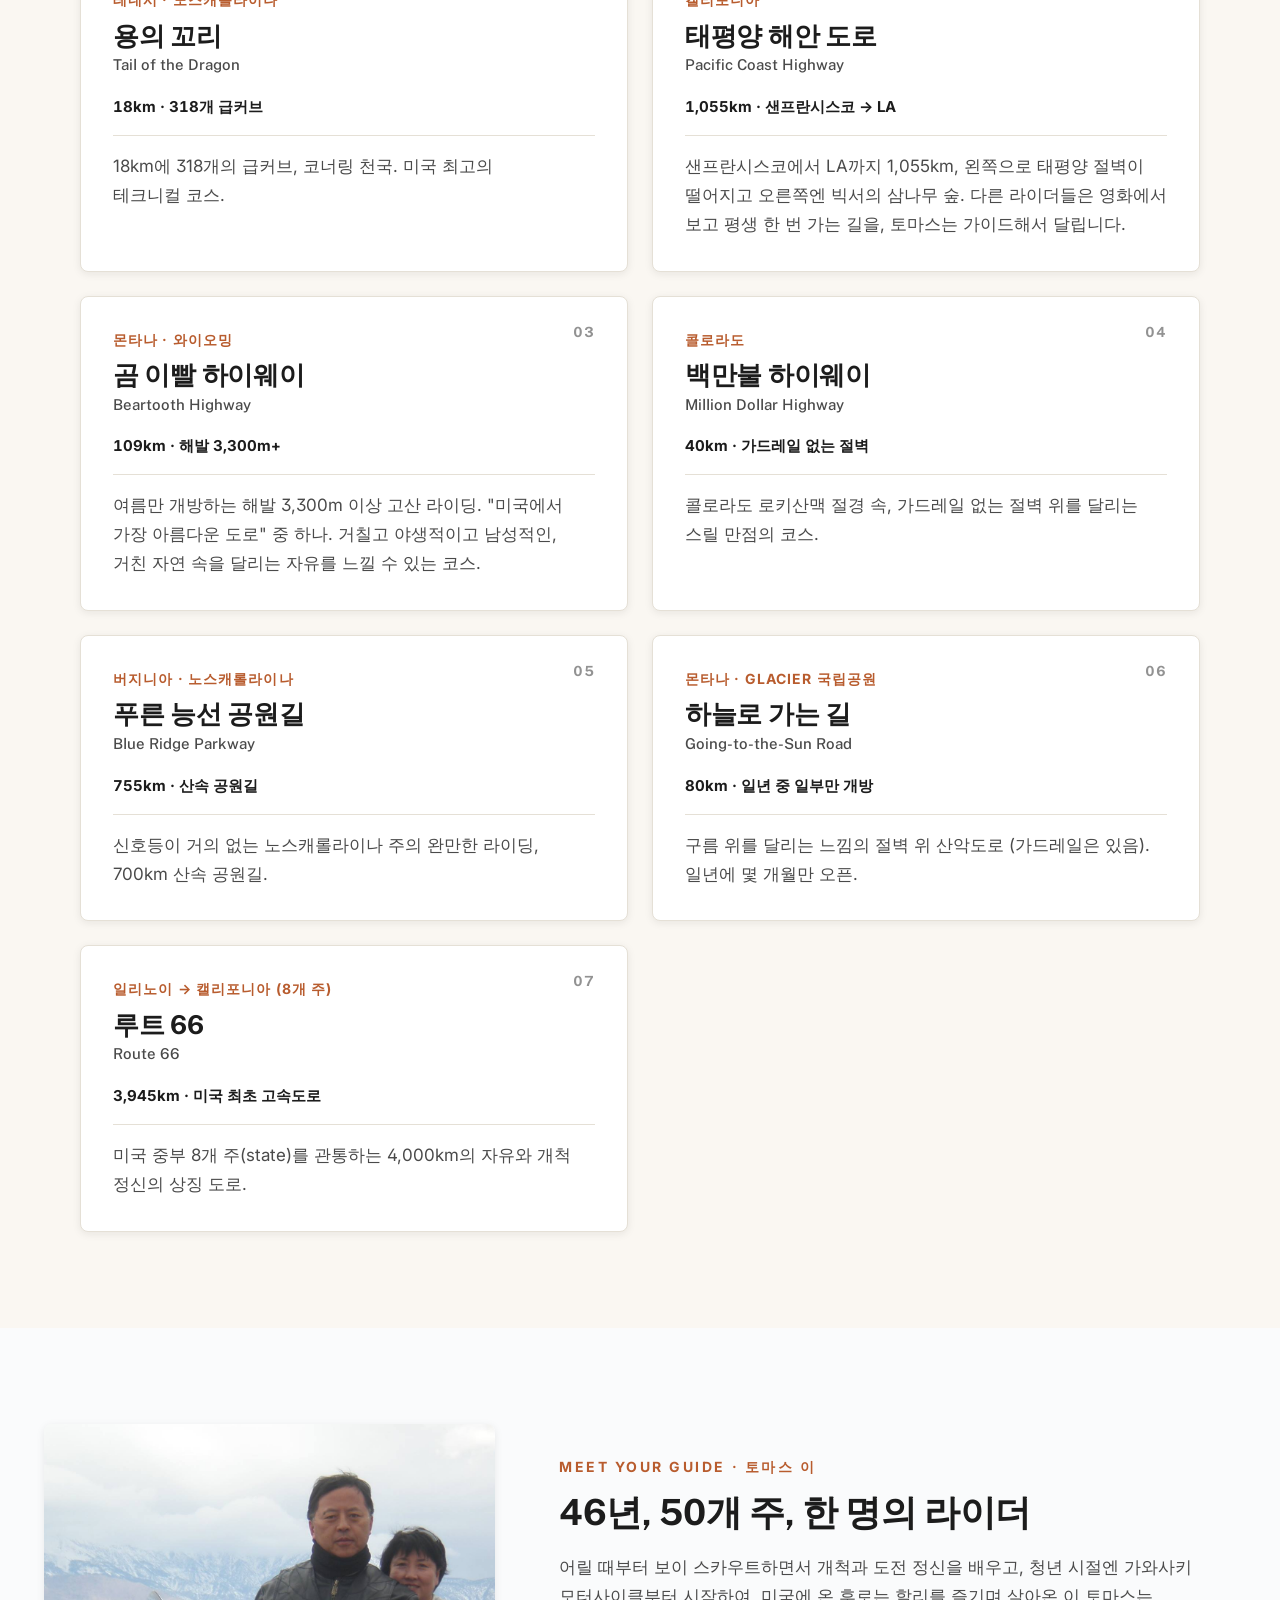
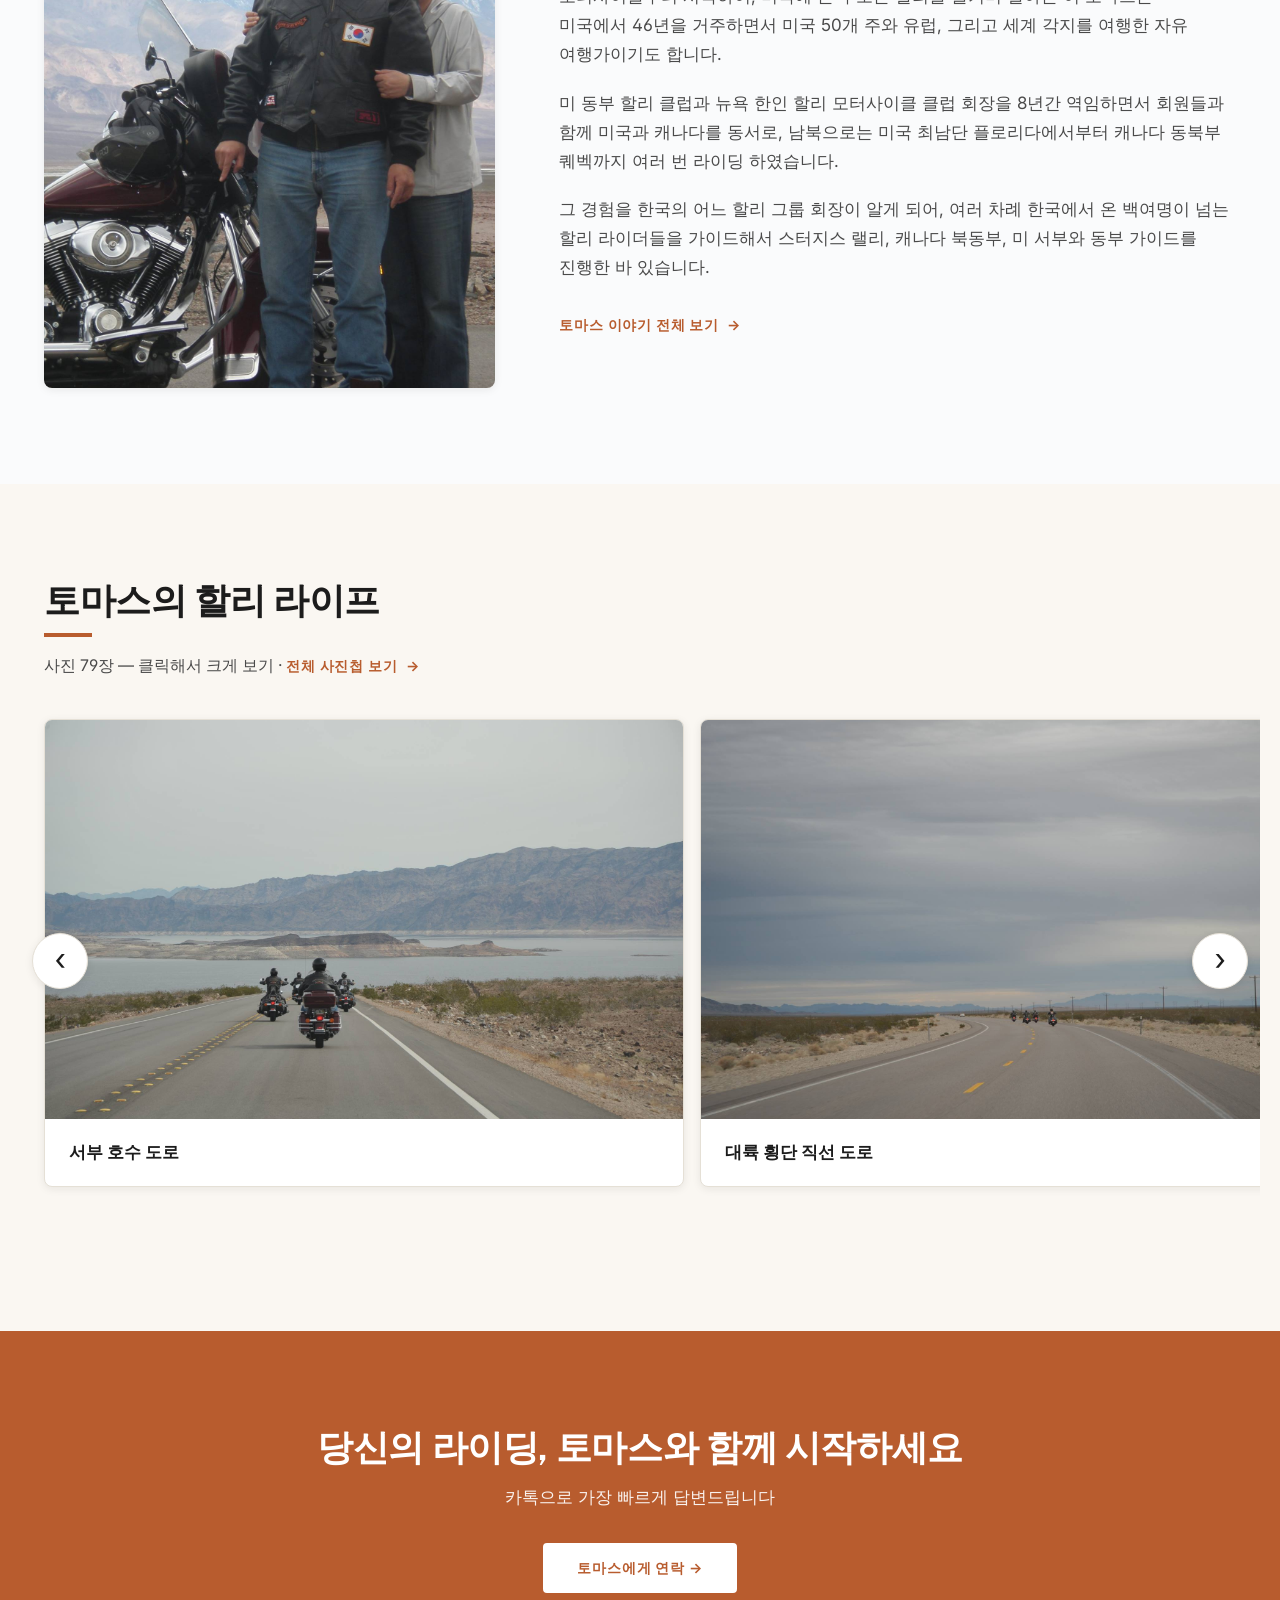
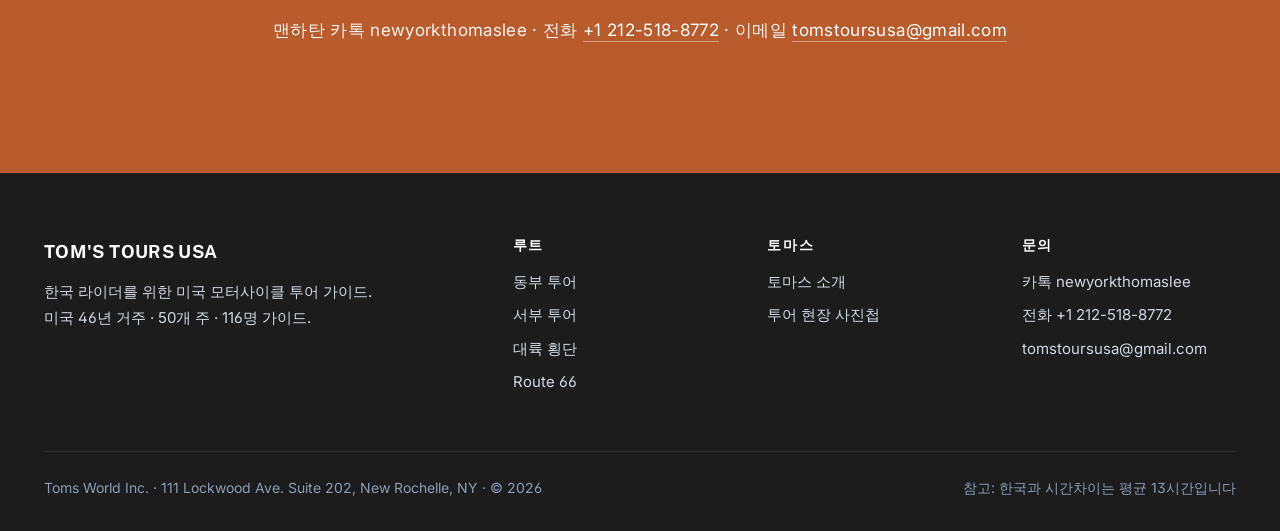
==== commit fb200c57: "Contact redesign + site-wide gallery lightbox + eyebrow color Three things in one batch per Founder " ====
--- a/index.html
+++ b/index.html
@@ -424,9 +424,9 @@
     <h2>당신의 라이딩, 토마스와 함께 시작하세요</h2>
     <p>카톡으로 가장 빠르게 답변드립니다</p>
     <div class="btn-row">
-      <a href="kakaotalk://friendsearch?id=newyorkthomaslee" class="btn btn-on-teal">KAKAOTALK 상담 → newyorkthomaslee</a>
-    </div>
-    <p class="teal-cta-meta">맨하탄 카톡 <a href="kakaotalk://friendsearch?id=newyorkthomaslee">newyorkthomaslee</a> · 전화 <a href="tel:+12125188772">+1 212-518-8772</a> · 이메일 <a href="mailto:tomstoursusa@gmail.com">tomstoursusa@gmail.com</a></p>
+      <a href="contact.html" class="btn btn-on-teal">토마스에게 연락 →</a>
+    </div>
+    <p class="teal-cta-meta">맨하탄 카톡 newyorkthomaslee · 전화 <a href="tel:+12125188772">+1 212-518-8772</a> · 이메일 <a href="mailto:tomstoursusa@gmail.com">tomstoursusa@gmail.com</a></p>
   </div>
 </section>
 
--- a/style.css
+++ b/style.css
@@ -177,12 +177,13 @@
   letter-spacing: 0.18em;
   font-size: 13px;
   font-weight: 700;
-  /* Brighter teal for AA contrast on photo + black gradient bottom.
-     #6BE3D5 → #7CF0E2 lifts luminance ~6% while keeping LP teal hue. */
-  color: #7CF0E2;
+  /* White at 0.92 opacity — works over all hero photos. Bright teal (#7CF0E2)
+     retired 2026-05-13 (Founder direction: didn't harmonize with photo browns/warms).
+     Strong shadow is the redundancy for variable sky/background luminance. */
+  color: #ffffff;
+  opacity: 0.92;
   margin-bottom: 20px;
-  /* Subtle text-shadow shores up contrast over variable photo backgrounds */
-  text-shadow: 0 1px 2px rgba(0,0,0,0.45);
+  text-shadow: 0 1px 6px rgba(0,0,0,0.55), 0 0 1px rgba(0,0,0,0.4);
 }
 .hero h1 {
   font-size: 64px;
@@ -1436,3 +1437,152 @@
   .hero--portrait img { object-position: center 12%; }
   .hero--portrait { aspect-ratio: 3 / 4; min-height: 520px; }
 }
+
+
+/* ============================================================
+   CONTACT PAGE — single-section magazine card
+   ============================================================ */
+.contact-page-card {
+  max-width: 760px;
+  margin: 0 auto;
+  background: #ffffff;
+  border: 1px solid var(--rule, #e8e8ed);
+  border-radius: 16px;
+  padding: 56px 48px;
+  box-shadow: 0 24px 64px rgba(0,0,0,0.04);
+}
+@media (max-width: 640px) {
+  .contact-page-card { padding: 40px 24px; border-radius: 12px; }
+}
+.contact-eyebrow {
+  text-transform: uppercase;
+  letter-spacing: 0.22em;
+  font-size: 12px;
+  font-weight: 700;
+  color: var(--ink-soft, #4a4a4a);
+  text-align: center;
+  margin-bottom: 16px;
+}
+.contact-headline {
+  font-family: 'Inter', 'Pretendard Variable', sans-serif;
+  font-size: 32px;
+  font-weight: 500;
+  line-height: 1.25;
+  letter-spacing: -0.02em;
+  color: var(--ink, #1c1c1c);
+  text-align: center;
+  margin-bottom: 40px;
+}
+@media (max-width: 640px) {
+  .contact-headline { font-size: 26px; margin-bottom: 32px; }
+}
+/* The ID display — the centerpiece of the page */
+.contact-id-block {
+  text-align: center;
+  padding: 32px 24px;
+  background: var(--paper, #FAF7F2);
+  border-radius: 12px;
+  margin-bottom: 48px;
+}
+.contact-id-label {
+  font-size: 12px;
+  text-transform: uppercase;
+  letter-spacing: 0.18em;
+  color: var(--ink-soft, #4a4a4a);
+  margin-bottom: 10px;
+}
+.contact-id-display {
+  font-family: 'Pretendard Variable', 'Inter', sans-serif;
+  font-size: 44px;
+  font-weight: 700;
+  letter-spacing: -0.025em;
+  color: var(--ink, #1c1c1c);
+  margin-bottom: 12px;
+  word-break: break-all;
+  line-height: 1.1;
+}
+@media (max-width: 640px) {
+  .contact-id-display { font-size: 32px; }
+}
+.contact-id-hint {
+  font-size: 14px;
+  color: var(--ink-soft, #4a4a4a);
+}
+/* 3-step process */
+.contact-steps {
+  display: grid;
+  grid-template-columns: 1fr;
+  gap: 20px;
+  margin-bottom: 48px;
+}
+@media (min-width: 720px) {
+  .contact-steps {
+    grid-template-columns: repeat(3, 1fr);
+    gap: 24px;
+  }
+}
+.contact-step {
+  padding: 20px 0 20px 20px;
+  border-left: 3px solid var(--accent, #B85C2E);
+}
+.contact-step-num {
+  font-family: 'JetBrains Mono', 'Inter', monospace;
+  font-size: 28px;
+  font-weight: 700;
+  color: var(--accent, #B85C2E);
+  line-height: 1;
+  margin-bottom: 12px;
+  font-feature-settings: "tnum";
+}
+.contact-step-text {
+  font-size: 16px;
+  line-height: 1.6;
+  color: var(--ink, #1c1c1c);
+}
+.contact-step-text strong { font-weight: 700; }
+/* Fallback row */
+.contact-fallback {
+  text-align: center;
+  padding: 32px 0 28px;
+  border-top: 1px solid var(--rule, #e8e8ed);
+  margin-bottom: 8px;
+}
+.contact-fallback-label {
+  font-size: 12px;
+  text-transform: uppercase;
+  letter-spacing: 0.18em;
+  color: var(--ink-soft, #4a4a4a);
+  margin-bottom: 16px;
+}
+.contact-fallback-items {
+  font-size: 16px;
+  line-height: 1.9;
+  color: var(--ink, #1c1c1c);
+}
+.contact-fallback-items a {
+  color: var(--ink, #1c1c1c);
+  text-decoration: underline;
+  text-underline-offset: 4px;
+  text-decoration-thickness: 1px;
+}
+.contact-fallback-items a:hover { text-decoration-thickness: 2px; }
+/* Meta — timezone + address fine print */
+.contact-meta {
+  text-align: center;
+  font-size: 13px;
+  color: var(--ink-soft, #4a4a4a);
+  line-height: 1.7;
+  padding-top: 24px;
+  border-top: 1px solid var(--rule, #e8e8ed);
+}
+.contact-meta-address {
+  margin-top: 12px;
+  font-style: normal;
+}
+
+/* ============================================================
+   THUMB GALLERY — clickable cursor + hover lift
+   ============================================================ */
+.thumb { cursor: pointer; }
+.thumb:hover { transform: translateY(-2px); transition: transform 0.2s; }
+.masonry-item { cursor: pointer; }
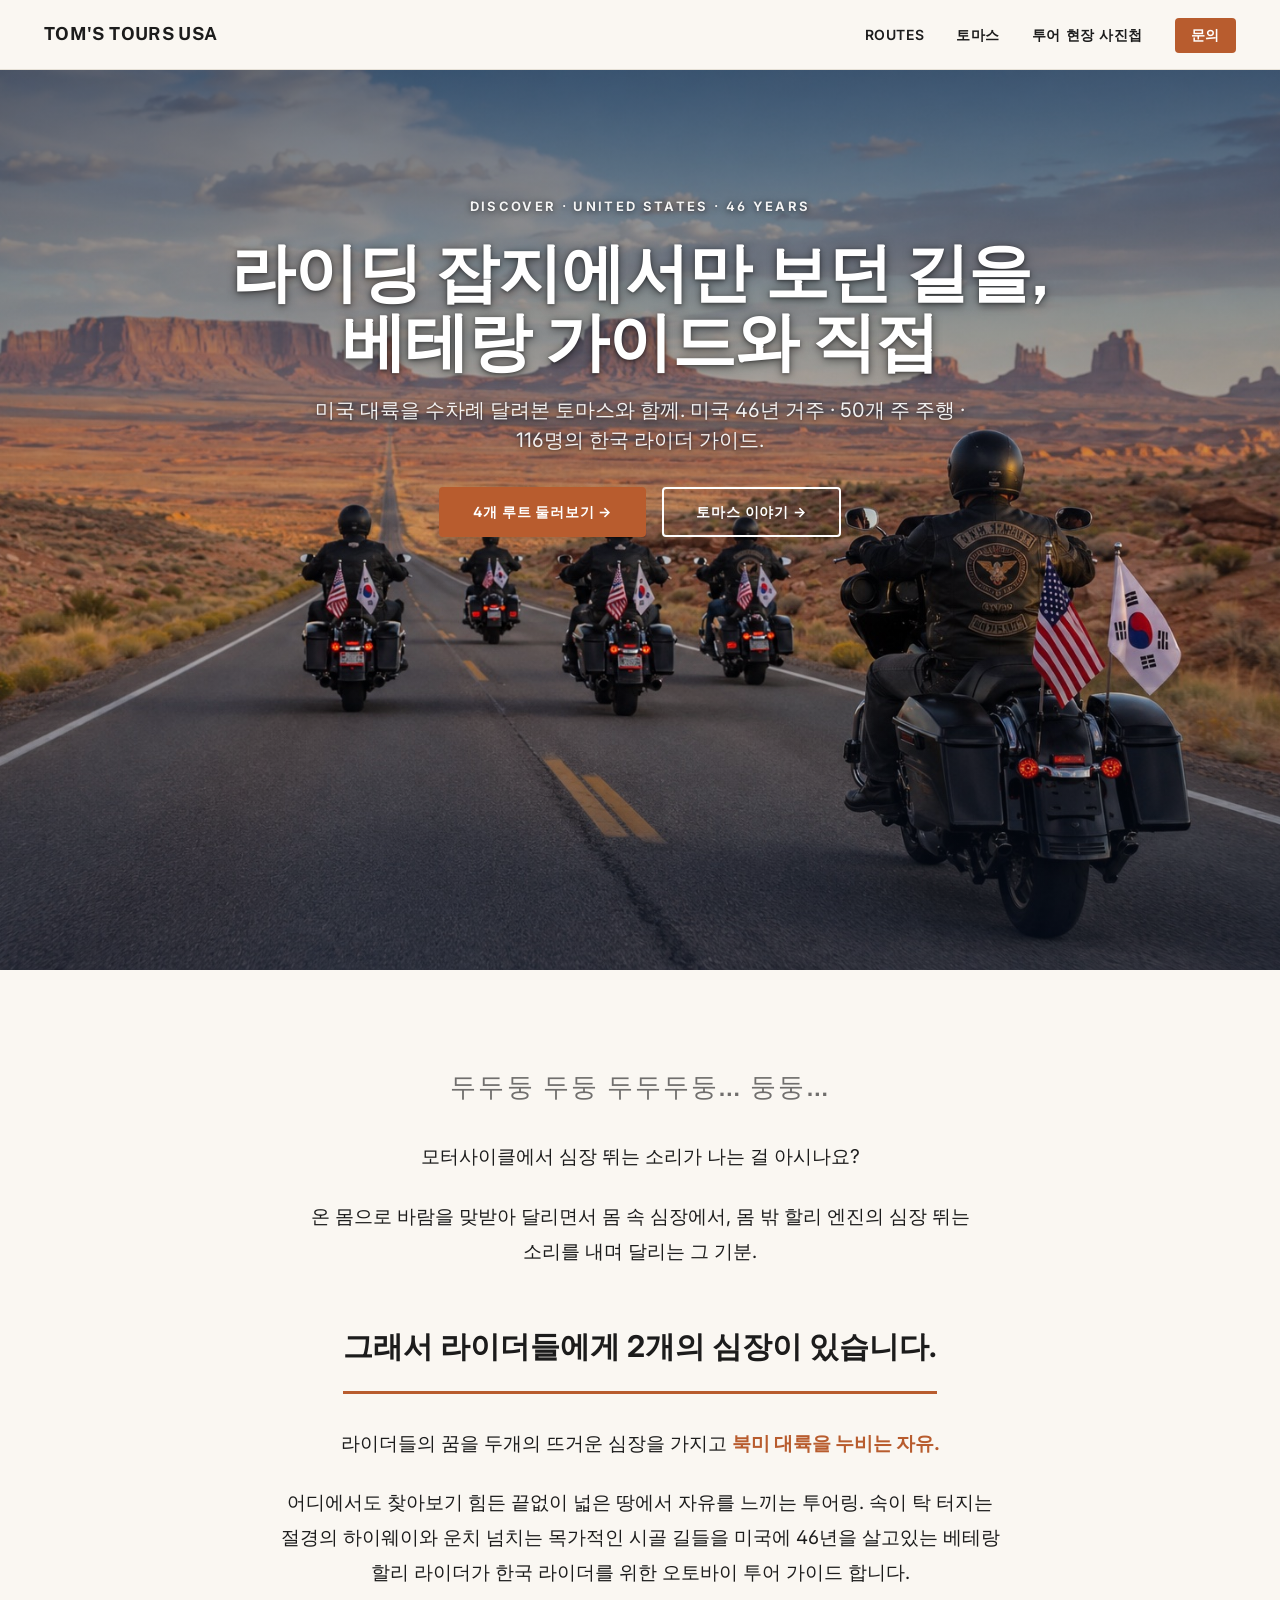
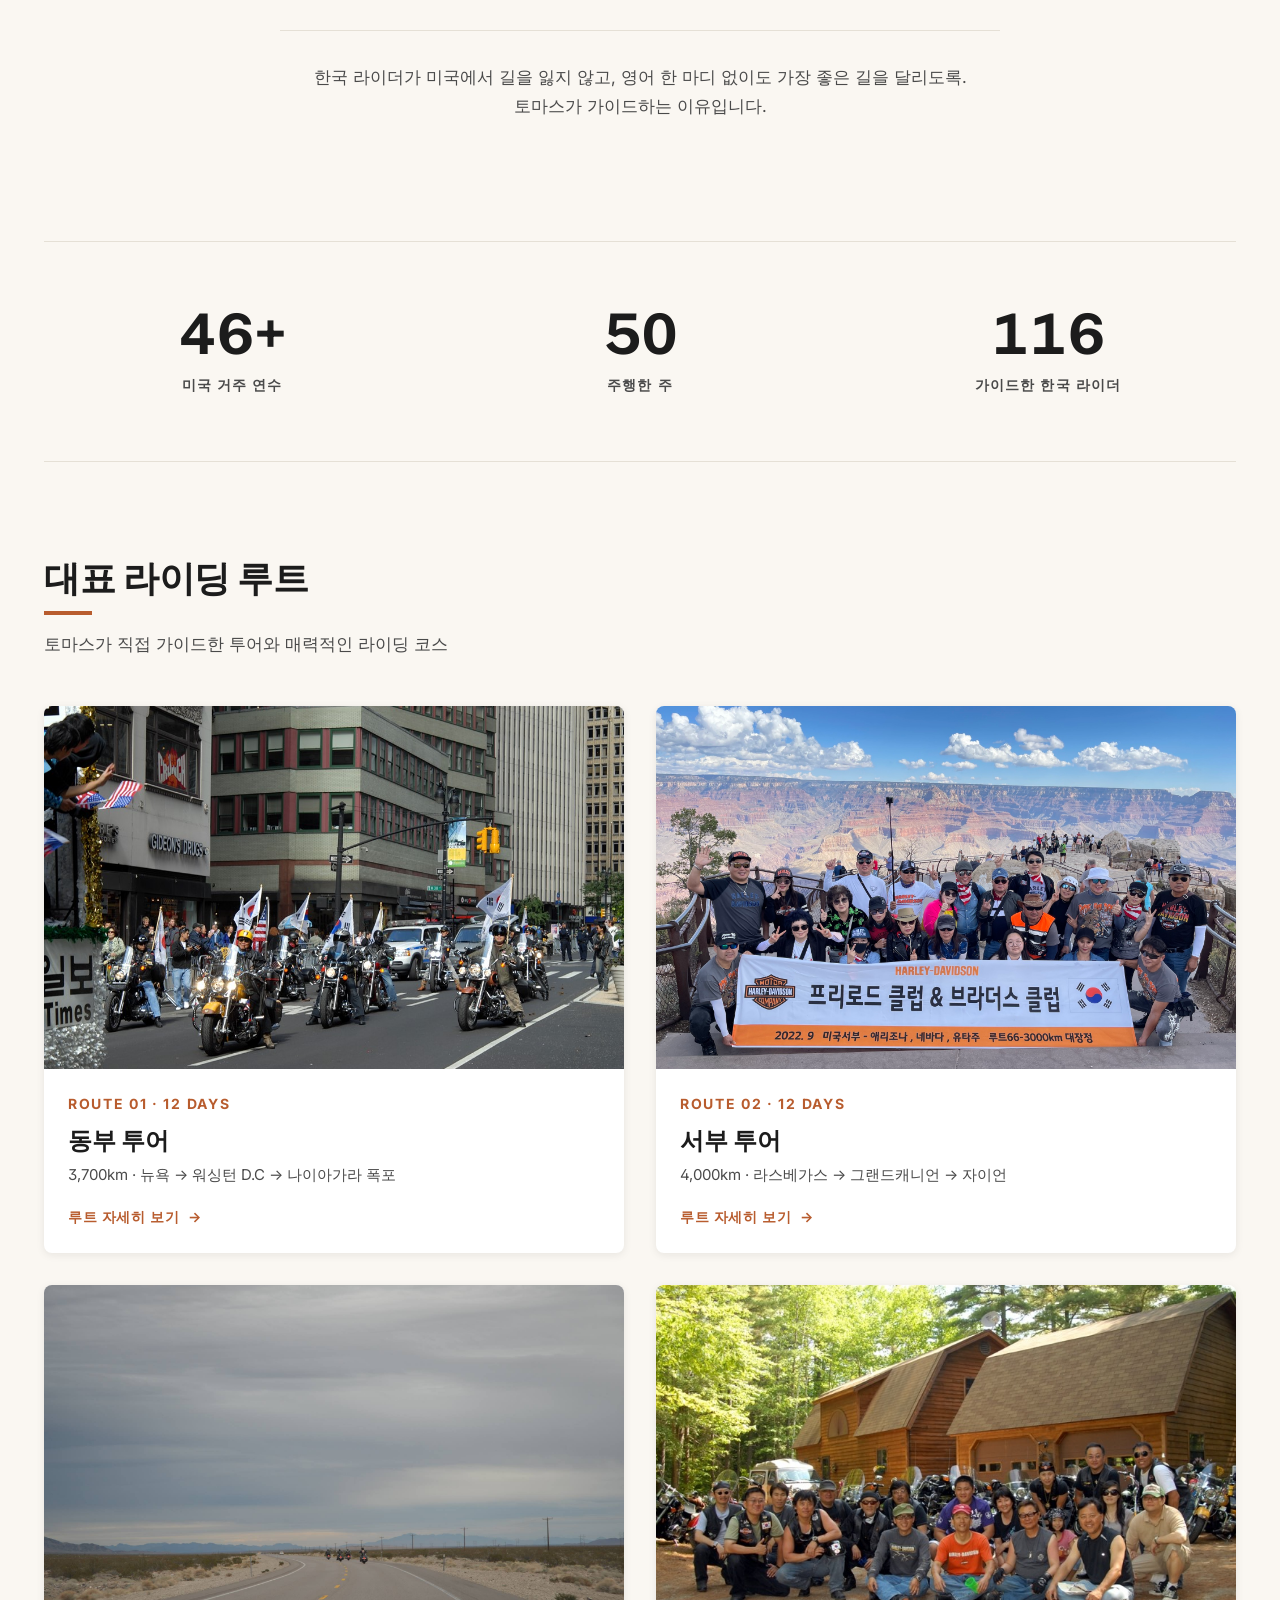
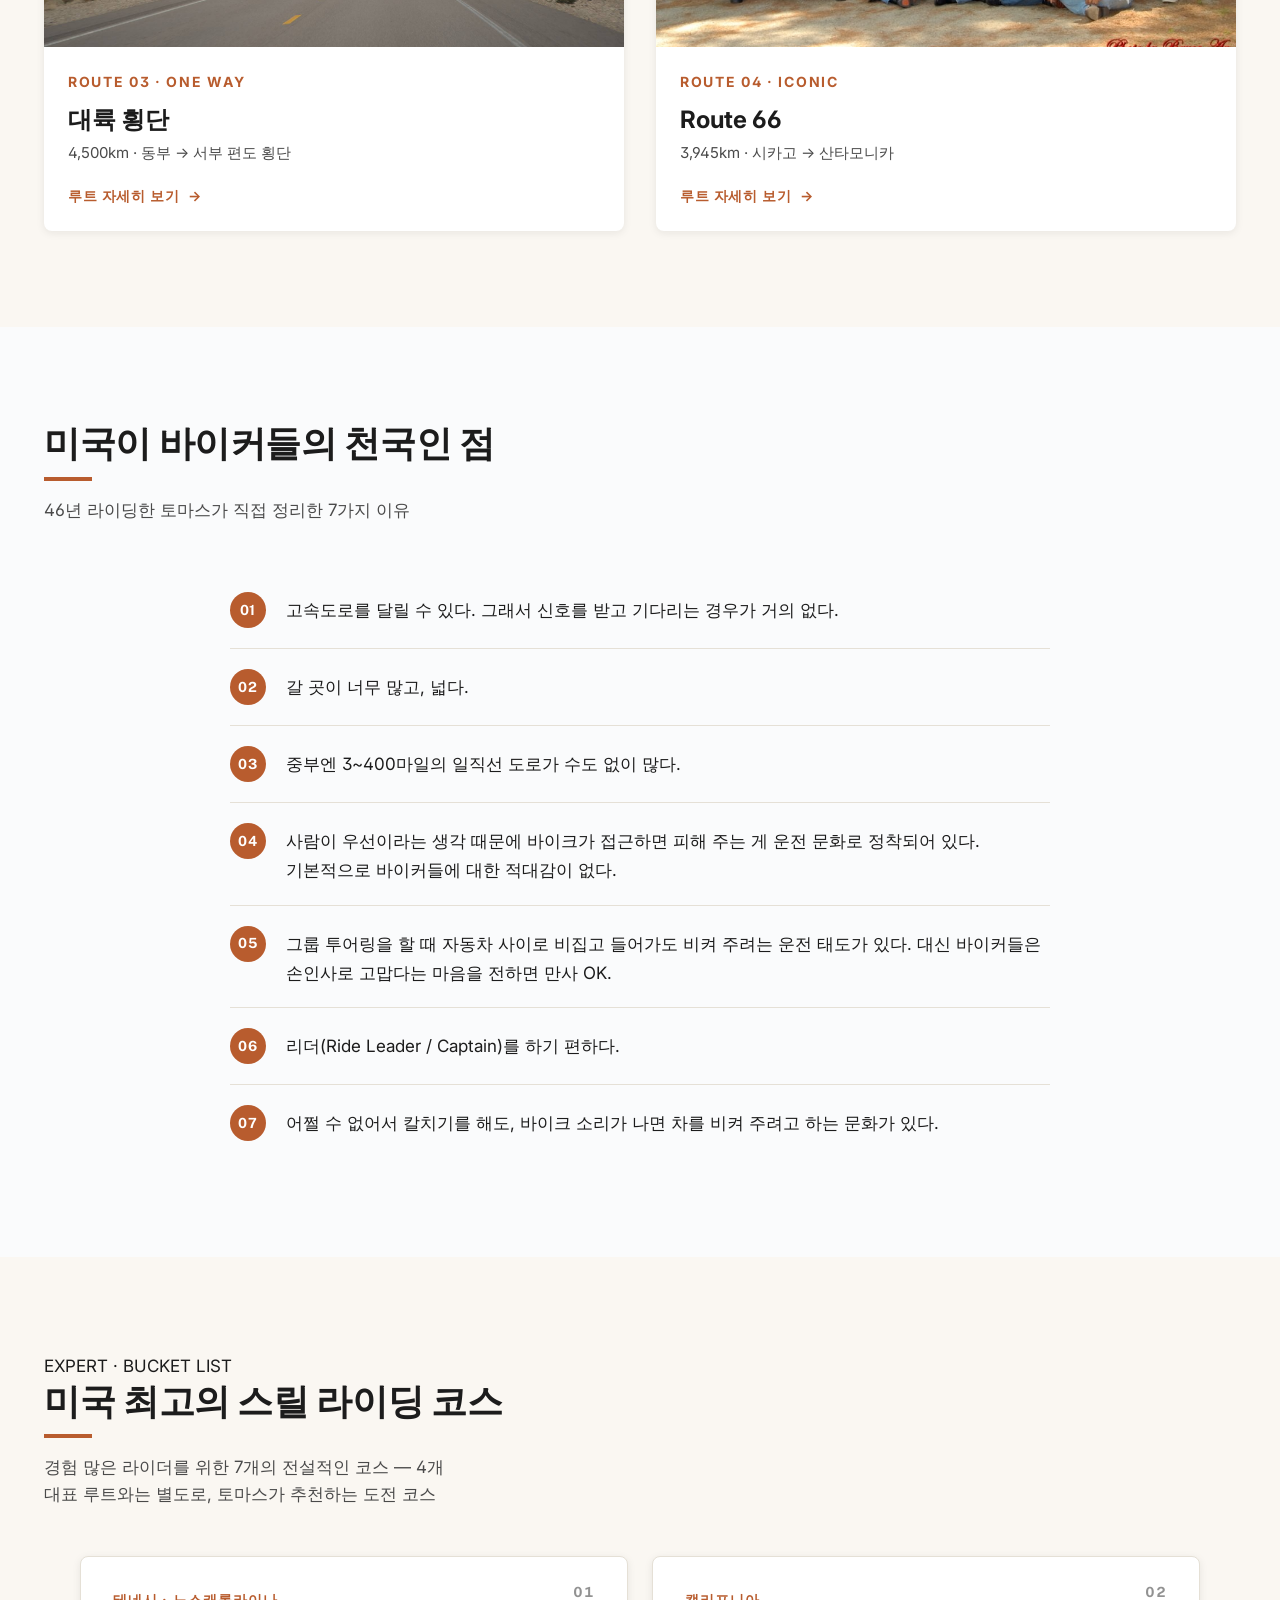
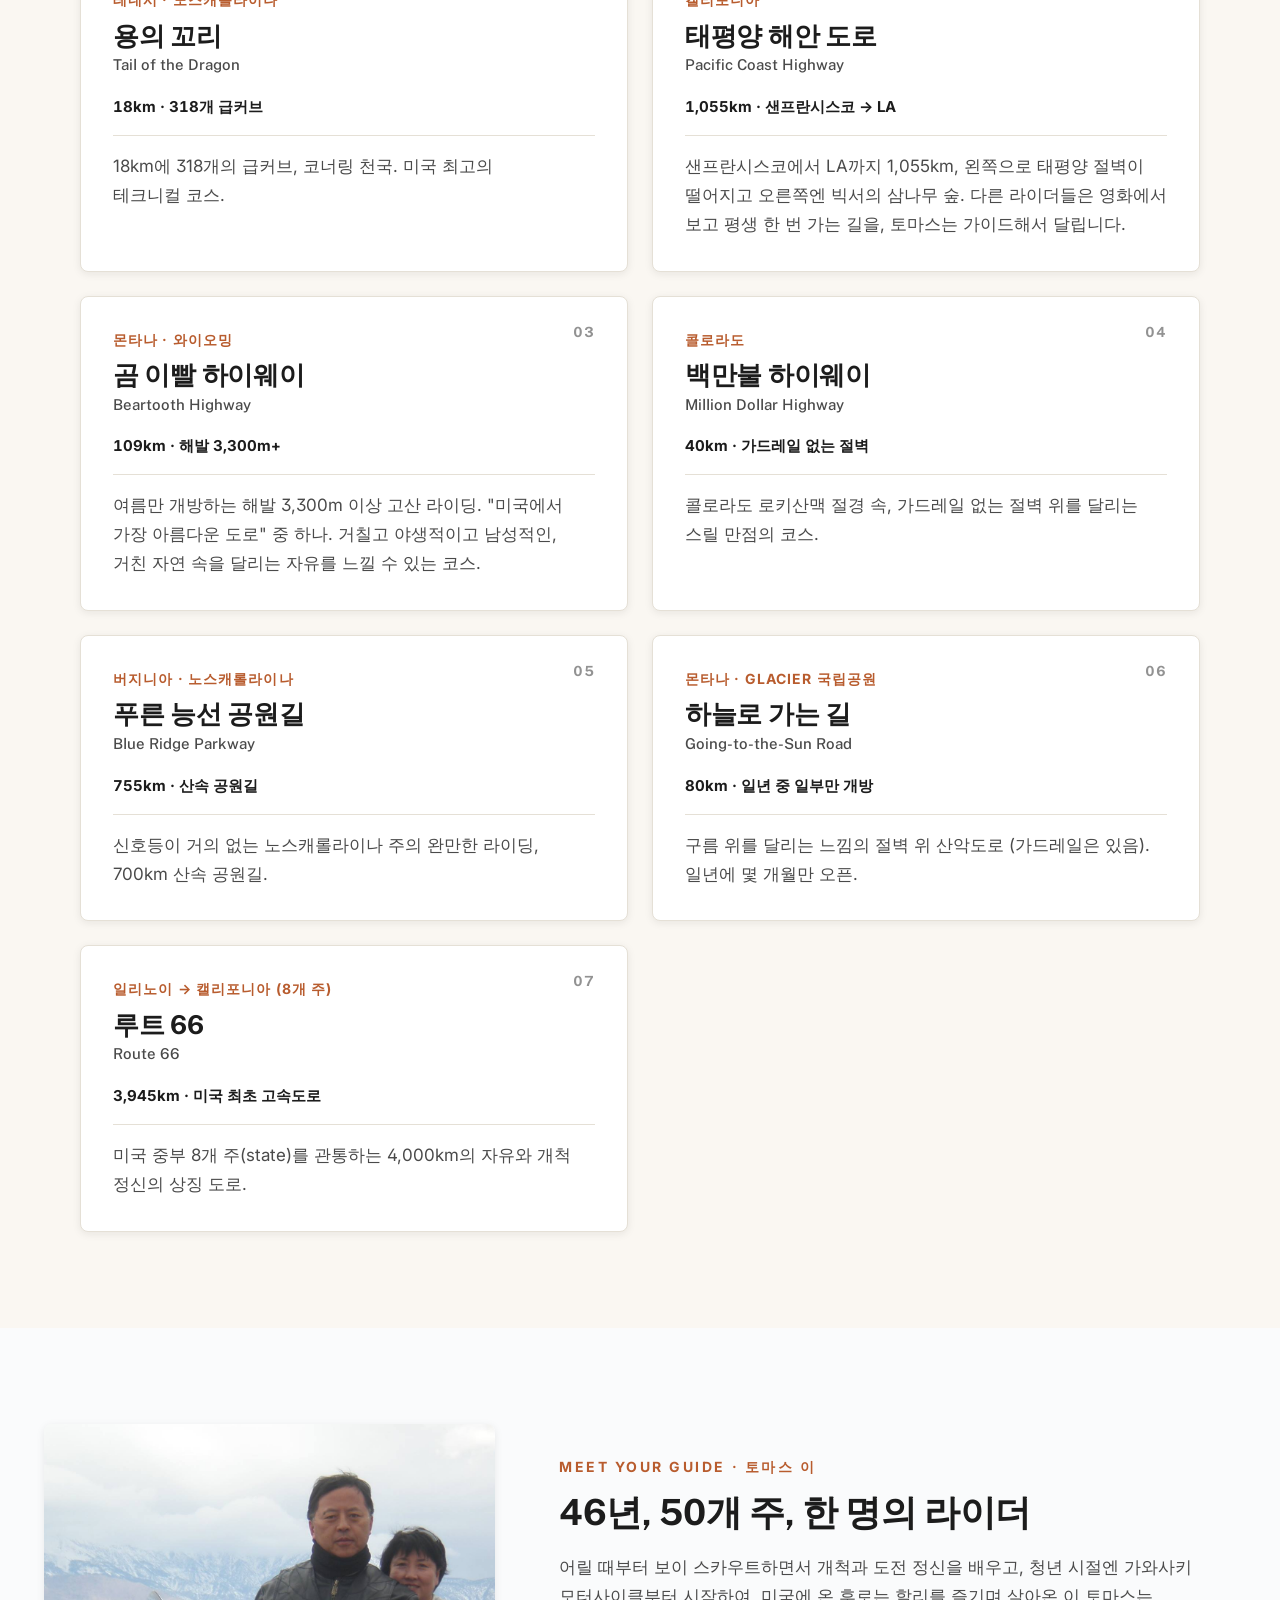
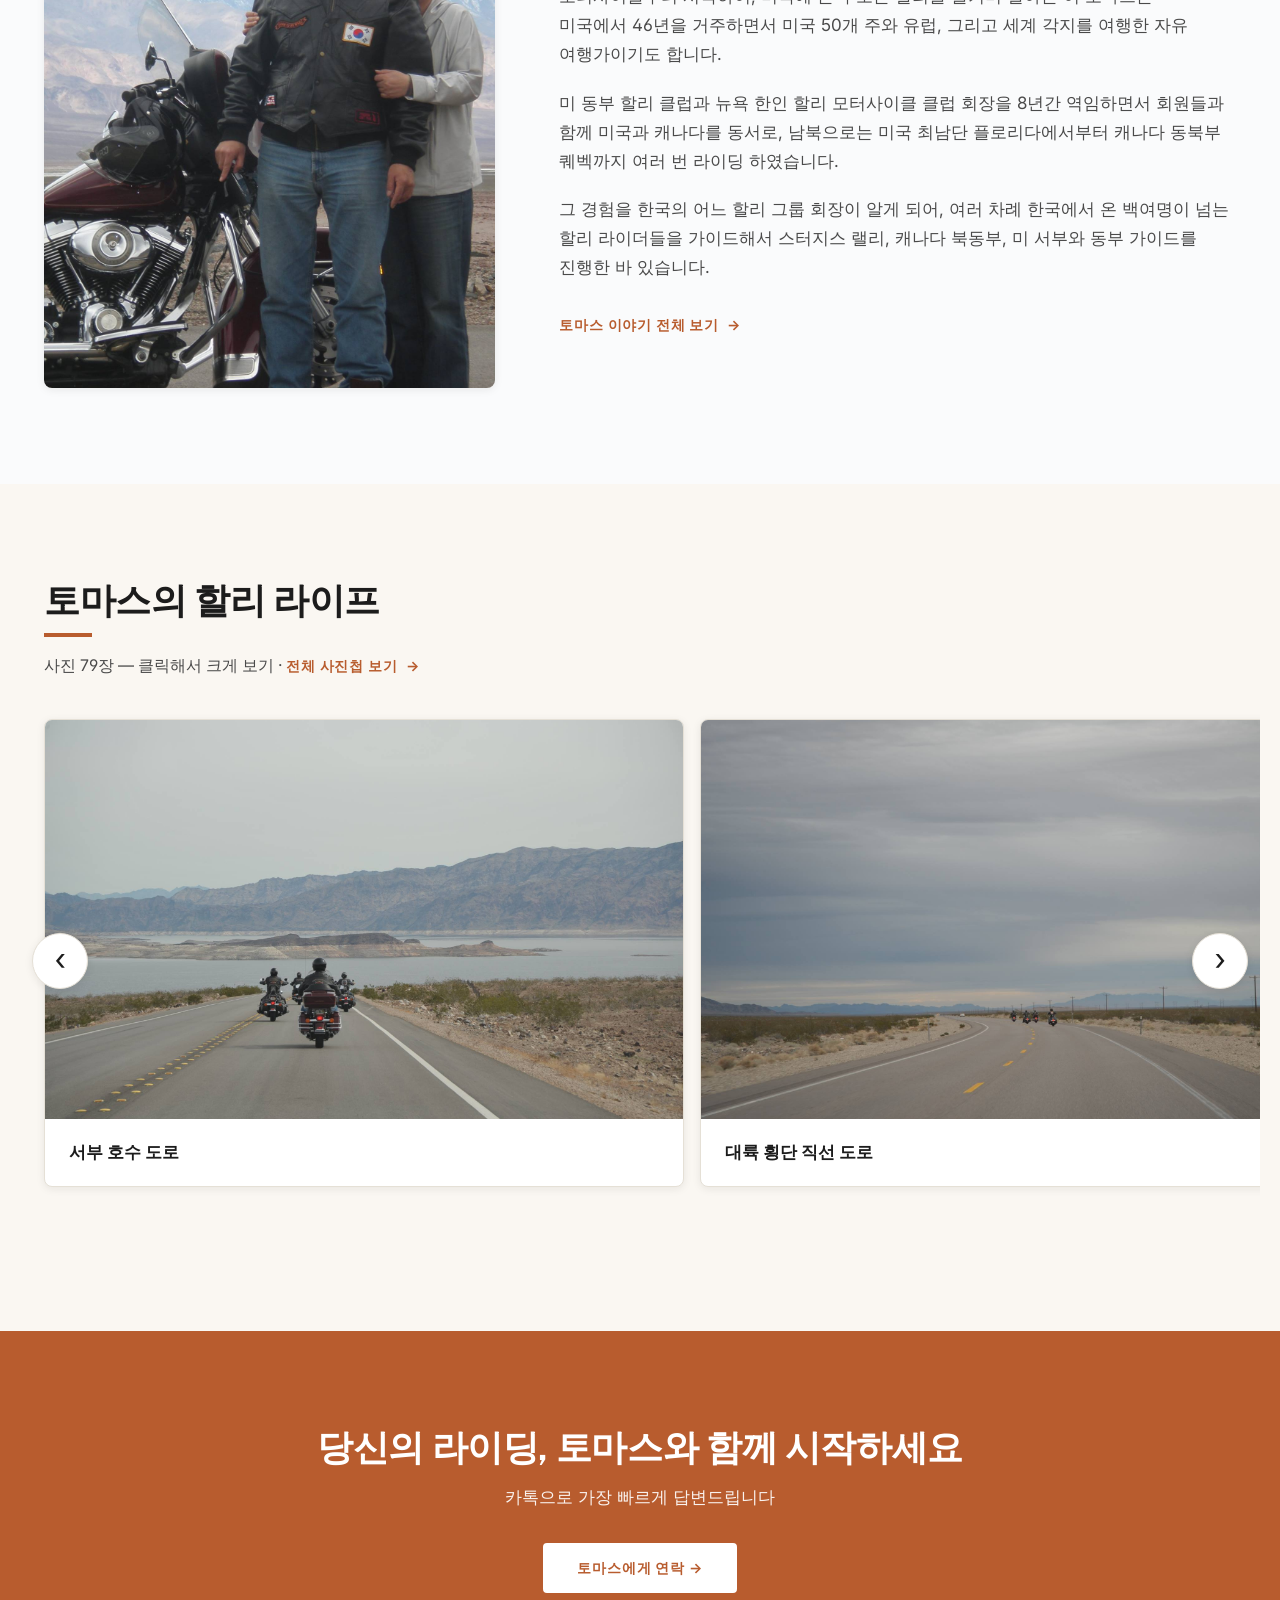
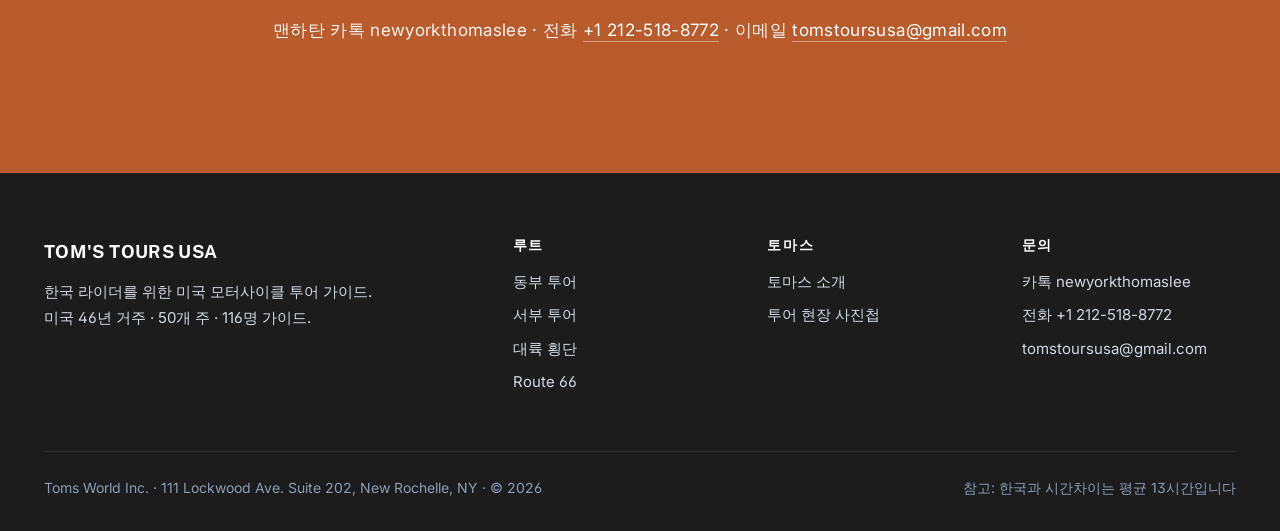
==== commit b5591949: "Hero: swap to sunset Monument Valley motion shot Founder-supplied new hero — five Korean riders in m" ====
--- a/index.html
+++ b/index.html
@@ -28,7 +28,7 @@
 
 <!-- HERO -->
 <section class="hero hero--full">
-  <img src="images/tom_photo_32_kakao_2026-05-09.jpg" alt="유타 163번 도로 Forrest Gump Point — 모뉴먼트 밸리를 바라보는 한국 라이더 다섯 명과 할리데이비슨" width="1536" height="1024" fetchpriority="high">
+  <img src="images/tom_photo_33_kakao_2026-05-13.jpg" alt="황혼의 유타 163번 도로를 달리는 한국 라이더 단체와 할리데이비슨 — 모뉴먼트 밸리로 향하는 길" width="1536" height="1024" fetchpriority="high">
   <div class="hero-inner">
     <div class="hero-eyebrow">DISCOVER · UNITED STATES · 46 YEARS</div>
     <h1>라이딩 잡지에서만 보던 길을,<br class="br-desktop">베테랑 가이드와 직접</h1>
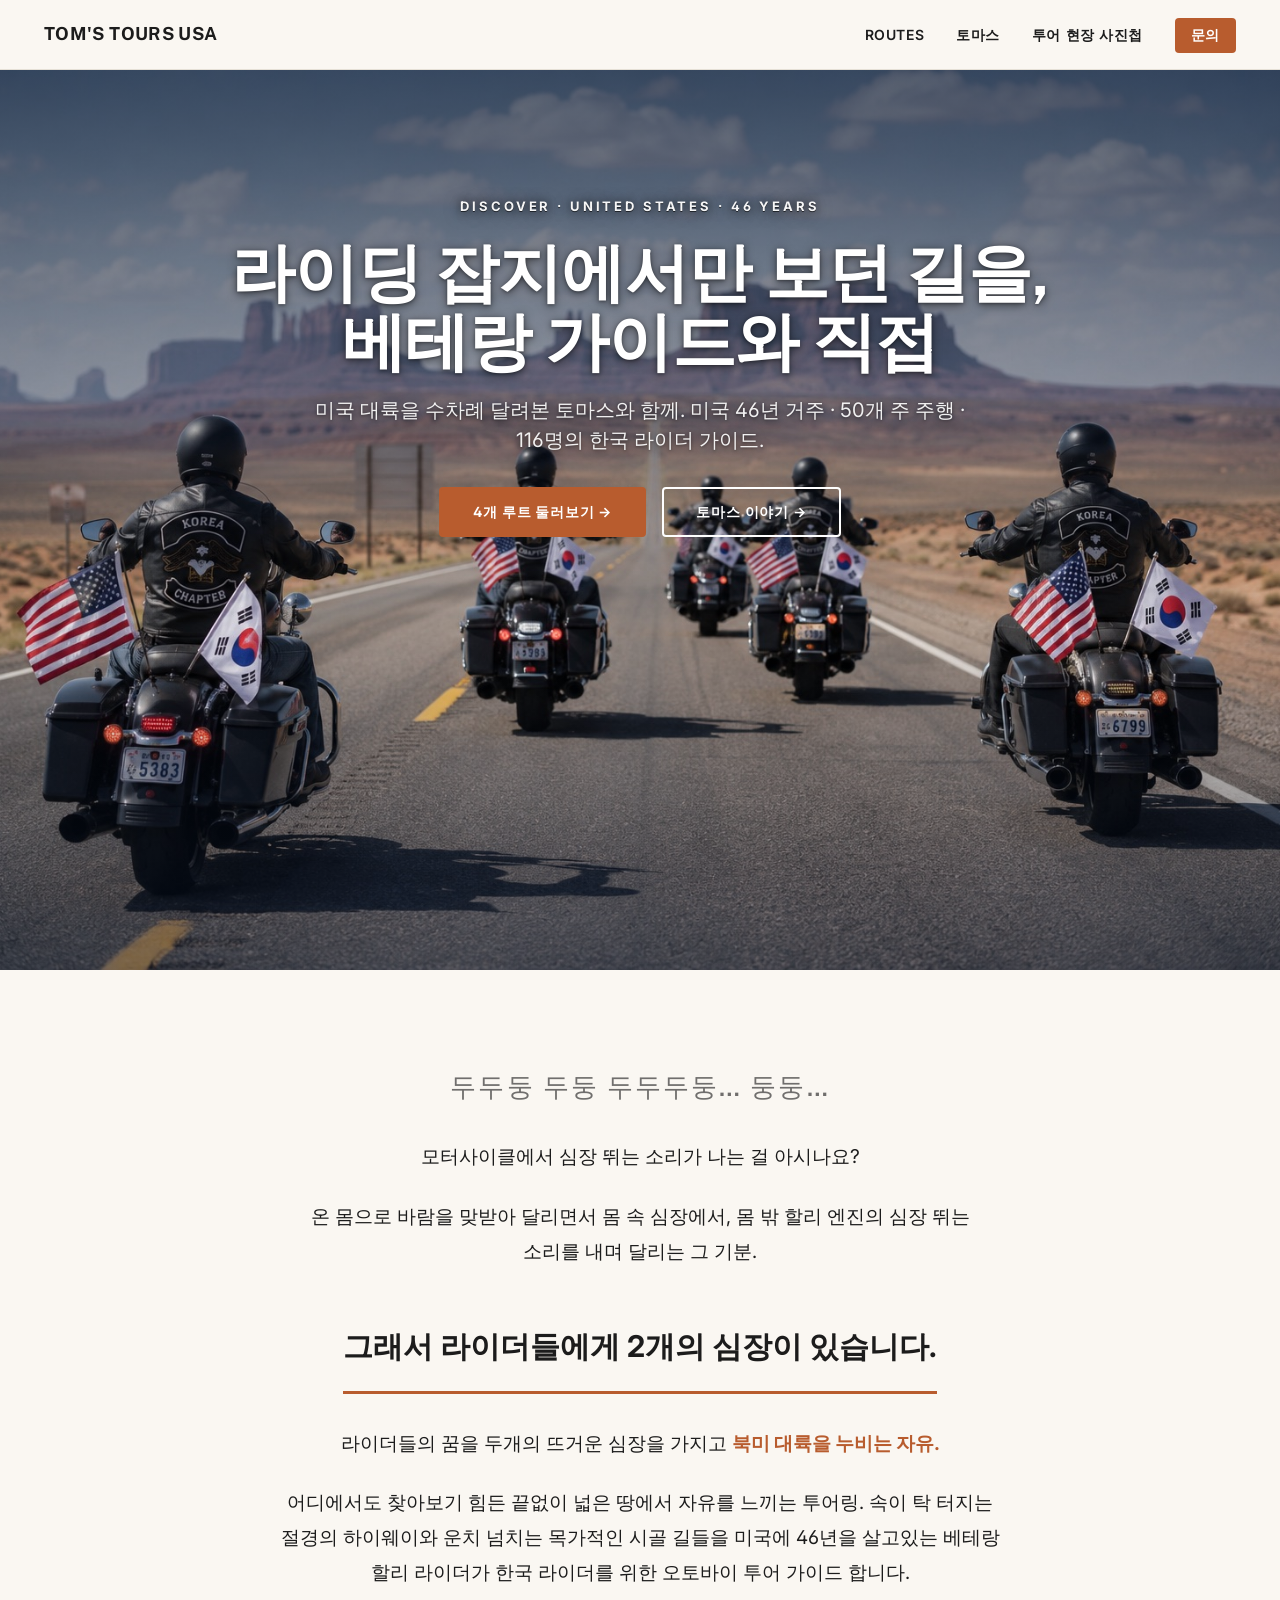
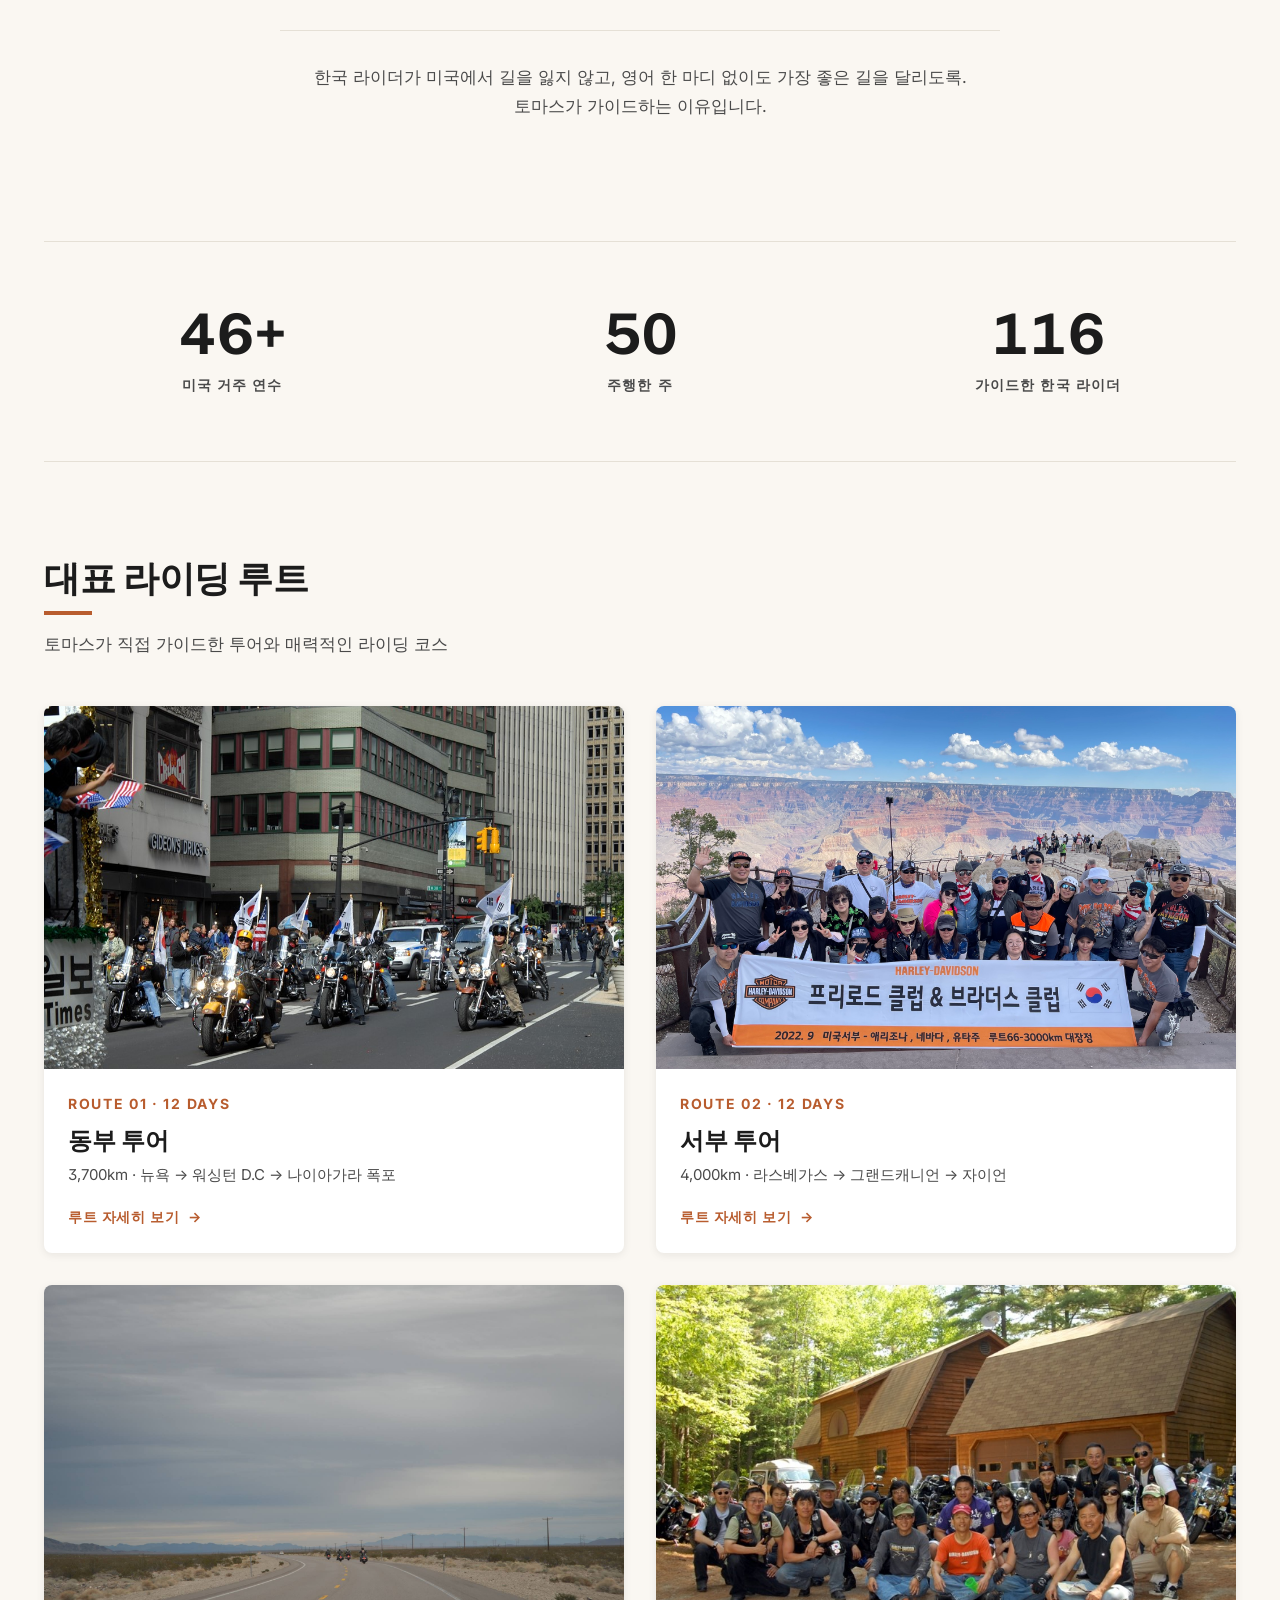
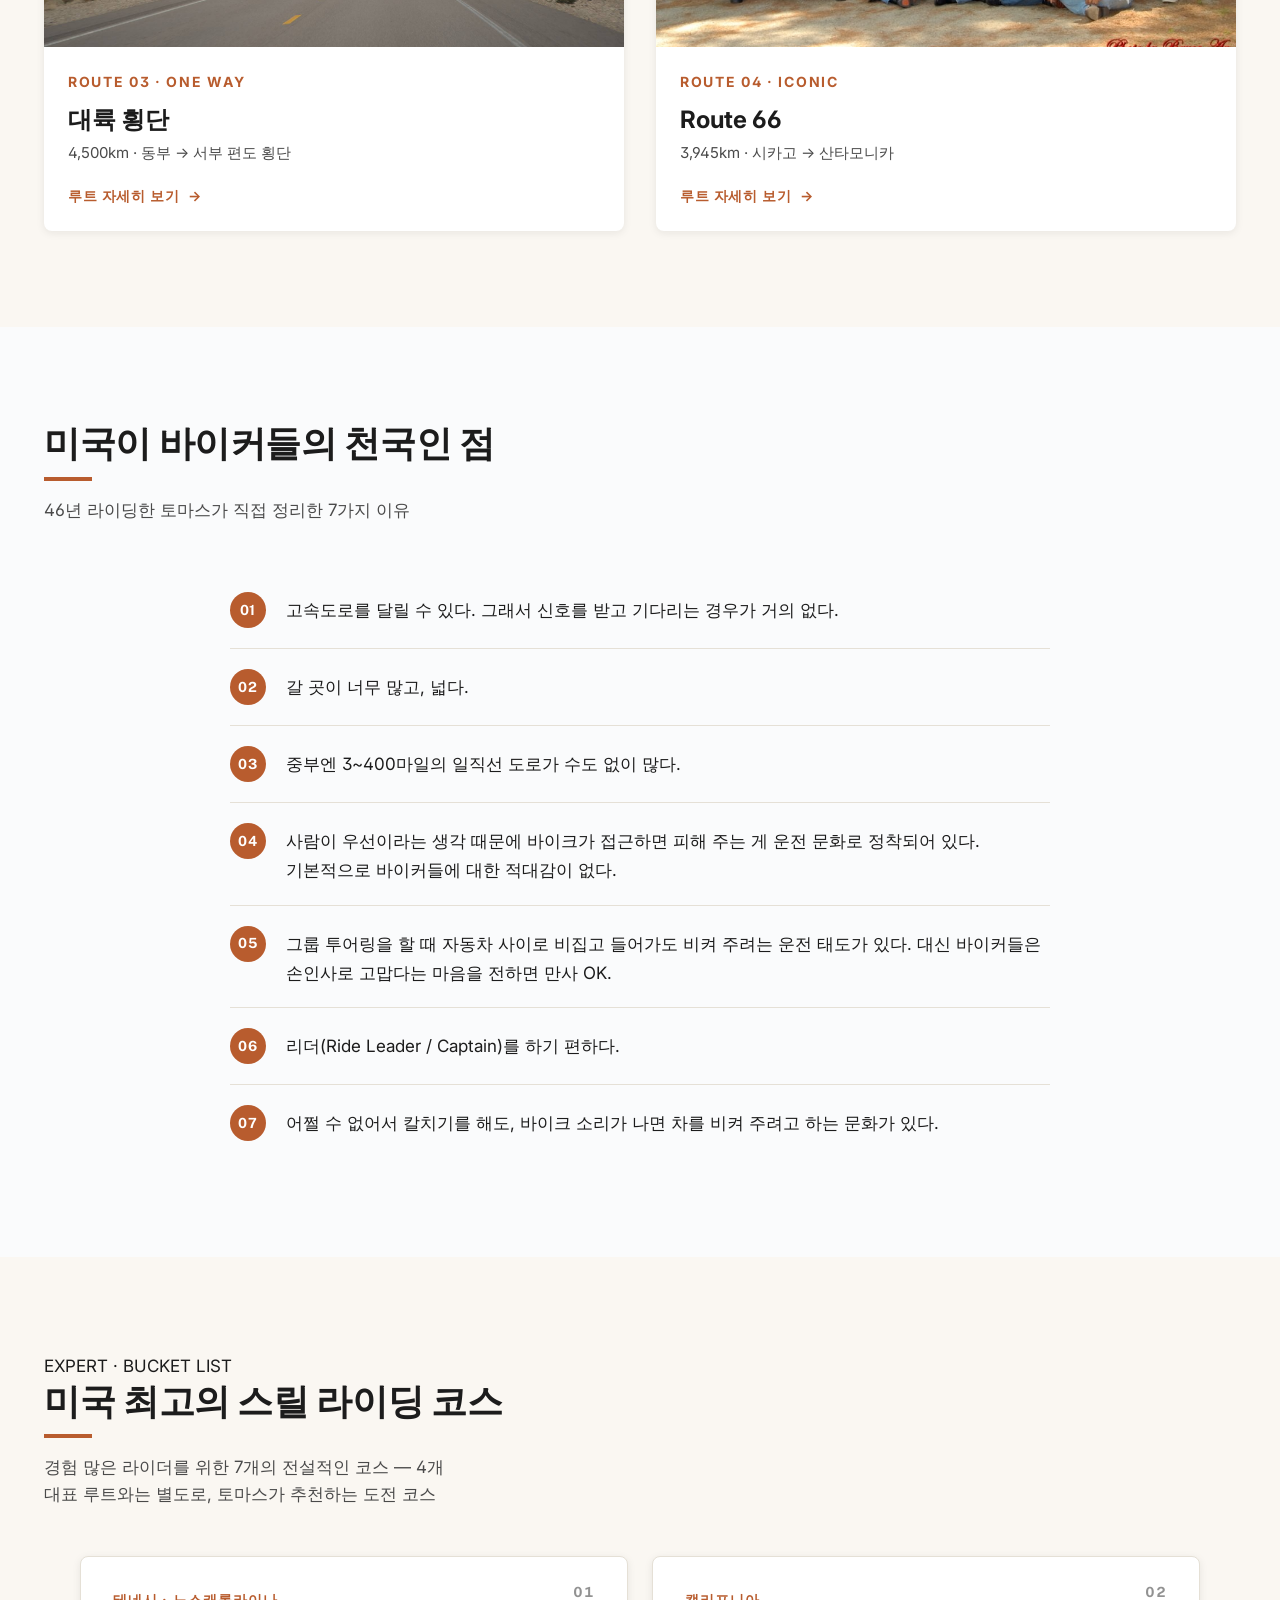
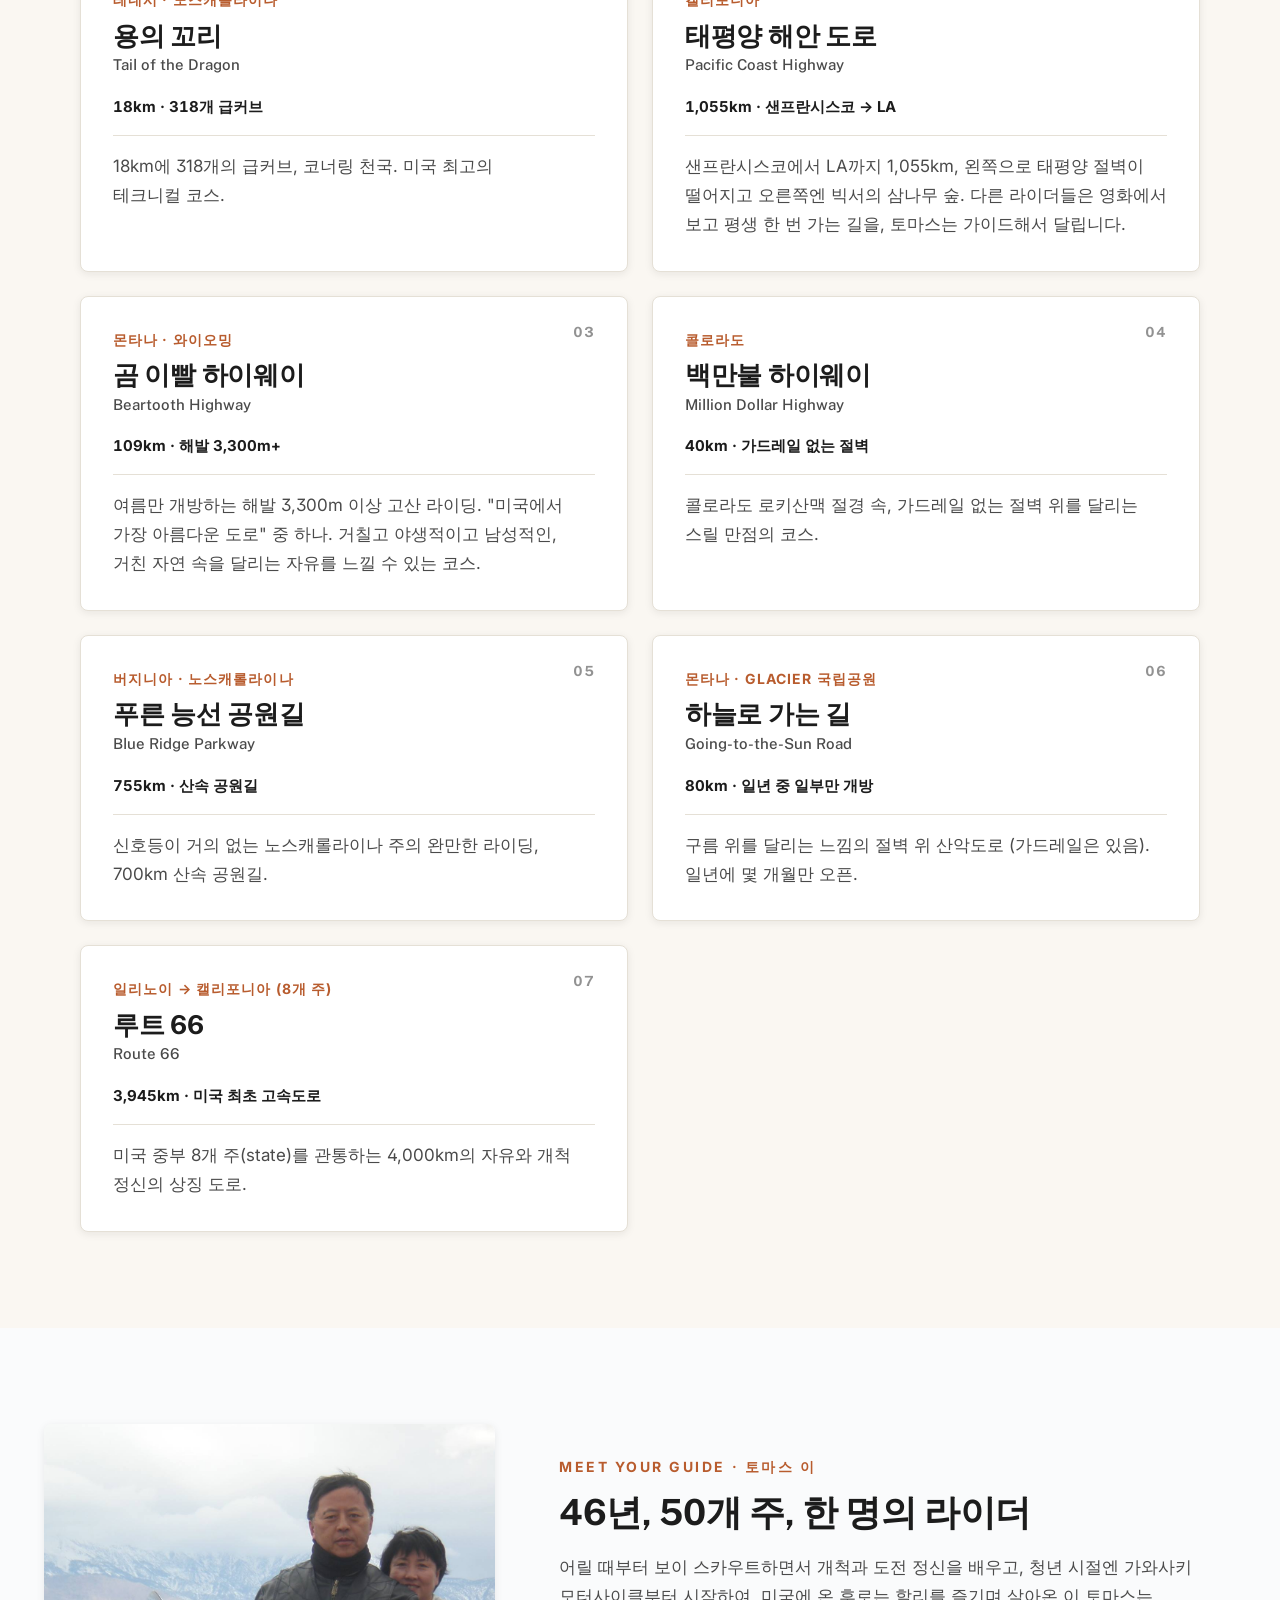
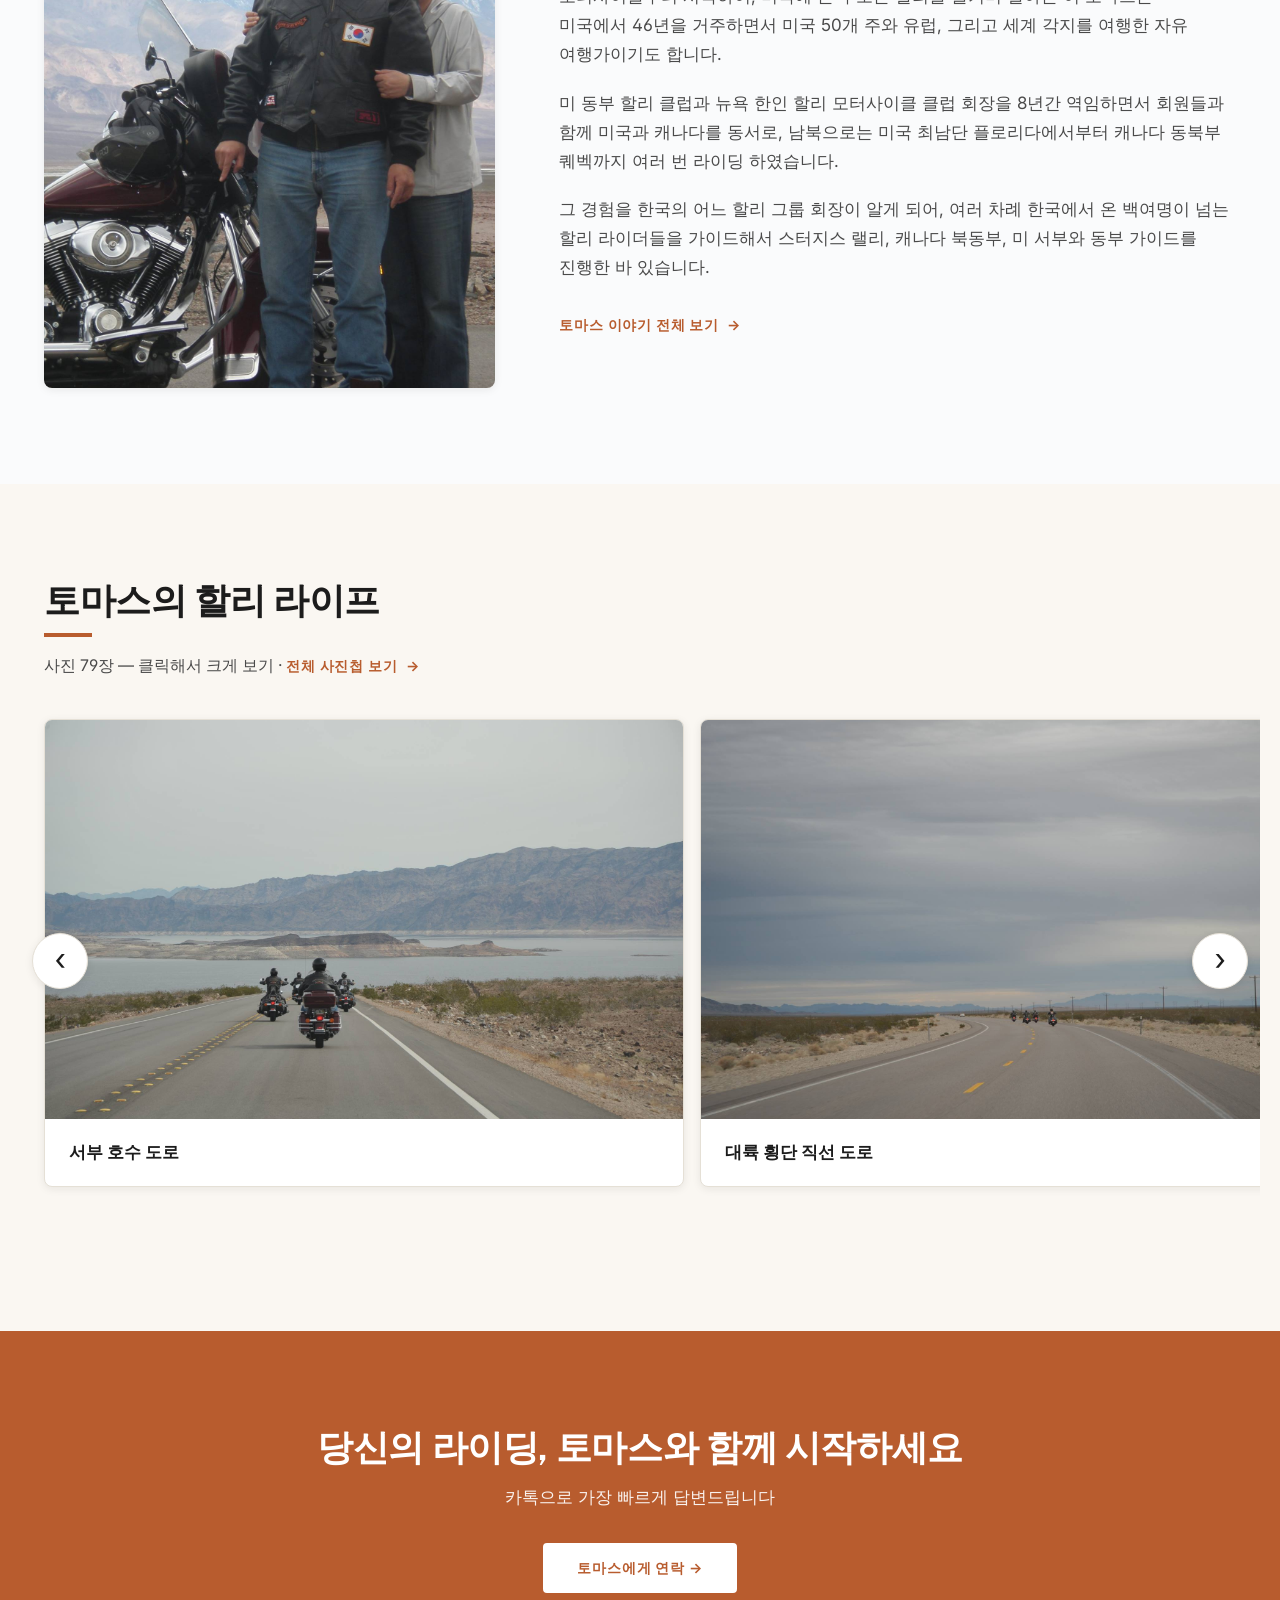
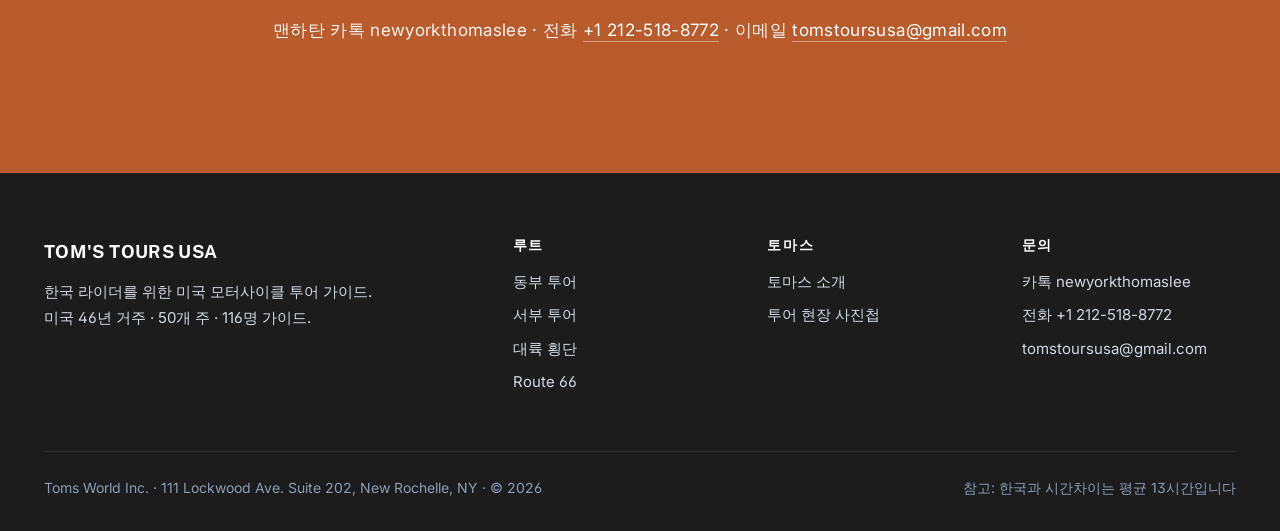
==== commit 1fa11f24: "Swap home ↔ contact hero photos - Home now uses tom_photo_34 (daytime Korea Chapter, 5 riders headin" ====
--- a/index.html
+++ b/index.html
@@ -28,7 +28,7 @@
 
 <!-- HERO -->
 <section class="hero hero--full">
-  <img src="images/tom_photo_33_kakao_2026-05-13.jpg" alt="황혼의 유타 163번 도로를 달리는 한국 라이더 단체와 할리데이비슨 — 모뉴먼트 밸리로 향하는 길" width="1536" height="1024" fetchpriority="high">
+  <img src="images/tom_photo_34_kakao_2026-05-13.jpg" alt="모뉴먼트 밸리를 향해 달리는 한국 라이더 단체 — Korea Chapter 패치 + 태극기·성조기" width="1536" height="1024" fetchpriority="high">
   <div class="hero-inner">
     <div class="hero-eyebrow">DISCOVER · UNITED STATES · 46 YEARS</div>
     <h1>라이딩 잡지에서만 보던 길을,<br class="br-desktop">베테랑 가이드와 직접</h1>
--- a/style.css
+++ b/style.css
@@ -174,16 +174,20 @@
 }
 .hero-eyebrow {
   text-transform: uppercase;
-  letter-spacing: 0.18em;
+  letter-spacing: 0.22em;
   font-size: 13px;
   font-weight: 700;
-  /* White at 0.92 opacity — works over all hero photos. Bright teal (#7CF0E2)
-     retired 2026-05-13 (Founder direction: didn't harmonize with photo browns/warms).
-     Strong shadow is the redundancy for variable sky/background luminance. */
-  color: #ffffff;
-  opacity: 0.92;
+  /* Solid white + layered shadow for AA contrast over ANY photo background.
+     2026-05-13 v2: opacity:0.92 was weakening the text-shadow itself (opacity
+     property fades child shadows). Switched to rgba color so the triple-stack
+     shadow stays full strength. Creates a visible halo on bright skies AND
+     solid darkening on dark areas. */
+  color: rgba(255, 255, 255, 0.96);
   margin-bottom: 20px;
-  text-shadow: 0 1px 6px rgba(0,0,0,0.55), 0 0 1px rgba(0,0,0,0.4);
+  text-shadow:
+    0 1px 0 rgba(0,0,0,0.55),
+    0 0 8px rgba(0,0,0,0.65),
+    0 2px 16px rgba(0,0,0,0.55);
 }
 .hero h1 {
   font-size: 64px;
@@ -254,13 +258,9 @@
   );
 }
 /* Redundant contrast: text-shadow under eyebrow / h1 / sub for sky variance. */
-.hero.hero--full .hero-eyebrow {
-  /* Drop the bright teal accent — it fought the photo. White + strong
-     shadow + the existing letter-spacing/uppercase carry the hierarchy. */
-  color: #ffffff;
-  opacity: 0.92;
-  text-shadow: 0 1px 6px rgba(0,0,0,0.65), 0 0 1px rgba(0,0,0,0.5);
-}
+/* .hero.hero--full .hero-eyebrow override removed 2026-05-13 v2 — the base
+   .hero-eyebrow rule now uses rgba color + triple-stack shadow which works
+   well over all hero photos including the full-height home hero. */
 .hero.hero--full h1,
 .hero.hero--full .hero-sub {
   text-shadow: 0 2px 10px rgba(0,0,0,0.55), 0 1px 3px rgba(0,0,0,0.35);
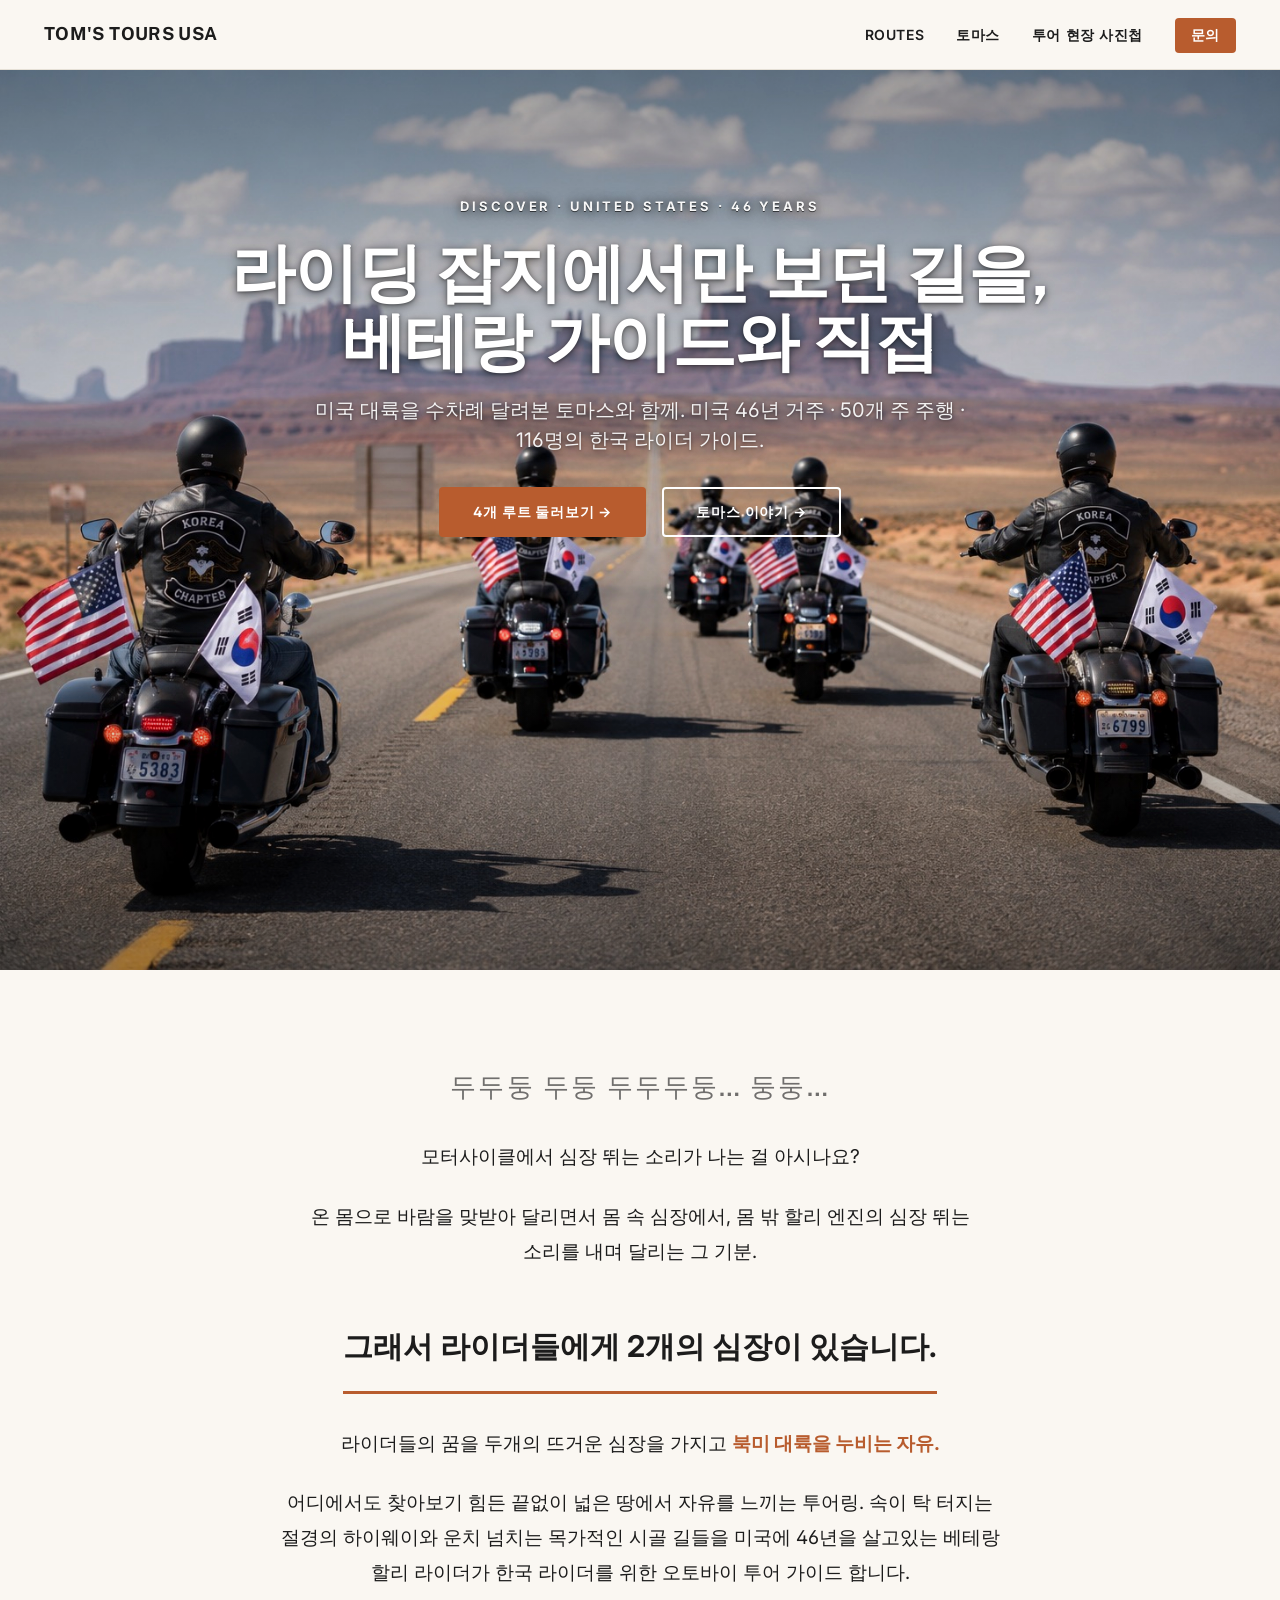
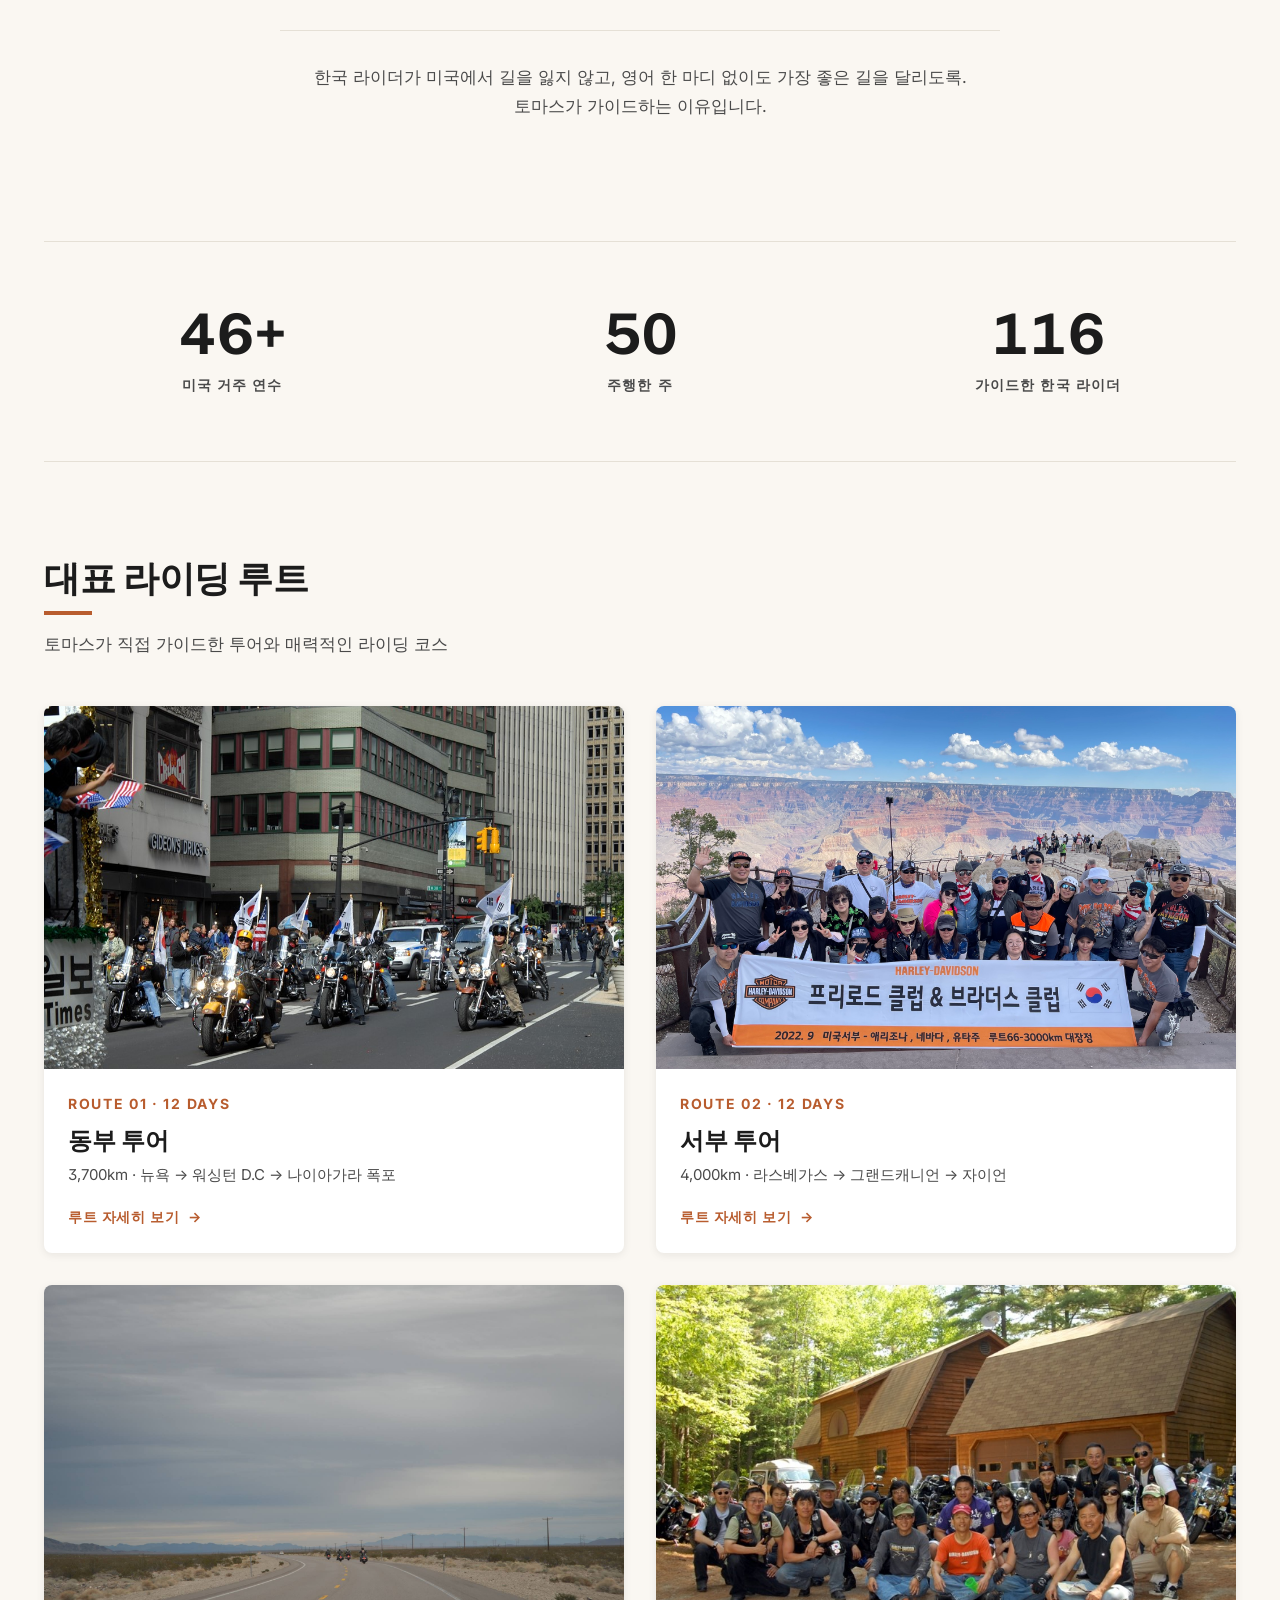
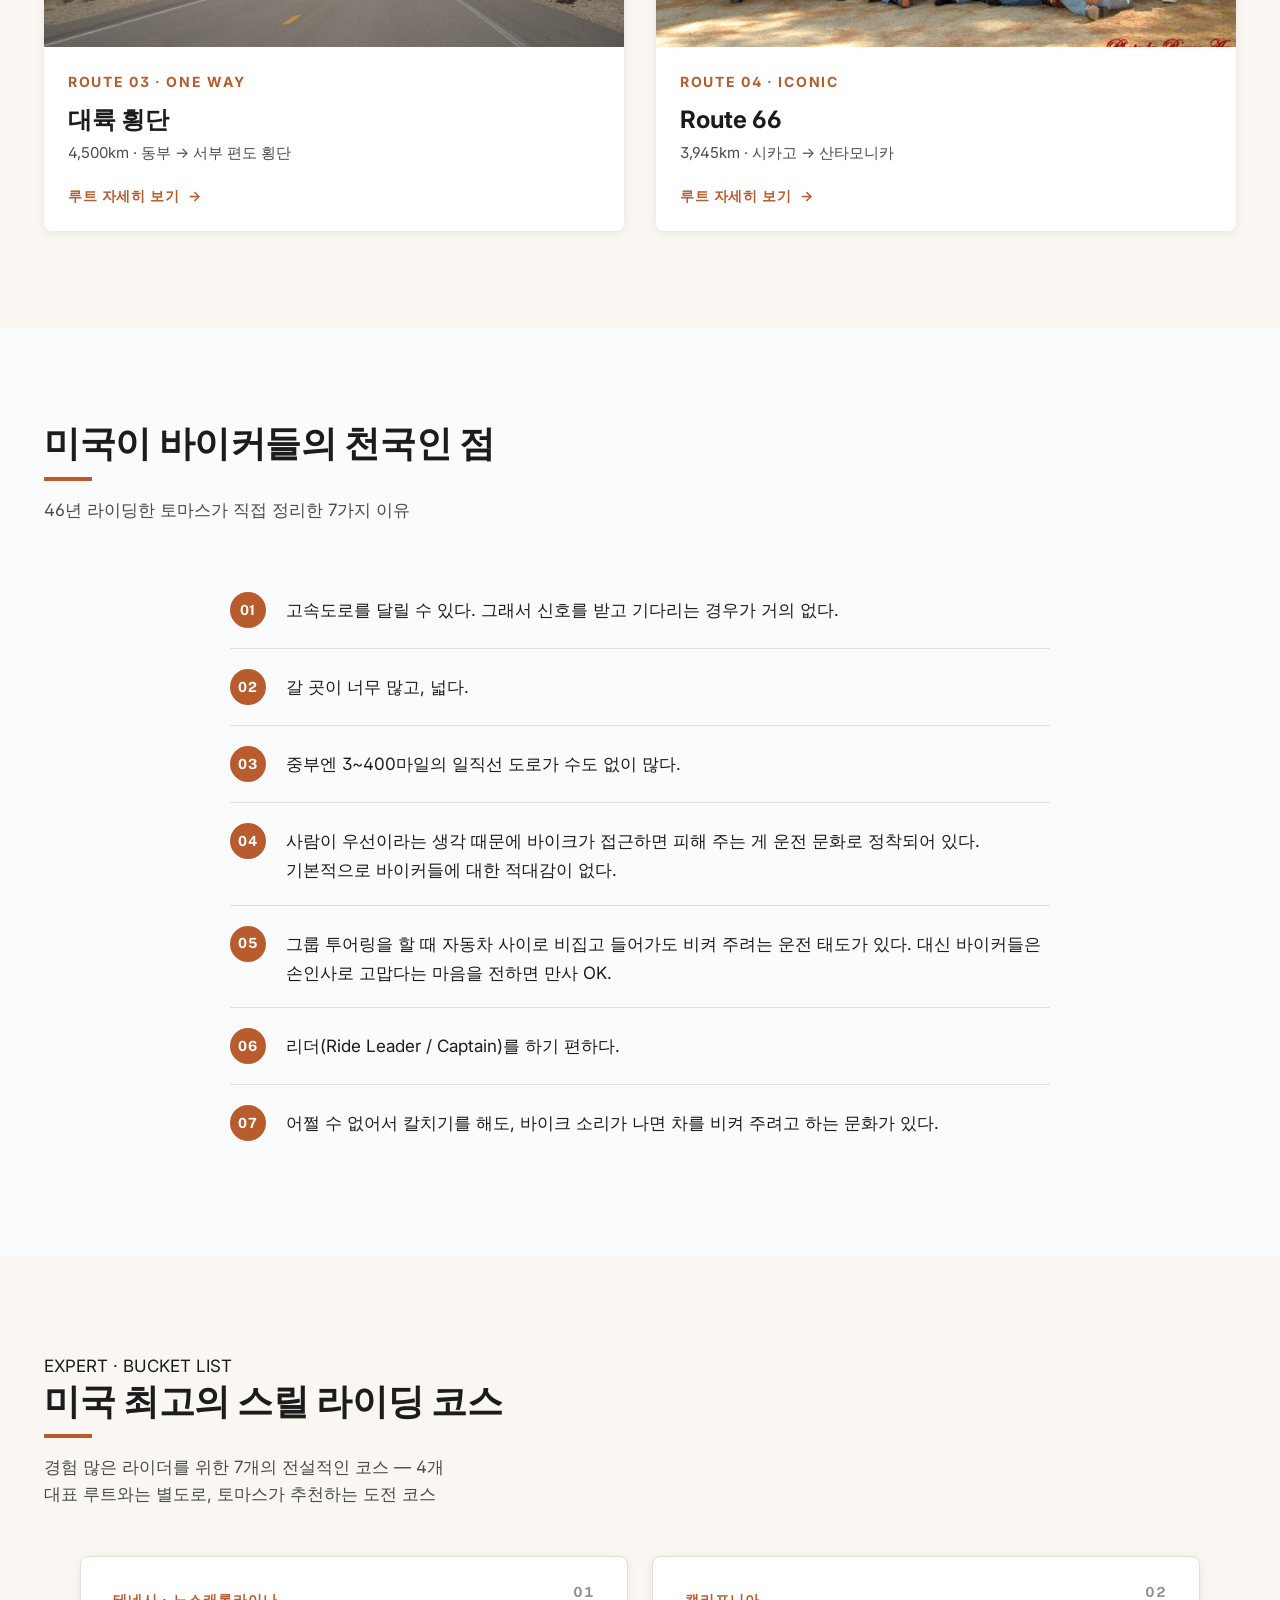
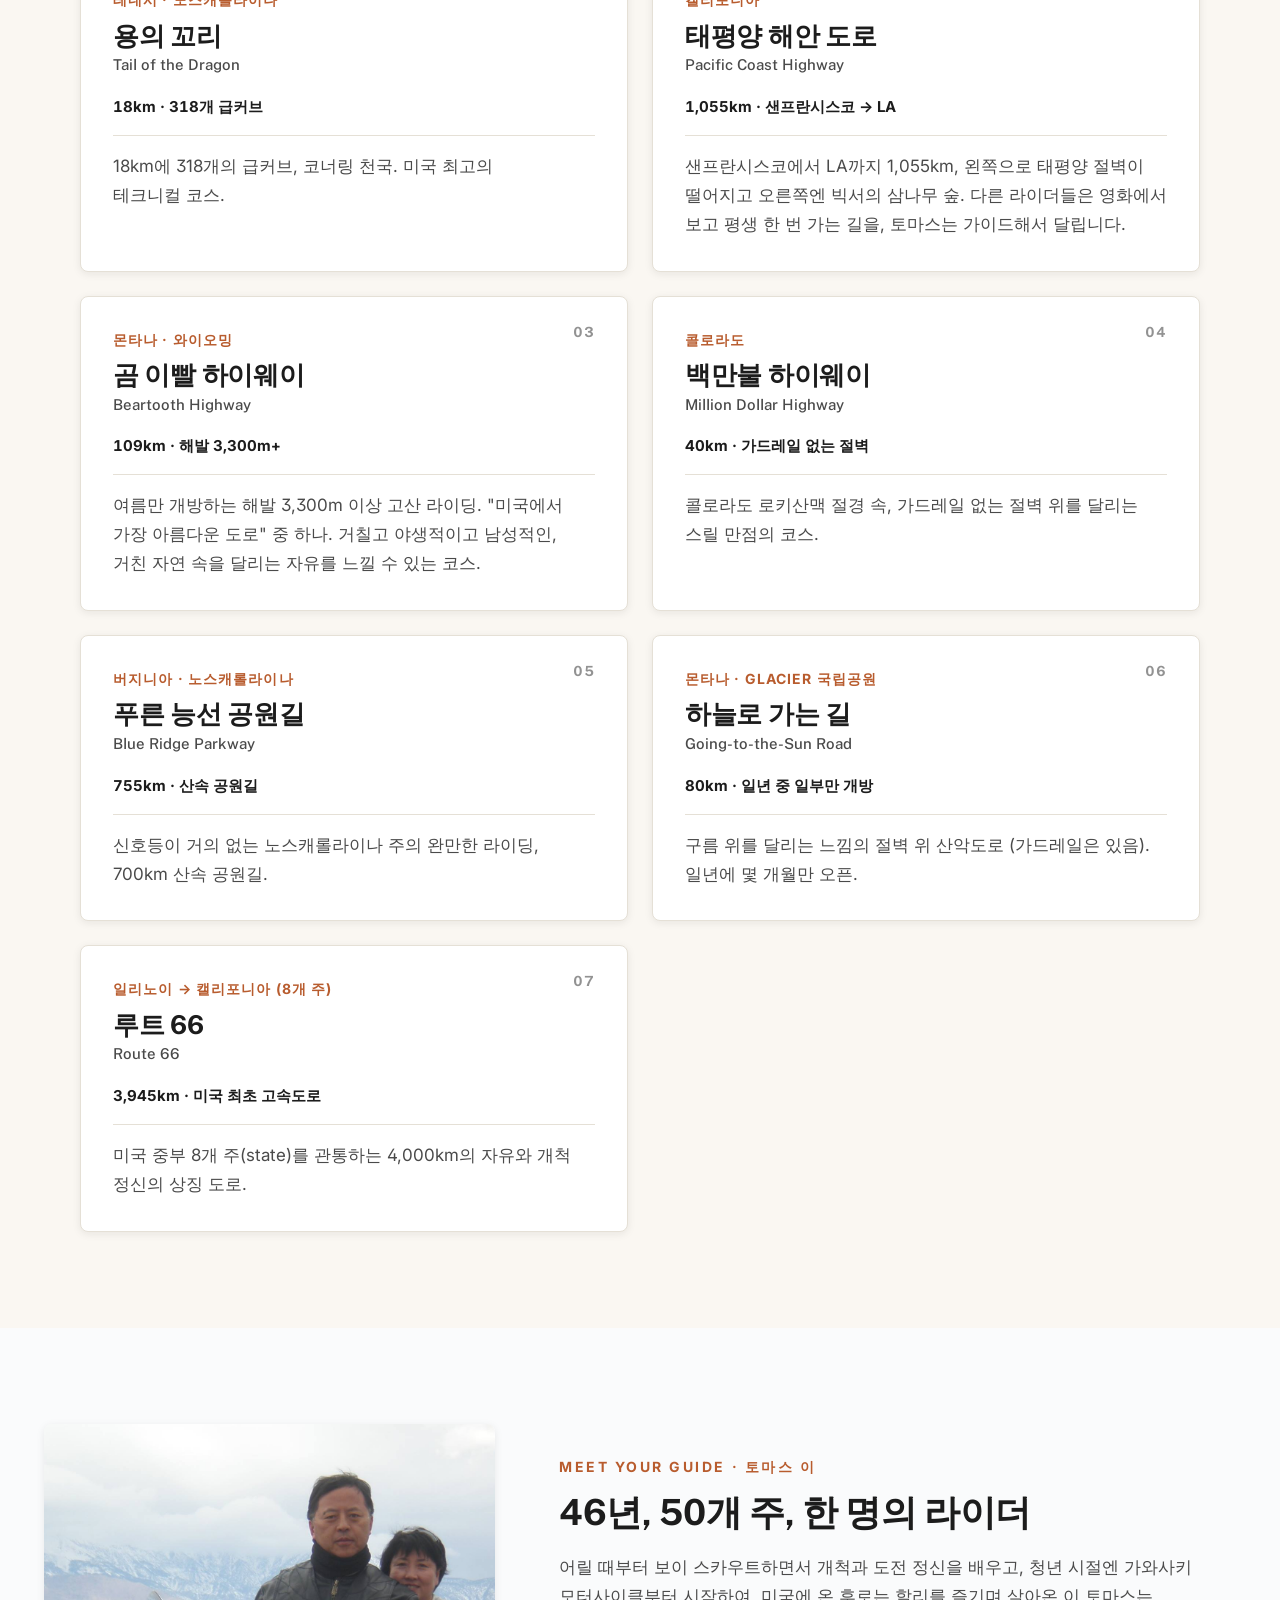
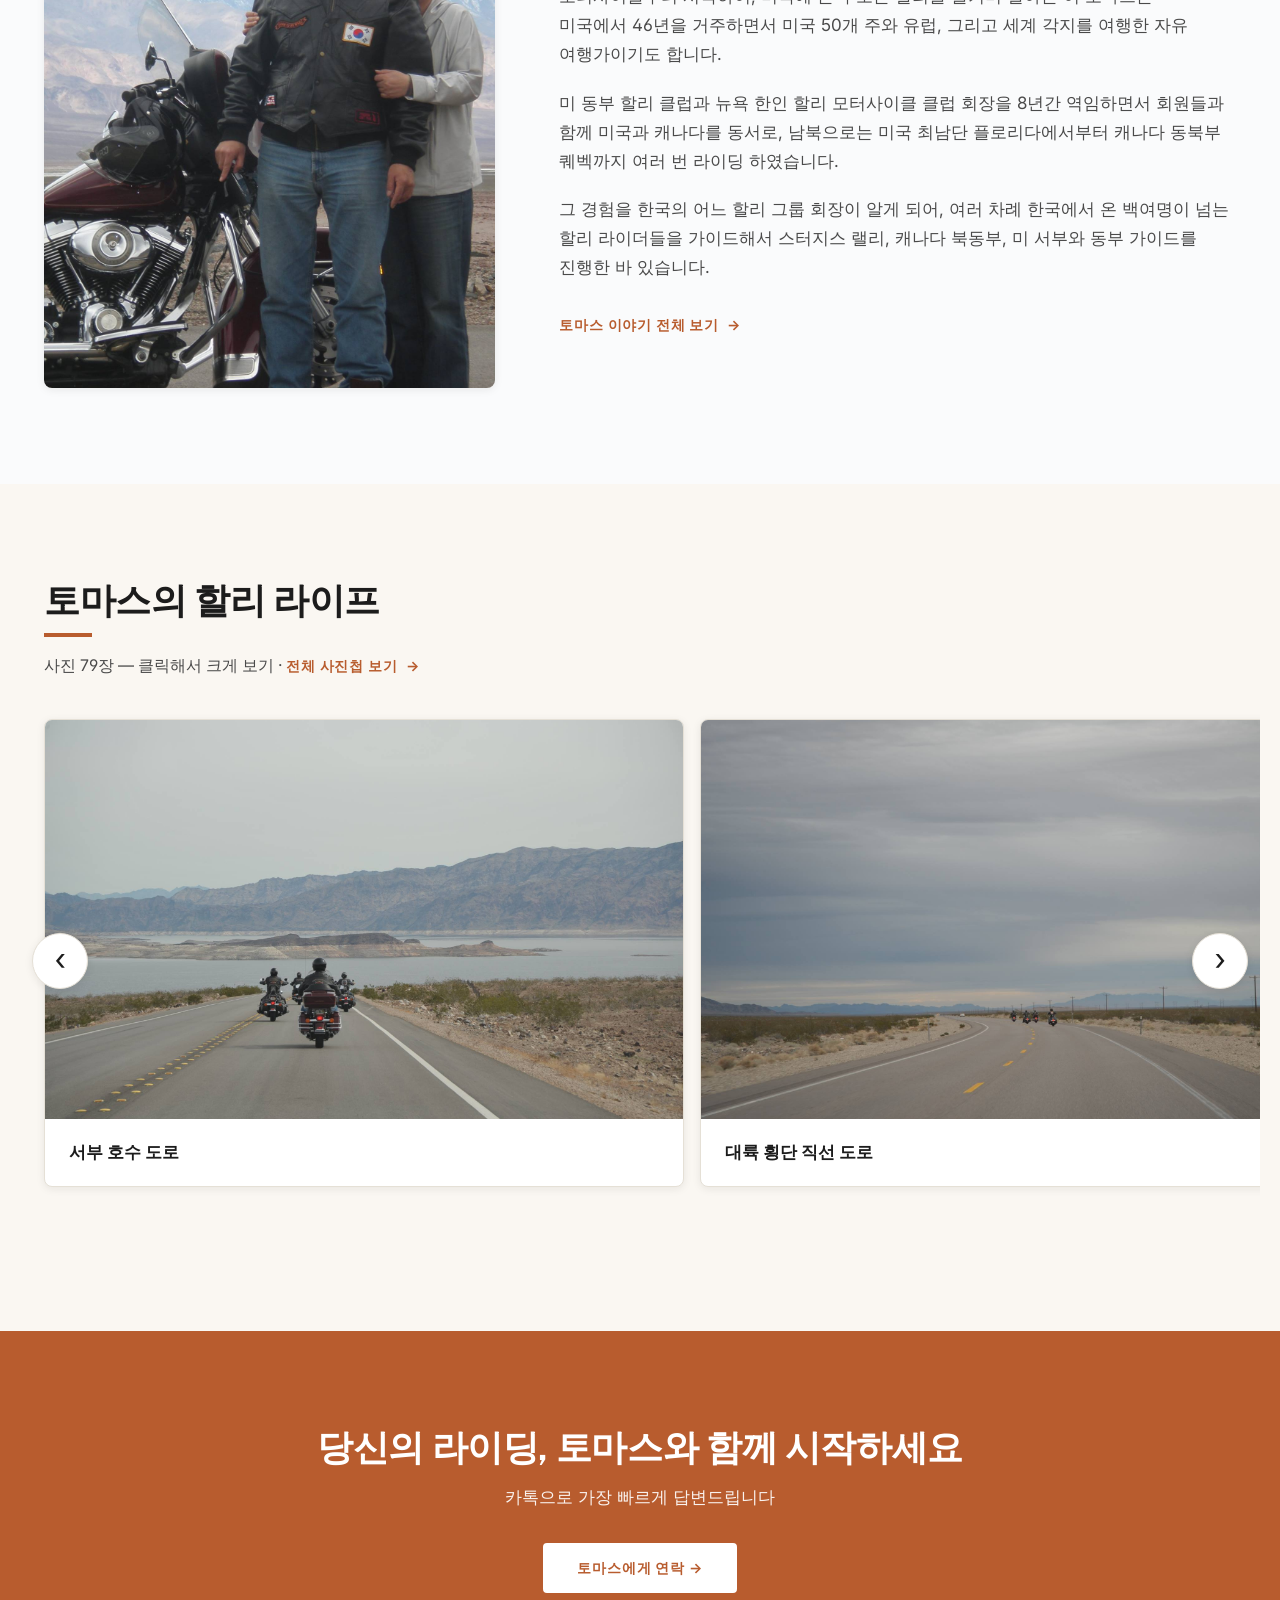
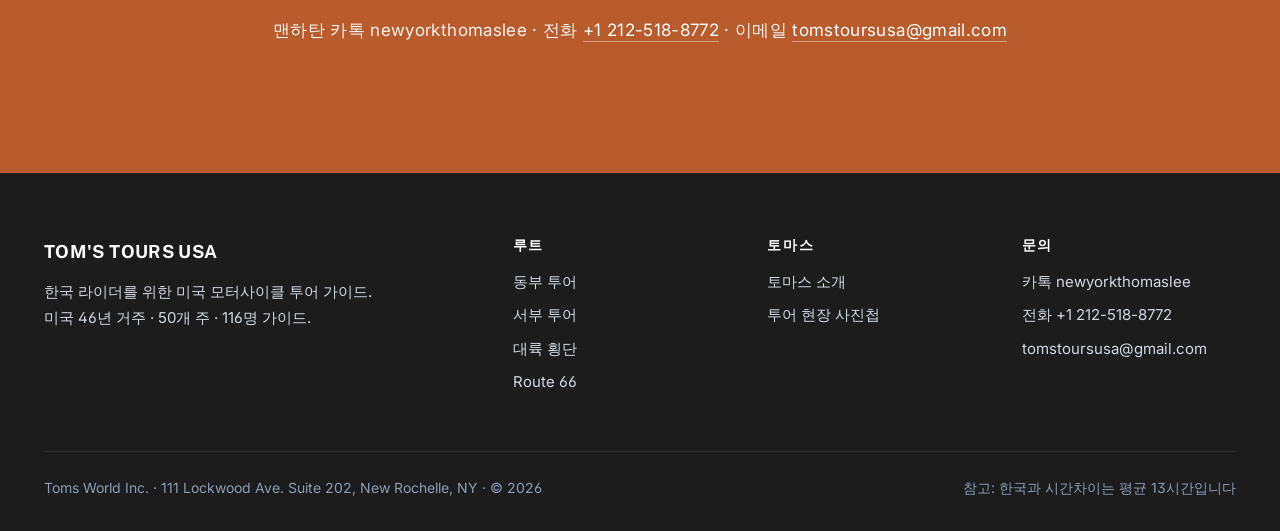
==== commit ba2b47e2: "Lightbox: add mobile touch swipe across all 7 galleries Founder asked "are all the photo gallery swa" ====
--- a/index.html
+++ b/index.html
@@ -412,6 +412,24 @@
     else if (e.key === 'ArrowLeft') lightboxNav(-1);
     else if (e.key === 'ArrowRight') lightboxNav(1);
   });
+  // Touch swipe for mobile — left/right delta > 50px navigates
+  (function () {
+    var lb = document.getElementById('lightbox');
+    if (!lb) return;
+    var startX = 0, deltaX = 0;
+    lb.addEventListener('touchstart', function (e) {
+      startX = e.touches[0].clientX;
+      deltaX = 0;
+    }, { passive: true });
+    lb.addEventListener('touchmove', function (e) {
+      deltaX = e.touches[0].clientX - startX;
+    }, { passive: true });
+    lb.addEventListener('touchend', function () {
+      if (Math.abs(deltaX) > 50) {
+        lightboxNav(deltaX > 0 ? -1 : 1);
+      }
+    });
+  })();
   // Click-outside to close
   document.getElementById('lightbox').addEventListener('click', function(e) {
     if (e.target.id === 'lightbox') closeLightbox();
--- a/style.css
+++ b/style.css
@@ -249,12 +249,23 @@
    darkening reads as atmospheric sky shadow, not a foreign overlay.
    Color #0a1a35 ≈ rgb(10,26,53) keeps hue alignment with the photo's
    sky while still meeting AA contrast for white text on top. */
+/* 2026-05-13 v3: brighten the photo with a CSS filter for a sunnier feel.
+   Targeted only at the home full hero. brightness 1.08 + saturate 1.15 +
+   contrast 1.04 lifts the sky, vibrancy on blues + flag reds, slight punch.
+   Conservative values — looks like a good camera exposure, not HDR. */
+.hero.hero--full img {
+  filter: brightness(1.08) saturate(1.15) contrast(1.04);
+}
 .hero.hero--full::after {
+  /* Scrim adjusted to compensate for the brightened photo. Slightly heavier
+     top so text contrast stays solid even though sky is now brighter. Still
+     neutral black (no color cast). 0% through middle keeps riders + horizon
+     fully visible. */
   background: linear-gradient(180deg,
-    rgba(10,26,53,0.62) 0%,
-    rgba(10,26,53,0.36) 28%,
-    rgba(10,26,53,0)    62%,
-    rgba(10,26,53,0.42) 100%
+    rgba(0, 0, 0, 0.30) 0%,
+    rgba(0, 0, 0, 0.14) 25%,
+    rgba(0, 0, 0, 0)    55%,
+    rgba(0, 0, 0, 0.32) 100%
   );
 }
 /* Redundant contrast: text-shadow under eyebrow / h1 / sub for sky variance. */
